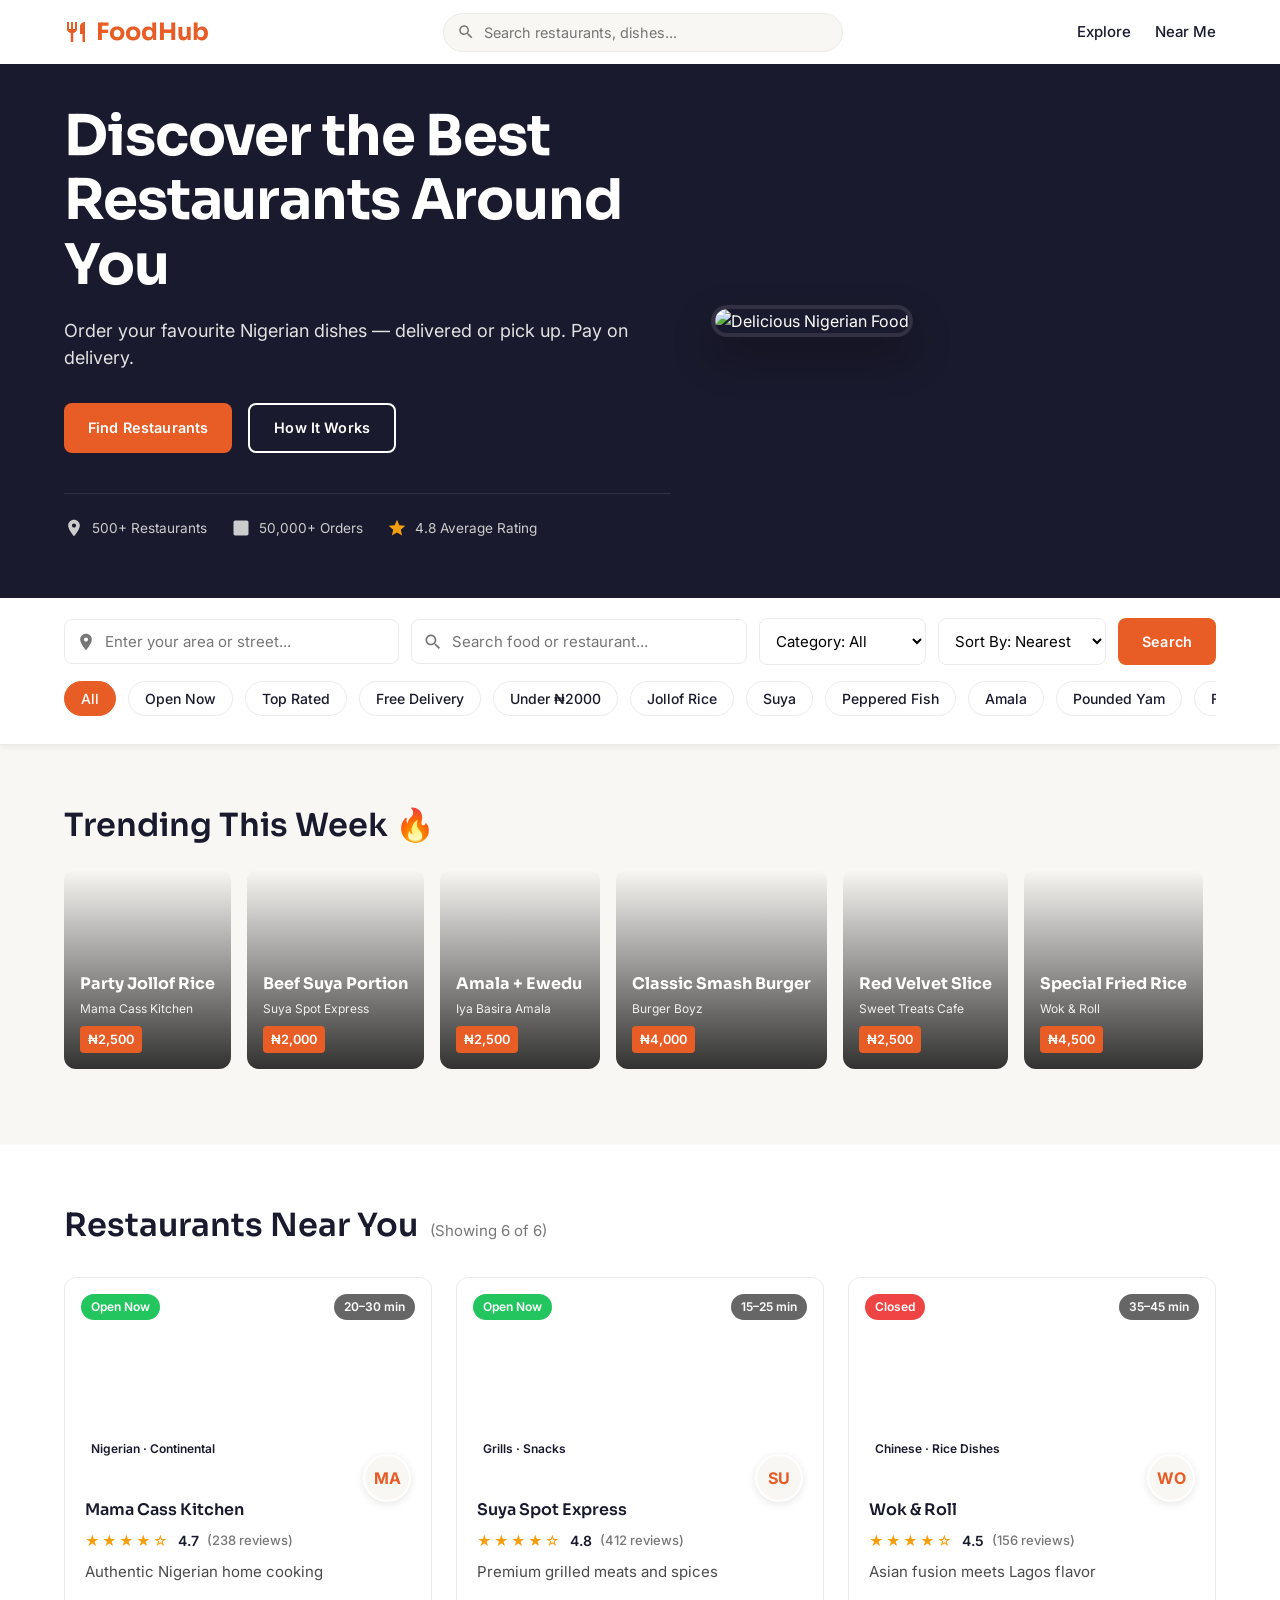
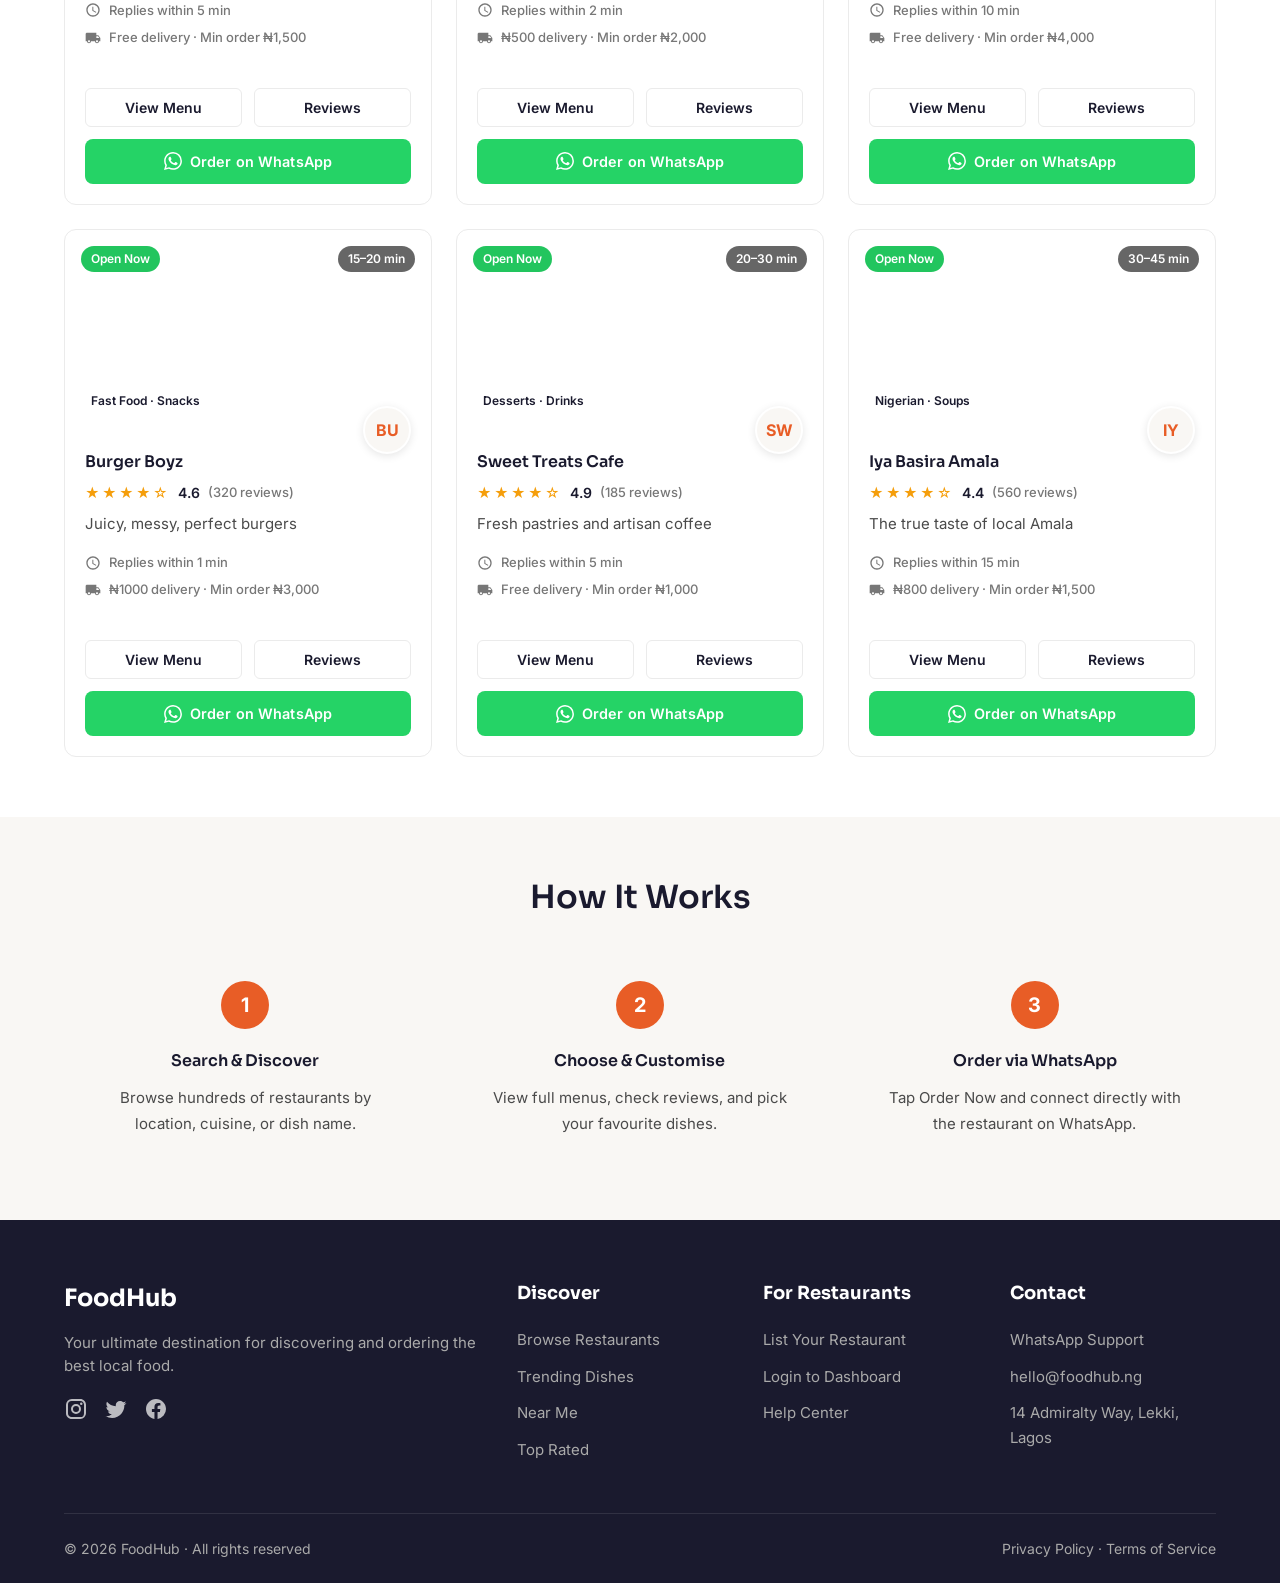
==== index.html @ cf6ce6a3 "Initial commit" ====
<!DOCTYPE html>
<html lang="en">
<head>
    <meta charset="UTF-8">
    <meta name="viewport" content="width=device-width, initial-scale=1.0">
    <title>FoodHub — Restaurant Discovery Marketplace</title>
    <style>
        @import url('https://fonts.googleapis.com/css2?family=Sora:wght@300;400;500;600;700&family=Inter:wght@400;500;600&display=swap');

        /* ==========================================================================
           Z-INDEX DOCUMENTATION
           1000: Navbar (Sticky Header)
           999:  Search & Filter Bar (Sticky)
           500:  Modal Overlay
           10:   Modal Header (Sticky inside modal)
           1:    Standard relative elements (badges, overlays inside cards)
           ========================================================================== */

        :root {
            /* Color Palette */
            --primary: #e85d26;
            --primary-dark: #d94a14; /* For 4.5:1 contrast on white */
            --secondary: #1a1a2e;
            --bg: #ffffff;
            --surface: #f9f7f4;
            --border: #ebebeb;
            --text-primary: #1a1a2e;
            --text-secondary: #777777;
            --body-copy: #4a4a4a;
            --success: #22c55e;
            --warning: #f59e0b;
            --danger: #ef4444;
            
            /* Layout */
            --nav-height-desktop: 64px;
            --nav-height-mobile: 56px;
            --nav-height: var(--nav-height-desktop);
        }

        html {
            scroll-behavior: smooth;
        }

        @media (max-width: 768px) {
            :root {
                --nav-height: var(--nav-height-mobile);
            }
        }

        /* Reset & Base */
        * {
            margin: 0;
            padding: 0;
            box-sizing: border-box;
        }

        body {
            font-family: 'Inter', sans-serif;
            background-color: var(--bg);
            color: var(--text-primary);
            line-height: 1.5;
            overflow-x: hidden;
        }

        body.modal-open {
            overflow: hidden;
        }

        /* Typography System */
        .display-heading {
            font-family: 'Sora', sans-serif;
            font-size: clamp(2rem, 5vw, 3.5rem);
            font-weight: 700;
            line-height: 1.15;
            letter-spacing: -0.02em;
        }

        .section-heading {
            font-family: 'Sora', sans-serif;
            font-size: clamp(1.4rem, 3vw, 2rem);
            font-weight: 600;
            line-height: 1.25;
        }

        .card-title {
            font-family: 'Sora', sans-serif;
            font-size: 1rem;
            font-weight: 600;
        }

        .body-copy {
            font-family: 'Inter', sans-serif;
            font-size: 0.9375rem;
            font-weight: 400;
            line-height: 1.7;
            color: var(--body-copy);
        }

        .label-text {
            font-family: 'Inter', sans-serif;
            font-size: 0.8125rem;
            font-weight: 500;
            color: var(--text-secondary);
        }

        .btn-text {
            font-family: 'Inter', sans-serif;
            font-size: 0.9rem;
            font-weight: 600;
            letter-spacing: 0.01em;
        }

        .price-text {
            font-family: 'Sora', sans-serif;
            font-weight: 700;
            color: var(--primary-dark);
        }

        /* Layout Architecture */
        section {
            width: 100%;
            padding: 60px 5%;
            margin: 0; /* No margin collapse */
        }

        .bg-white { background-color: var(--bg); }
        .bg-surface { background-color: var(--surface); }

        /* Buttons */
        button {
            cursor: pointer;
            border: none;
            background: none;
            font-family: inherit;
            transition: all 0.2s ease;
        }

        .btn {
            display: inline-flex;
            align-items: center;
            justify-content: center;
            padding: 12px 24px;
            border-radius: 8px;
            text-decoration: none;
        }

        .btn-primary {
            background-color: var(--primary);
            color: #fff;
        }
        .btn-primary:hover { background-color: var(--primary-dark); }

        .btn-outline {
            background-color: transparent;
            border: 2px solid #fff;
            color: #fff;
        }
        .btn-outline:hover { background-color: rgba(255,255,255,0.1); }

        .btn-whatsapp {
            background-color: #25D366;
            color: #fff;
            width: 100%;
            gap: 8px;
        }
        .btn-whatsapp:hover { background-color: #1da851; }

        /* 1. Navbar */
        .navbar {
            position: fixed;
            top: 0;
            left: 0;
            width: 100%;
            height: var(--nav-height);
            background-color: var(--bg);
            z-index: 1000;
            display: flex;
            align-items: center;
            justify-content: space-between;
            padding: 0 5%;
            transition: border-bottom 0.3s ease;
        }
        .navbar.scrolled {
            border-bottom: 1px solid var(--border);
        }

        .logo {
            font-family: 'Sora', sans-serif;
            font-weight: 700;
            font-size: 1.5rem;
            color: var(--primary);
            text-decoration: none;
        }

        .nav-search {
            display: none;
            flex: 1;
            max-width: 400px;
            margin: 0 24px;
            position: relative;
        }
        @media (min-width: 1024px) { .nav-search { display: block; } }
        
        .nav-search input {
            width: 100%;
            padding: 10px 16px 10px 40px;
            border: 1px solid var(--border);
            border-radius: 20px;
            background: var(--surface);
            font-family: 'Inter', sans-serif;
            font-size: 0.9rem;
        }
        .nav-search svg {
            position: absolute;
            left: 14px;
            top: 50%;
            transform: translateY(-50%);
            fill: var(--text-secondary);
        }

        .nav-links {
            display: none;
            align-items: center;
            gap: 24px;
        }
        @media (min-width: 768px) { .nav-links { display: flex; } }
        
        .nav-links a {
            text-decoration: none;
            color: var(--text-primary);
            font-weight: 500;
            font-size: 0.9375rem;
        }
        .nav-links .btn-signup {
            background-color: var(--primary);
            color: #fff;
            padding: 8px 16px;
            border-radius: 6px;
        }

        .mobile-menu-btn {
            display: block;
            background: none;
            border: none;
            cursor: pointer;
        }
        @media (min-width: 768px) { .mobile-menu-btn { display: none; } }

        /* Mobile Drawer */
        .mobile-drawer {
            position: fixed;
            top: 0;
            right: -100%;
            width: 280px;
            height: 100vh;
            background: var(--bg);
            z-index: 1001;
            padding: 80px 24px 24px;
            box-shadow: -4px 0 15px rgba(0,0,0,0.1);
            transition: right 0.3s ease;
            display: flex;
            flex-direction: column;
            gap: 20px;
        }
        .mobile-drawer.open { right: 0; }
        .mobile-drawer a {
            font-size: 1.1rem;
            text-decoration: none;
            color: var(--text-primary);
            font-weight: 500;
            padding: 10px 0;
            border-bottom: 1px solid var(--border);
        }
        .drawer-close {
            position: absolute;
            top: 20px;
            right: 24px;
            font-size: 2rem;
            background: none;
            border: none;
            color: var(--text-primary);
        }

        /* 2. Hero Section */
        .hero {
            min-height: 540px;
            padding-top: calc(40px + var(--nav-height));
            background-color: var(--secondary);
            color: #fff;
            display: flex;
            align-items: center;
            justify-content: center;
            text-align: left;
            position: relative;
            overflow: hidden;
        }

        .hero-container {
            display: grid;
            grid-template-columns: 1fr;
            gap: 40px;
            align-items: center;
            max-width: 1200px;
            width: 100%;
            z-index: 2;
        }
        @media (min-width: 1024px) { .hero-container { grid-template-columns: 1.2fr 1fr; } }

        .hero-content {
            display: flex;
            flex-direction: column;
            gap: 20px;
        }

        .hero h1 { margin-bottom: 0; }
        .hero p { font-size: 1.125rem; color: #e2e2e2; margin-bottom: 12px; }
        
        .hero-ctas {
            display: flex;
            gap: 16px;
            flex-wrap: wrap;
        }

        .hero-image-wrapper {
            display: none;
            position: relative;
        }
        @media (min-width: 1024px) { .hero-image-wrapper { display: block; } }

        .hero-main-img {
            width: 100%;
            height: 400px;
            object-fit: cover;
            border-radius: 20px;
            box-shadow: 0 20px 40px rgba(0,0,0,0.3);
            border: 4px solid rgba(255,255,255,0.1);
        }

        .hero-floating-card {
            position: absolute;
            bottom: -20px;
            left: -20px;
            background: #fff;
            padding: 16px;
            border-radius: 12px;
            color: var(--text-primary);
            box-shadow: 0 10px 20px rgba(0,0,0,0.2);
            display: flex;
            align-items: center;
            gap: 12px;
            animation: float 3s ease-in-out infinite;
        }
        @keyframes float {
            0%, 100% { transform: translateY(0); }
            50% { transform: translateY(-10px); }
        }

        .trust-indicators {
            display: flex;
            gap: 24px;
            flex-wrap: wrap;
            border-top: 1px solid rgba(255,255,255,0.1);
            padding-top: 24px;
            margin-top: 20px;
        }
        .trust-item {
            display: flex;
            align-items: center;
            gap: 8px;
            font-family: 'Inter', sans-serif;
            font-size: 0.85rem;
            color: #ccc;
        }

        /* 3. Search & Filter Bar */
        .search-bar-section {
            position: sticky;
            top: var(--nav-height);
            z-index: 999;
            padding: 20px 5%;
            border-bottom: 1px solid var(--border);
            box-shadow: 0 4px 6px -1px rgba(0,0,0,0.05);
            background: var(--bg);
        }

        .search-controls {
            display: flex;
            gap: 12px;
            flex-wrap: wrap;
            margin-bottom: 16px;
        }
        
        .search-input-group {
            flex: 1;
            min-width: 200px;
            position: relative;
            display: flex;
            align-items: center;
        }
        .search-input-group svg {
            position: absolute;
            left: 12px;
            fill: var(--text-secondary);
        }
        .search-input-group input, .search-input-group select {
            width: 100%;
            padding: 12px 12px 12px 40px;
            border: 1px solid var(--border);
            border-radius: 8px;
            font-family: 'Inter', sans-serif;
            font-size: 0.9375rem;
            background: var(--bg);
            outline: none;
        }
        .search-input-group select { padding-left: 12px; cursor: pointer; }
        .search-input-group input:focus, .search-input-group select:focus { border-color: var(--primary); }

        .btn-search {
            padding: 12px 24px;
            border-radius: 8px;
            background: var(--primary);
            color: #fff;
            font-weight: 600;
        }

        /* 4. Category Pills */
        .category-pills {
            display: flex;
            gap: 12px;
            overflow-x: auto;
            padding-bottom: 8px;
            scrollbar-width: none; /* Firefox */
        }
        .category-pills::-webkit-scrollbar { display: none; } /* Chrome */
        
        .pill {
            padding: 8px 16px;
            border: 1px solid var(--border);
            border-radius: 20px;
            background: var(--bg);
            color: var(--text-primary);
            font-family: 'Inter', sans-serif;
            font-size: 0.875rem;
            font-weight: 500;
            white-space: nowrap;
        }
        .pill:hover { border-color: var(--primary); color: var(--primary); }
        .pill.active { background: var(--primary); color: #fff; border-color: var(--primary); }

        /* 5. Trending Dishes */
        .trending-header { margin-bottom: 24px; }
        .trending-row {
            display: flex;
            gap: 16px;
            overflow-x: auto;
            scroll-snap-type: x mandatory;
            scrollbar-width: none;
            padding-bottom: 16px;
        }
        .trending-row::-webkit-scrollbar { display: none; }
        
        .dish-card {
            min-width: 160px;
            height: 200px;
            border-radius: 12px;
            padding: 16px;
            display: flex;
            flex-direction: column;
            justify-content: flex-end;
            position: relative;
            scroll-snap-align: start;
            overflow: hidden;
            color: #fff;
            text-decoration: none;
        }
        .dish-card::before {
            content: '';
            position: absolute;
            inset: 0;
            background: linear-gradient(to top, rgba(0,0,0,0.8), transparent);
            z-index: 1;
        }
        .dish-content { position: relative; z-index: 2; }
        .dish-name { font-family: 'Sora', sans-serif; font-weight: 700; font-size: 1rem; margin-bottom: 4px; }
        .dish-restaurant { font-family: 'Inter', sans-serif; font-size: 0.75rem; opacity: 0.9; margin-bottom: 8px; }
        .dish-price { background: var(--primary); padding: 4px 8px; border-radius: 4px; font-size: 0.8rem; font-weight: 600; display: inline-block; }
        
        .dish-hover {
            position: absolute;
            inset: 0;
            background: rgba(232, 93, 38, 0.9);
            z-index: 3;
            display: flex;
            align-items: center;
            justify-content: center;
            opacity: 0;
            transition: opacity 0.3s ease;
            font-weight: 600;
        }
        .dish-card:hover .dish-hover { opacity: 1; }

        /* 6. Featured Restaurants Grid */
        .restaurants-header {
            display: flex;
            align-items: baseline;
            gap: 12px;
            margin-bottom: 32px;
        }
        .result-count { color: var(--text-secondary); font-size: 0.9375rem; }

        .restaurant-grid {
            display: grid;
            grid-template-columns: 1fr;
            gap: 24px;
        }
        @media (min-width: 768px) { .restaurant-grid { grid-template-columns: repeat(2, 1fr); } }
        @media (min-width: 1024px) { .restaurant-grid { grid-template-columns: repeat(3, 1fr); } }

        .restaurant-card {
            background: var(--bg);
            border: 1px solid var(--border);
            border-radius: 12px;
            overflow: hidden;
            display: flex;
            flex-direction: column;
            transition: transform 0.2s ease, box-shadow 0.2s ease;
        }
        .restaurant-card:hover {
            transform: translateY(-4px);
            box-shadow: 0 12px 24px rgba(0,0,0,0.08);
        }

        .card-banner {
            height: 200px;
            position: relative;
            padding: 16px;
        }
        .badge {
            position: absolute;
            padding: 4px 10px;
            border-radius: 20px;
            font-size: 0.75rem;
            font-weight: 600;
            color: #fff;
            z-index: 1;
        }
        .badge-status { top: 16px; left: 16px; }
        .badge-status.open { background: var(--success); }
        .badge-status.closed { background: var(--danger); }
        .badge-time { top: 16px; right: 16px; background: rgba(0,0,0,0.6); backdrop-filter: blur(4px); }
        .badge-cuisine { bottom: 16px; left: 16px; background: rgba(255,255,255,0.9); color: var(--text-primary); }

        .card-body {
            padding: 20px;
            position: relative;
            flex: 1;
        }
        .card-logo {
            width: 48px;
            height: 48px;
            border-radius: 50%;
            background: var(--surface);
            border: 2px solid #fff;
            position: absolute;
            top: -24px;
            right: 20px;
            display: flex;
            align-items: center;
            justify-content: center;
            font-weight: 700;
            color: var(--primary);
            box-shadow: 0 2px 8px rgba(0,0,0,0.1);
        }
        
        .card-rating {
            display: flex;
            align-items: center;
            gap: 8px;
            margin: 8px 0;
            font-size: 0.875rem;
        }
        .stars { color: var(--warning); letter-spacing: 2px; }
        
        .card-desc {
            margin-bottom: 16px;
            display: -webkit-box;
            -webkit-line-clamp: 2;
            line-clamp: 2;
            -webkit-box-orient: vertical;
            overflow: hidden;
        }
        
        .card-meta {
            display: flex;
            flex-direction: column;
            gap: 8px;
            margin-bottom: 20px;
        }
        .meta-item { display: flex; align-items: center; gap: 8px; }
        .meta-item svg { fill: var(--text-secondary); width: 16px; height: 16px; }

        .card-footer {
            padding: 0 20px 20px;
            display: flex;
            flex-direction: column;
            gap: 12px;
        }
        .card-actions {
            display: grid;
            grid-template-columns: 1fr 1fr;
            gap: 12px;
        }
        .btn-card {
            padding: 10px;
            border: 1px solid var(--border);
            border-radius: 6px;
            text-align: center;
            font-weight: 600;
            font-size: 0.875rem;
            color: var(--text-primary);
            
        }
        .btn-card:hover { background: var(--surface); }

        .empty-state {
            grid-column: 1 / -1;
            text-align: center;
            padding: 60px 20px;
            color: var(--text-secondary);
        }

        /* 7. How It Works */
        .steps-container {
            display: grid;
            grid-template-columns: 1fr;
            gap: 32px;
            margin-top: 40px;
        }
        @media (min-width: 768px) { .steps-container { grid-template-columns: repeat(3, 1fr); } }
        
        .step-card {
            text-align: center;
            padding: 24px;
        }
        .step-number {
            width: 48px;
            height: 48px;
            border-radius: 50%;
            background: var(--primary);
            color: #fff;
            display: flex;
            align-items: center;
            justify-content: center;
            font-size: 1.25rem;
            font-weight: 700;
            margin: 0 auto 20px;
        }
        .step-card h3 { margin-bottom: 12px; }

        /* 8. Footer */
        .footer {
            background: var(--secondary);
            color: #fff;
            padding-bottom: 24px;
        }
        .footer-grid {
            display: grid;
            grid-template-columns: 1fr;
            gap: 40px;
            margin-bottom: 40px;
        }
        @media (min-width: 768px) { .footer-grid { grid-template-columns: repeat(2, 1fr); } }
        @media (min-width: 1024px) { .footer-grid { grid-template-columns: 2fr 1fr 1fr 1fr; } }
        
        .footer-col h4 {
            font-family: 'Sora', sans-serif;
            font-size: 1.125rem;
            margin-bottom: 20px;
            color: #fff;
        }
        .footer-col p { color: #aaa; margin-bottom: 16px; font-size: 0.9375rem; }
        .footer-links { list-style: none; }
        .footer-links li { margin-bottom: 12px; }
        .footer-links a { color: #aaa; text-decoration: none; transition: color 0.2s; font-size: 0.9375rem; }
        .footer-links a:hover { color: var(--primary); }
        
        .social-icons { display: flex; gap: 16px; margin-top: 20px; }
        .social-icons a { color: #fff; opacity: 0.7; }
        .social-icons a:hover { opacity: 1; }
        .social-icons svg { width: 24px; height: 24px; fill: currentColor; }

        .footer-bottom {
            border-top: 1px solid rgba(255,255,255,0.1);
            padding-top: 24px;
            display: flex;
            flex-direction: column;
            align-items: center;
            gap: 12px;
            color: #aaa;
            font-size: 0.875rem;
        }
        @media (min-width: 768px) {
            .footer-bottom { flex-direction: row; justify-content: space-between; }
        }

        /* 9. Modal */
        .modal {
        
            position: fixed;
            inset: 0;
            z-index: 2000;
            display: none;
            align-items: center;
            justify-content: center;
        }
        .modal.active { display: flex; }
        
        .modal-backdrop {
            position: absolute;
            inset: 0;
            background: rgba(0,0,0,0.6);
            backdrop-filter: blur(4px);
        }
        
        .modal-content {
            position: relative;
            width: 100%;
            max-width: 800px;
            height: 90vh;
            background: var(--bg);
            border-radius: 16px;
            display: flex;
            flex-direction: column;
            overflow: hidden;
            margin: 20px;
            box-shadow: 0 24px 48px rgba(0,0,0,0.2);
            animation: slideUp 0.3s ease;
        }
        @keyframes slideUp { from { transform: translateY(50px); opacity: 0; } to { transform: translateY(0); opacity: 1; } }

        .modal-header {
            position: sticky;
            top: 0;
            z-index: 10;
            background: var(--bg);
            padding: 20px 24px;
            border-bottom: 1px solid var(--border);
            display: flex;
            align-items: center;
            justify-content: space-between;
        }
        .btn-close {
            background: var(--surface);
            width: 36px;
            height: 36px;
            border-radius: 50%;
            display: flex;
            align-items: center;
            justify-content: center;
            font-size: 1.5rem;
            color: var(--text-primary);
        }
        .btn-close:hover { background: var(--border); }

        .modal-tabs {
            display: flex;
            border-bottom: 1px solid var(--border);
            background: var(--bg);
            overflow-x: auto;
            scrollbar-width: none;
        }
        .modal-tabs::-webkit-scrollbar { display: none; }
        .tab-btn {
            padding: 16px 24px;
            font-weight: 600;
            color: var(--text-secondary);
            border-bottom: 2px solid transparent;
            white-space: nowrap;
        }
        .tab-btn.active {
            color: var(--primary);
            border-bottom-color: var(--primary);
        }

        .modal-body {
            flex: 1;
            overflow-y: auto;
            padding: 0;
        }
        .tab-pane { display: none; padding: 24px; }
        .tab-pane.active { display: block; }

        /* Modal Tab Contents */
        .overview-banner { height: 180px; border-radius: 12px; margin-bottom: -50px; position: relative; }
        .overview-header { display: flex; align-items: flex-end; gap: 20px; margin-bottom: 32px; padding: 0 24px; position: relative; z-index: 2; }
        .overview-logo { width: 90px; height: 90px; border-radius: 50%; background: #fff; border: 4px solid #fff; display: flex; align-items: center; justify-content: center; font-size: 1.75rem; font-weight: 700; color: var(--primary); box-shadow: 0 8px 16px rgba(0,0,0,0.1); }
        
        .overview-details-grid {
            display: grid;
            grid-template-columns: 1fr;
            gap: 24px;
            padding: 0 24px 24px;
        }
        @media (min-width: 600px) {
            .overview-details-grid { grid-template-columns: 1fr 1fr; }
        }

        .detail-card {
            background: var(--surface);
            padding: 16px;
            border-radius: 12px;
            display: flex;
            align-items: flex-start;
            gap: 12px;
        }
        .detail-card svg { fill: var(--primary); width: 24px; height: 24px; flex-shrink: 0; }
        .detail-label { font-size: 0.75rem; text-transform: uppercase; letter-spacing: 0.05em; color: var(--text-secondary); margin-bottom: 4px; font-weight: 600; }
        .detail-value { font-weight: 600; font-size: 0.95rem; }

        /* Review Form */
        .review-form-container {
            background: var(--surface);
            padding: 24px;
            border-radius: 12px;
            margin-bottom: 40px;
        }
        .review-form-container h4 { margin-bottom: 16px; }
        .form-group { margin-bottom: 16px; }
        .form-group label { display: block; font-size: 0.875rem; font-weight: 600; margin-bottom: 8px; }
        .form-group input, .form-group textarea, .form-group select {
            width: 100%;
            padding: 12px;
            border: 1px solid var(--border);
            border-radius: 8px;
            font-family: inherit;
            font-size: 0.9rem;
        }
        .rating-input {
            display: flex;
            gap: 8px;
            margin-bottom: 16px;
        }
        .star-radio { display: none; }
        .star-label { cursor: pointer; font-size: 1.5rem; color: var(--border); transition: color 0.2s; }
        .star-radio:checked ~ .star-label, 
        .star-label:hover, 
        .star-label:hover ~ .star-label { color: var(--warning); }
        /* Reverse for RTL-like hover logic or just use JS */

        .menu-category { margin-bottom: 32px; }
        .menu-category h3 { margin-bottom: 16px; padding-bottom: 8px; border-bottom: 1px solid var(--border); }
        .menu-grid { display: grid; gap: 16px; }
        @media (min-width: 600px) { .menu-grid { grid-template-columns: repeat(2, 1fr); } }
        .menu-item { border: 1px solid var(--border); border-radius: 8px; padding: 16px; display: flex; flex-direction: column; justify-content: space-between; }
        .menu-item.sold-out { opacity: 0.5; }
        .menu-item-header { display: flex; justify-content: space-between; align-items: flex-start; margin-bottom: 8px; }
        .menu-item-name { font-weight: 600; font-family: 'Sora', sans-serif; }
        .menu-item-desc { font-size: 0.875rem; color: var(--text-secondary); margin-bottom: 12px; }
        .menu-item-footer { display: flex; justify-content: space-between; align-items: center; }
        .badge-soldout { background: var(--danger); color: #fff; padding: 2px 8px; border-radius: 4px; font-size: 0.75rem; font-weight: 600; }

        .reviews-summary { display: flex; align-items: center; gap: 32px; margin-bottom: 32px; flex-wrap: wrap; }
        .rating-large { font-size: 3rem; font-weight: 700; font-family: 'Sora', sans-serif; line-height: 1; }
        .rating-bars { flex: 1; min-width: 200px; }
        .rating-bar-row { display: flex; align-items: center; gap: 8px; margin-bottom: 4px; font-size: 0.875rem; }
        .bar-bg { flex: 1; height: 8px; background: var(--border); border-radius: 4px; overflow: hidden; }
        .bar-fill { height: 100%; background: var(--warning); }
        
        .top-dishes { margin-bottom: 32px; }
        .top-dishes h4 { margin-bottom: 16px; }
        .dish-rating-pill { display: inline-flex; align-items: center; gap: 8px; padding: 8px 16px; background: var(--surface); border-radius: 20px; margin: 0 8px 8px 0; font-size: 0.875rem; font-weight: 500; }
        
        .review-card { border-bottom: 1px solid var(--border); padding: 20px 0; }
        .review-header { display: flex; align-items: center; gap: 12px; margin-bottom: 12px; }
        .reviewer-avatar { width: 40px; height: 40px; border-radius: 50%; background: var(--primary); color: #fff; display: flex; align-items: center; justify-content: center; font-weight: 600; }
        .review-meta { flex: 1; }
        .review-date { font-size: 0.75rem; color: var(--text-secondary); }
        .review-dish-tag { display: inline-block; padding: 2px 8px; background: var(--surface); border-radius: 4px; font-size: 0.75rem; margin-bottom: 8px; color: var(--text-secondary); }

        .staff-grid { display: grid; grid-template-columns: repeat(auto-fill, minmax(200px, 1fr)); gap: 24px; }
        .staff-card { text-align: center; padding: 24px; border: 1px solid var(--border); border-radius: 12px; }
        .staff-avatar { width: 80px; height: 80px; border-radius: 50%; background: var(--surface); color: var(--primary); display: flex; align-items: center; justify-content: center; font-size: 1.5rem; font-weight: 700; margin: 0 auto 16px; }
        .staff-role { color: var(--primary); font-size: 0.875rem; font-weight: 500; margin-bottom: 4px; }
        .staff-exp { font-size: 0.875rem; color: var(--text-secondary); }

    </style>
</head>
<body>

    <!-- 1. STICKY HEADER / NAVBAR -->
    <header class="navbar" id="navbar">
        <a href="#hero" class="logo" style="display: flex; align-items: center;">
            <svg viewBox="0 0 24 24" width="24" height="24" fill="currentColor" style="margin-right: 8px;"><path d="M11 9H9V2H7v7H5V2H3v7c0 2.12 1.66 3.84 3.75 3.97V22h2.5v-9.03C11.34 12.84 13 11.12 13 9V2h-2v7zm5-3v8h2.5v8H21V2c-2.76 0-5 2.24-5 4z"/></svg>
            FoodHub
        </a>
        
        <div class="nav-search">
            <svg viewBox="0 0 24 24" width="18" height="18"><path d="M15.5 14h-.79l-.28-.27C15.41 12.59 16 11.11 16 9.5 16 5.91 13.09 3 9.5 3S3 5.91 3 9.5 5.91 16 9.5 16c1.61 0 3.09-.59 4.23-1.57l.27.28v.79l5 4.99L20.49 19l-4.99-5zm-6 0C7.01 14 5 11.99 5 9.5S7.01 5 9.5 5 14 7.01 14 9.5 11.99 14 9.5 14z"/></svg>
            <input type="text" placeholder="Search restaurants, dishes..." id="nav-search-input">
        </div>

        <nav class="nav-links">
            <a href="#restaurants">Explore</a>
            <a href="#search">Near Me</a>
            <!-- <a href="#">Log In</a>
            <a href="#" class="btn-signup">Sign Up</a> -->
        </nav>

        <button class="mobile-menu-btn" id="mobile-menu-btn">
            <svg viewBox="0 0 24 24" width="28" height="28" fill="var(--text-primary)"><path d="M3 18h18v-2H3v2zm0-5h18v-2H3v2zm0-7v2h18V6H3z"/></svg>
        </button>
    </header>

    <div class="mobile-drawer" id="mobile-drawer">
        <button class="drawer-close" id="drawer-close">&times;</button>
        <a href="#restaurants" class="drawer-link">Explore</a>
        <a href="#search" class="drawer-link">Near Me</a>
        <a href="#footer" class="drawer-link">Log In</a>
        <a href="#footer" class="drawer-link" style="color: var(--primary);">Sign Up</a>
    </div>

    <!-- 2. HERO SECTION -->
    <section class="hero" id="hero">
        <div class="hero-container">
            <div class="hero-content">
                <h1 class="display-heading">Discover the Best Restaurants Around You</h1>
                <p>Order your favourite Nigerian dishes — delivered or pick up. Pay on delivery.</p>
                
                <div class="hero-ctas">
                    <a href="#search" class="btn btn-primary btn-text">Find Restaurants</a>
                    <a href="#how-it-works" class="btn btn-outline btn-text">How It Works</a>
                </div>

                <div class="trust-indicators">
                    <div class="trust-item">
                        <svg viewBox="0 0 24 24" width="20" height="20" fill="currentColor"><path d="M12 2C8.13 2 5 5.13 5 9c0 5.25 7 13 7 13s7-7.75 7-13c0-3.87-3.13-7-7-7zm0 9.5c-1.38 0-2.5-1.12-2.5-2.5s1.12-2.5 2.5-2.5 2.5 1.12 2.5 2.5-1.12 2.5-2.5 2.5z"/></svg>
                        500+ Restaurants
                    </div>
                    <div class="trust-item">
                        <svg viewBox="0 0 24 24" width="20" height="20" fill="currentColor"><path d="M19 3H5c-1.1 0-2 .9-2 2v14c0 1.1.9 2 2 2h14c1.1 0 2-.9 2-2V5c0-1.1-.9-2-2-2zm-7 9h-2V7h-2v5H6v-2H4v6h16v-6h-2v2h-2v-5h-2v5z"/></svg>
                        50,000+ Orders
                    </div>
                    <div class="trust-item">
                        <svg viewBox="0 0 24 24" width="20" height="20" fill="var(--warning)"><path d="M12 17.27L18.18 21l-1.64-7.03L22 9.24l-7.19-.61L12 2 9.19 8.63 2 9.24l5.46 4.73L5.82 21z"/></svg>
                        4.8 Average Rating
                    </div>
                </div>
            </div>
            <div class="hero-image-wrapper">
                <img src="https://images.unsplash.com/photo-1555939594-58d7cb561ad1?auto=format&fit=crop&w=1200&q=80" alt="Delicious Nigerian Food" class="hero-main-img">
                <!-- <div class="hero-floating-card">
                    <div style="background: var(--primary); color: #fff; width: 40px; height: 40px; border-radius: 50%; display: flex; align-items: center; justify-content: center; font-weight: bold;">
                        <svg viewBox="0 0 24 24" width="20" height="20" fill="currentColor"><path d="M9 16.17L4.83 12l-1.42 1.41L9 19 21 7l-1.41-1.41z"/></svg>
                    </div>
                    <div>
                        <div style="font-weight: 700; font-size: 0.9rem;">Fast Delivery</div>
                        <div style="font-size: 0.75rem; color: var(--text-secondary);">Average 25 mins</div>
                    </div>
                </div> -->
            </div>
        </div>
    </section>

    <!-- 3. SEARCH & FILTER BAR -->
    <section class="search-bar-section bg-white" id="search">
        <div class="search-controls">
            <div class="search-input-group">
                <svg viewBox="0 0 24 24" width="20" height="20"><path d="M12 2C8.13 2 5 5.13 5 9c0 5.25 7 13 7 13s7-7.75 7-13c0-3.87-3.13-7-7-7zm0 9.5c-1.38 0-2.5-1.12-2.5-2.5s1.12-2.5 2.5-2.5 2.5 1.12 2.5 2.5-1.12 2.5-2.5 2.5z"/></svg>
                <input type="text" placeholder="Enter your area or street...">
            </div>
            <div class="search-input-group">
                <svg viewBox="0 0 24 24" width="20" height="20"><path d="M15.5 14h-.79l-.28-.27C15.41 12.59 16 11.11 16 9.5 16 5.91 13.09 3 9.5 3S3 5.91 3 9.5 5.91 16 9.5 16c1.61 0 3.09-.59 4.23-1.57l.27.28v.79l5 4.99L20.49 19l-4.99-5zm-6 0C7.01 14 5 11.99 5 9.5S7.01 5 9.5 5 14 7.01 14 9.5 11.99 14 9.5 14z"/></svg>
                <input type="text" id="main-search" placeholder="Search food or restaurant...">
            </div>
            <div class="search-input-group" style="flex: 0.5; min-width: 150px;">
                <select id="category-select">
                    <option value="All">Category: All</option>
                    <option value="Rice Dishes">Rice Dishes</option>
                    <option value="Soups">Soups</option>
                    <option value="Grills">Grills</option>
                    <option value="Snacks">Snacks</option>
                    <option value="Drinks">Drinks</option>
                    <option value="Desserts">Desserts</option>
                </select>
            </div>
            <div class="search-input-group" style="flex: 0.5; min-width: 150px;">
                <select id="sort-select">
                    <option value="Nearest">Sort By: Nearest</option>
                    <option value="Top Rated">Top Rated</option>
                    <option value="Fastest">Fastest</option>
                    <option value="Trending Today">Trending Today</option>
                </select>
            </div>
            <button class="btn btn-search btn-text" id="btn-search-action">Search</button>
        </div>

        <!-- 4. CATEGORY PILLS -->
        <div class="category-pills" id="filter-pills">
            <button class="pill active" data-filter="All">All</button>
            <button class="pill" data-filter="Open Now">Open Now</button>
            <button class="pill" data-filter="Top Rated">Top Rated</button>
            <button class="pill" data-filter="Free Delivery">Free Delivery</button>
            <button class="pill" data-filter="Under ₦2000">Under ₦2000</button>
            <button class="pill" data-filter="Jollof Rice">Jollof Rice</button>
            <button class="pill" data-filter="Suya">Suya</button>
            <button class="pill" data-filter="Peppered Fish">Peppered Fish</button>
            <button class="pill" data-filter="Amala">Amala</button>
            <button class="pill" data-filter="Pounded Yam">Pounded Yam</button>
            <button class="pill" data-filter="Fried Rice">Fried Rice</button>
        </div>
    </section>

    <!-- 5. TRENDING DISHES SECTION -->
    <section class="trending-section bg-surface" id="trending">
        <h2 class="section-heading trending-header">Trending This Week 🔥</h2>
        <div class="trending-row" id="trending-container">
            <!-- Injected via JS -->
        </div>
    </section>

    <!-- 6. FEATURED RESTAURANTS GRID -->
    <section class="restaurants-section bg-white" id="restaurants">
        <div class="restaurants-header">
            <h2 class="section-heading">Restaurants Near You</h2>
            <span class="result-count" id="result-count">(Showing 6 of 6)</span>
        </div>
        <div class="restaurant-grid" id="restaurant-grid">
            <!-- Injected via JS -->
        </div>
    </section>

    <!-- 7. HOW IT WORKS SECTION -->
    <section class="how-it-works bg-surface" id="how-it-works">
        <h2 class="section-heading" style="text-align: center;">How It Works</h2>
        <div class="steps-container">
            <div class="step-card">
                <div class="step-number">1</div>
                <h3 class="card-title">Search & Discover</h3>
                <p class="body-copy">Browse hundreds of restaurants by location, cuisine, or dish name.</p>
            </div>
            <div class="step-card">
                <div class="step-number">2</div>
                <h3 class="card-title">Choose & Customise</h3>
                <p class="body-copy">View full menus, check reviews, and pick your favourite dishes.</p>
            </div>
            <div class="step-card">
                <div class="step-number">3</div>
                <h3 class="card-title">Order via WhatsApp</h3>
                <p class="body-copy">Tap Order Now and connect directly with the restaurant on WhatsApp.</p>
            </div>
        </div>
    </section>

    <!-- 8. FOOTER -->
    <footer class="footer" id="footer">
        <section style="padding-bottom: 0;">
            <div class="footer-grid">
                <div class="footer-col">
                    <a href="#hero" class="logo" style="color: #fff; display: inline-block; margin-bottom: 16px;">FoodHub</a>
                    <p>Your ultimate destination for discovering and ordering the best local food.</p>
                    <div class="social-icons">
                        <a href="#"><svg viewBox="0 0 24 24"><path d="M7.8 2h8.4C19.4 2 22 4.6 22 7.8v8.4a5.8 5.8 0 0 1-5.8 5.8H7.8C4.6 22 2 19.4 2 16.2V7.8A5.8 5.8 0 0 1 7.8 2m-.2 2A3.6 3.6 0 0 0 4 7.6v8.8C4 18.39 5.61 20 7.6 20h8.8a3.6 3.6 0 0 0 3.6-3.6V7.6C20 5.61 18.39 4 16.4 4H7.6m9.65 1.5a1.25 1.25 0 0 1 1.25 1.25A1.25 1.25 0 0 1 17.25 8 1.25 1.25 0 0 1 16 6.75a1.25 1.25 0 0 1 1.25-1.25M12 7a5 5 0 0 1 5 5 5 5 0 0 1-5 5 5 5 0 0 1-5-5 5 5 0 0 1 5-5m0 2a3 3 0 0 0-3 3 3 3 0 0 0 3 3 3 3 0 0 0 3-3 3 3 0 0 0-3-3z"/></svg></a>
                        <a href="#"><svg viewBox="0 0 24 24"><path d="M22.46 6c-.77.35-1.6.58-2.46.69.88-.53 1.56-1.37 1.88-2.38-.83.5-1.75.85-2.72 1.05C18.37 4.5 17.26 4 16 4c-2.35 0-4.27 1.92-4.27 4.29 0 .34.04.67.11.98C8.28 9.09 5.11 7.38 3 4.79c-.37.63-.58 1.37-.58 2.15 0 1.49.75 2.81 1.91 3.56-.71 0-1.37-.2-1.95-.5v.05c0 2.08 1.48 3.82 3.44 4.21a4.22 4.22 0 0 1-1.93.07 4.28 4.28 0 0 0 4 2.98 8.521 8.521 0 0 1-5.33 1.84c-.34 0-.68-.02-1.02-.06C3.44 20.29 5.7 21 8.12 21 16 21 20.33 14.46 20.33 8.79c0-.19 0-.37-.01-.56.84-.6 1.56-1.36 2.14-2.23z"/></svg></a>
                        <a href="#"><svg viewBox="0 0 24 24"><path d="M12 2.04C6.5 2.04 2 6.53 2 12.06C2 17.06 5.66 21.21 10.44 21.96V14.96H7.9V12.06H10.44V9.85C10.44 7.34 11.93 5.96 14.22 5.96C15.31 5.96 16.45 6.15 16.45 6.15V8.62H15.19C13.95 8.62 13.56 9.39 13.56 10.18V12.06H16.34L15.89 14.96H13.56V21.96A10 10 0 0 0 22 12.06C22 6.53 17.5 2.04 12 2.04Z"/></svg></a>
                    </div>
                </div>
                <div class="footer-col">
                    <h4>Discover</h4>
                    <ul class="footer-links">
                        <li><a href="#restaurants">Browse Restaurants</a></li>
                        <li><a href="#trending">Trending Dishes</a></li>
                        <li><a href="#search">Near Me</a></li>
                        <li><a href="#restaurants">Top Rated</a></li>
                    </ul>
                </div>
                <div class="footer-col">
                    <h4>For Restaurants</h4>
                    <ul class="footer-links">
                        <li><a href="#footer">List Your Restaurant</a></li>
                        <li><a href="#footer">Login to Dashboard</a></li>
                        <li><a href="#footer">Help Center</a></li>
                    </ul>
                </div>
                <div class="footer-col">
                    <h4>Contact</h4>
                    <ul class="footer-links">
                        <li><a href="https://wa.me/2348012345678" target="_blank">WhatsApp Support</a></li>
                        <li><a href="mailto:hello@foodhub.ng">hello@foodhub.ng</a></li>
                        <li><a href="https://maps.google.com/?q=14+Admiralty+Way+Lekki+Lagos" target="_blank">14 Admiralty Way, Lekki, Lagos</a></li>
                    </ul>
                </div>
            </div>
            <div class="footer-bottom">
                <p>© 2026 FoodHub · All rights reserved</p>
                <p>Privacy Policy · Terms of Service</p>
            </div>
        </section>
    </footer>

    <!-- 9. RESTAURANT MODAL (FULL PROFILE) -->
    <div class="modal" id="restaurant-modal">
        <div class="modal-backdrop" id="modal-backdrop"></div>
        <div class="modal-content">
            <div class="modal-header">
                <h2 class="section-heading" id="modal-title" style="font-size: 1.5rem;">Restaurant Name</h2>
                <button class="btn-close" id="modal-close">&times;</button>
            </div>
            
            <div class="modal-tabs">
                <button class="tab-btn active" data-tab="overview">Overview</button>
                <button class="tab-btn" data-tab="menu">Menu</button>
                <button class="tab-btn" data-tab="reviews">Reviews</button>
                <button class="tab-btn" data-tab="staff">Staff</button>
            </div>

            <div class="modal-body">
                <!-- TAB 1: OVERVIEW -->
                <div class="tab-pane active" id="pane-overview">
                    <div class="overview-banner" id="modal-banner"></div>
                    <div class="overview-header">
                        <div class="overview-logo" id="modal-logo">MC</div>
                        <div>
                            <h3 class="card-title" id="modal-tagline" style="font-size: 1.25rem; margin-bottom: 4px;">Tagline</h3>
                            <span class="label-text" id="modal-cuisines">Cuisines</span>
                        </div>
                    </div>
                    
                    <div class="overview-details-grid">
                        <div class="detail-card">
                            <svg viewBox="0 0 24 24"><path d="M12 2C8.13 2 5 5.13 5 9c0 5.25 7 13 7 13s7-7.75 7-13c0-3.87-3.13-7-7-7zm0 9.5c-1.38 0-2.5-1.12-2.5-2.5s1.12-2.5 2.5-2.5 2.5 1.12 2.5 2.5-1.12 2.5-2.5 2.5z"/></svg>
                            <div>
                                <div class="detail-label">Location</div>
                                <div class="detail-value" id="modal-address">Address</div>
                            </div>
                        </div>
                        <div class="detail-card">
                            <svg viewBox="0 0 24 24"><path d="M11.99 2C6.47 2 2 6.48 2 12s4.47 10 9.99 10C17.52 22 22 17.52 22 12S17.52 2 11.99 2zM12 20c-4.42 0-8-3.58-8-8s3.58-8 8-8 8 3.58 8 8-3.58 8-8 8zm.5-13H11v6l5.25 3.15.75-1.23-4.5-2.67z"/></svg>
                            <div>
                                <div class="detail-label">Opening Hours</div>
                                <div class="detail-value" id="modal-hours">Hours</div>
                            </div>
                        </div>
                        <div class="detail-card">
                            <svg viewBox="0 0 24 24"><path d="M20 2H4c-1.1 0-1.99.9-1.99 2L2 22l4-4h14c1.1 0 2-.9 2-2V4c0-1.1-.9-2-2-2zM9 11H7V9h2v2zm4 0h-2V9h2v2zm4 0h-2V9h2v2z"/></svg>
                            <div>
                                <div class="detail-label">Response Time</div>
                                <div class="detail-value" id="modal-response">Quick</div>
                            </div>
                        </div>
                        <div class="detail-card">
                            <svg viewBox="0 0 24 24"><path d="M20 8h-3V4H3c-1.1 0-2 .9-2 2v11h2c0 1.66 1.34 3 3 3s3-1.34 3-3h6c0 1.66 1.34 3 3 3s3-1.34 3-3h2v-5l-3-4zM6 18.5c-.83 0-1.5-.67-1.5-1.5s.67-1.5 1.5-1.5 1.5.67 1.5 1.5-.67 1.5-1.5 1.5zm13.5-9l1.96 2.5H17V9.5h2.5zm-1.5 9c-.83 0-1.5-.67-1.5-1.5s.67-1.5 1.5-1.5 1.5.67 1.5 1.5-.67 1.5-1.5 1.5z"/></svg>
                            <div>
                                <div class="detail-label">Delivery Info</div>
                                <div class="detail-value" id="modal-delivery">Fee</div>
                            </div>
                        </div>
                    </div>

                    <div style="padding: 0 24px 24px;">
                        <a href="#" class="btn btn-whatsapp btn-text" id="modal-whatsapp-btn" target="_blank">
                            <svg viewBox="0 0 24 24" width="20" height="20" fill="currentColor"><path d="M17.472 14.382c-.297-.149-1.758-.867-2.03-.967-.273-.099-.471-.148-.67.15-.197.297-.767.966-.94 1.164-.173.199-.347.223-.644.075-.297-.15-1.255-.463-2.39-1.475-.883-.788-1.48-1.761-1.653-2.059-.173-.297-.018-.458.13-.606.134-.133.298-.347.446-.52.149-.174.198-.298.298-.497.099-.198.05-.371-.025-.52-.075-.149-.669-1.612-.916-2.207-.242-.579-.487-.5-.669-.51-.173-.008-.371-.01-.57-.01-.198 0-.52.074-.792.372-.272.297-1.04 1.016-1.04 2.479 0 1.462 1.065 2.875 1.213 3.074.149.198 2.096 3.2 5.077 4.487.709.306 1.262.489 1.694.625.712.227 1.36.195 1.871.118.571-.085 1.758-.719 2.006-1.413.248-.694.248-1.289.173-1.413-.074-.124-.272-.198-.57-.347m-5.421 7.403h-.004a9.87 9.87 0 01-5.031-1.378l-.361-.214-3.741.982.998-3.648-.235-.374a9.86 9.86 0 01-1.51-5.26c.001-5.45 4.436-9.884 9.888-9.884 2.64 0 5.122 1.03 6.988 2.898a9.825 9.825 0 012.893 6.994c-.003 5.45-4.437 9.884-9.885 9.884m8.413-18.297A11.815 11.815 0 0012.05 0C5.495 0 .16 5.335.157 11.892c0 2.096.547 4.142 1.588 5.945L.057 24l6.305-1.654a11.882 11.882 0 005.683 1.448h.005c6.554 0 11.89-5.335 11.893-11.893a11.821 11.821 0 00-3.48-8.413z"/></svg>
                            Chat Now on WhatsApp
                        </a>
                    </div>
                </div>

                <!-- TAB 2: MENU -->
                <div class="tab-pane" id="pane-menu">
                    <div id="modal-menu-container"></div>
                </div>

                <!-- TAB 3: REVIEWS -->
                <div class="tab-pane" id="pane-reviews">
                    <!-- New Review Form -->
                    <div class="review-form-container">
                        <h4 class="card-title">Leave a Review</h4>
                        <form id="review-form">
                            <div class="form-group">
                                <label>Your Rating</label>
                                <div class="rating-input">
                                    <input type="radio" name="rating" value="5" id="r5" class="star-radio" checked><label for="r5" class="star-label">★</label>
                                    <input type="radio" name="rating" value="4" id="r4" class="star-radio"><label for="r4" class="star-label">★</label>
                                    <input type="radio" name="rating" value="3" id="r3" class="star-radio"><label for="r3" class="star-label">★</label>
                                    <input type="radio" name="rating" value="2" id="r2" class="star-radio"><label for="r2" class="star-label">★</label>
                                    <input type="radio" name="rating" value="1" id="r1" class="star-radio"><label for="r1" class="star-label">★</label>
                                </div>
                            </div>
                            <div class="form-group">
                                <label>What did you order?</label>
                                <input type="text" id="review-dish" placeholder="e.g. Party Jollof Rice" required>
                            </div>
                            <div class="form-group">
                                <label>Your Comment</label>
                                <textarea id="review-comment" rows="3" placeholder="Tell us about your experience..." required></textarea>
                            </div>
                            <button type="submit" class="btn btn-primary btn-text" style="width: 100%;">Post Review</button>
                        </form>
                    </div>

                    <div class="reviews-summary">
                        <div style="text-align: center;">
                            <div class="rating-large" id="modal-rating-large">4.7</div>
                            <div class="stars" id="modal-rating-stars" style="font-size: 1.25rem; margin: 8px 0;">★★★★★</div>
                            <div class="label-text" id="modal-review-count">238 reviews</div>
                        </div>
                        <div class="rating-bars" id="modal-rating-bars">
                            <!-- Injected via JS -->
                        </div>
                    </div>
                    
                    <div class="top-dishes">
                        <h4 class="card-title">Best dishes at this restaurant</h4>
                        <div id="modal-dish-ratings"></div>
                    </div>

                    <div>
                        <h4 class="card-title" style="margin-bottom: 16px;">Customer Reviews</h4>
                        <div id="modal-reviews-list"></div>
                    </div>
                </div>

                <!-- TAB 4: STAFF -->
                <div class="tab-pane" id="pane-staff">
                    <div class="staff-grid" id="modal-staff-grid"></div>
                </div>
            </div>
        </div>
    </div>

    <!-- JAVASCRIPT LOGIC -->
    <script>
        // --- DATA ---
        const restaurants =[
            {
                id: 1,
                name: "Mama Cass Kitchen",
                tagline: "Authentic Nigerian home cooking",
                cuisines:["Nigerian", "Continental"],
                isOpen: true,
                rating: 4.7,
                reviewCount: 238,
                responseTime: "Replies within 5 min",
                deliveryTime: "20–30 min",
                deliveryFee: "Free delivery",
                minOrder: 1500,
                address: "14 Admiralty Way, Lekki Phase 1, Lagos",
                whatsapp: "2348012345678",
                hours: "Mon–Sat: 8am–10pm, Sun: 10am–8pm",
                image: "https://images.unsplash.com/photo-1534353436294-0dbd4bdac845?auto=format&fit=crop&w=800&q=80",
                gradient: "linear-gradient(135deg, #e85d26 0%, #ff9a3c 100%)",
                menu:[
                    { category: "Main Course", name: "Party Jollof Rice", desc: "Smoky party-style jollof with fried chicken", price: 2500, available: true },
                    { category: "Main Course", name: "Egusi Soup + Eba", desc: "Rich egusi with stockfish and ponmo", price: 2000, available: true },
                    { category: "Soups", name: "Pepper Soup", desc: "Catfish pepper soup with utazi leaves", price: 3500, available: false },
                    { category: "Drinks", name: "Zobo Drink (1L)", desc: "Chilled hibiscus drink, lightly spiced", price: 800, available: true }
                ],
                reviews:[
                    { reviewer: "Chidi O.", date: "2 days ago", rating: 5, dish: "Jollof Rice", comment: "Best jollof in Lagos no cap! Smoky, well seasoned, and the portions are generous. Will definitely order again." },
                    { reviewer: "Amaka B.", date: "1 week ago", rating: 4, dish: "Egusi Soup", comment: "The egusi was rich and tasty. Delivery was a bit slow but the food made up for it." }
                ],
                staff:[
                    { name: "Blessing Okafor", role: "Head Chef", experience: "8 years", initials: "BO" },
                    { name: "Emeka Nwosu", role: "Sous Chef", experience: "5 years", initials: "EN" },
                    { name: "Ngozi Adeyemi", role: "Customer Service", experience: "3 years", initials: "NA" }
                ],
                dishRatings:[
                    { dish: "Jollof Rice", rating: 4.9, reviews: 120 },
                    { dish: "Egusi Soup", rating: 4.6, reviews: 87 },
                    { dish: "Pepper Soup", rating: 4.4, reviews: 31 }
                ]
            },
            {
                id: 2,
                name: "Suya Spot Express",
                tagline: "Premium grilled meats and spices",
                cuisines: ["Grills", "Snacks"],
                isOpen: true,
                rating: 4.8,
                reviewCount: 412,
                responseTime: "Replies within 2 min",
                deliveryTime: "15–25 min",
                deliveryFee: "₦500 delivery",
                minOrder: 2000,
                address: "Allen Avenue, Ikeja, Lagos",
                whatsapp: "2348023456789",
                hours: "Mon–Sun: 4pm–12am",
                image: "https://images.unsplash.com/photo-1555939594-58d7cb561ad1?auto=format&fit=crop&w=800&q=80",
                gradient: "linear-gradient(135deg, #8b0000 0%, #e85d26 100%)",
                menu:[
                    { category: "Grills", name: "Beef Suya Portion", desc: "Spicy grilled beef with fresh onions and tomatoes", price: 2000, available: true },
                    { category: "Grills", name: "Chicken Suya", desc: "Quarter chicken grilled with yaji spice", price: 3500, available: true },
                    { category: "Snacks", name: "Masa (3 pcs)", desc: "Northern rice cakes, perfect with suya", price: 1000, available: true },
                    { category: "Drinks", name: "Chilled Coke", desc: "50cl PET bottle", price: 500, available: true }
                ],
                reviews:[
                    { reviewer: "Tunde M.", date: "1 day ago", rating: 5, dish: "Beef Suya Portion", comment: "The spice level is perfect. Meat is tender." },
                    { reviewer: "Sarah J.", date: "3 days ago", rating: 5, dish: "Chicken Suya", comment: "Always fresh and hot. My go-to spot." }
                ],
                staff:[
                    { name: "Musa Ibrahim", role: "Master Griller", experience: "12 years", initials: "MI" },
                    { name: "Aisha Bello", role: "Manager", experience: "4 years", initials: "AB" }
                ],
                dishRatings:[
                    { dish: "Beef Suya Portion", rating: 4.9, reviews: 250 },
                    { dish: "Chicken Suya", rating: 4.8, reviews: 142 }
                ]
            },
            {
                id: 3,
                name: "Wok & Roll",
                tagline: "Asian fusion meets Lagos flavor",
                cuisines: ["Chinese", "Rice Dishes"],
                isOpen: false,
                rating: 4.5,
                reviewCount: 156,
                responseTime: "Replies within 10 min",
                deliveryTime: "35–45 min",
                deliveryFee: "Free delivery",
                minOrder: 4000,
                address: "Victoria Island, Lagos",
                whatsapp: "2348034567890",
                hours: "Tue–Sun: 11am–9pm",
                image: "https://images.unsplash.com/photo-1512058560566-427a1bd5a5cf?auto=format&fit=crop&w=800&q=80",
                gradient: "linear-gradient(135deg, #1a1a2e 0%, #4a4a6a 100%)",
                menu:[
                    { category: "Rice Dishes", name: "Special Fried Rice", desc: "Shrimp, chicken, and veggies", price: 4500, available: true },
                    { category: "Main Course", name: "Shredded Beef in Green Pepper", desc: "Savory beef stir-fry", price: 5000, available: true },
                    { category: "Snacks", name: "Spring Rolls (4 pcs)", desc: "Crispy vegetable rolls", price: 2000, available: false }
                ],
                reviews:[
                    { reviewer: "Femi K.", date: "2 weeks ago", rating: 4, dish: "Special Fried Rice", comment: "Good portion size, tasty but a bit oily." }
                ],
                staff:[
                    { name: "Chen Wei", role: "Head Chef", experience: "15 years", initials: "CW" }
                ],
                dishRatings:[
                    { dish: "Special Fried Rice", rating: 4.6, reviews: 89 },
                    { dish: "Shredded Beef", rating: 4.5, reviews: 67 }
                ]
            },
            {
                id: 4,
                name: "Burger Boyz",
                tagline: "Juicy, messy, perfect burgers",
                cuisines:["Fast Food", "Snacks"],
                isOpen: true,
                rating: 4.6,
                reviewCount: 320,
                responseTime: "Replies within 1 min",
                deliveryTime: "15–20 min",
                deliveryFee: "₦1000 delivery",
                minOrder: 3000,
                address: "Surulere, Lagos",
                whatsapp: "2348045678901",
                hours: "Mon–Sun: 10am–11pm",
                image: "https://images.unsplash.com/photo-1568901346375-23c9450c58cd?auto=format&fit=crop&w=800&q=80",
                gradient: "linear-gradient(135deg, #f59e0b 0%, #fbbf24 100%)",
                menu:[
                    { category: "Main Course", name: "Classic Smash Burger", desc: "Double beef patty, cheese, house sauce", price: 4000, available: true },
                    { category: "Snacks", name: "Loaded Fries", desc: "Fries topped with cheese and bacon bits", price: 2500, available: true },
                    { category: "Drinks", name: "Oreo Milkshake", desc: "Thick and creamy", price: 3000, available: true }
                ],
                reviews:[
                    { reviewer: "David O.", date: "5 days ago", rating: 5, dish: "Classic Smash Burger", comment: "Best burger on the mainland!" }
                ],
                staff:[
                    { name: "John Doe", role: "Grill Cook", experience: "3 years", initials: "JD" }
                ],
                dishRatings:[
                    { dish: "Classic Smash Burger", rating: 4.8, reviews: 210 },
                    { dish: "Loaded Fries", rating: 4.5, reviews: 110 }
                ]
            },
            {
                id: 5,
                name: "Sweet Treats Cafe",
                tagline: "Fresh pastries and artisan coffee",
                cuisines: ["Desserts", "Drinks"],
                isOpen: true,
                rating: 4.9,
                reviewCount: 185,
                responseTime: "Replies within 5 min",
                deliveryTime: "20–30 min",
                deliveryFee: "Free delivery",
                minOrder: 1000,
                address: "Yaba, Lagos",
                whatsapp: "2348056789012",
                hours: "Mon–Sat: 7am–7pm",
                image: "https://images.unsplash.com/photo-1551024601-bec78aea704b?auto=format&fit=crop&w=800&q=80",
                gradient: "linear-gradient(135deg, #ec4899 0%, #f472b6 100%)",
                menu:[
                    { category: "Desserts", name: "Red Velvet Slice", desc: "Moist cake with cream cheese frosting", price: 2500, available: true },
                    { category: "Desserts", name: "Meat Pie", desc: "Flaky pastry filled with minced meat", price: 1000, available: true },
                    { category: "Drinks", name: "Iced Caramel Macchiato", desc: "Espresso, milk, vanilla, caramel", price: 2800, available: false }
                ],
                reviews:[
                    { reviewer: "Grace T.", date: "1 month ago", rating: 5, dish: "Red Velvet Slice", comment: "So soft and not too sweet. Perfect." }
                ],
                staff:[
                    { name: "Tolu A.", role: "Head Baker", experience: "6 years", initials: "TA" }
                ],
                dishRatings:[
                    { dish: "Red Velvet Slice", rating: 4.9, reviews: 95 },
                    { dish: "Meat Pie", rating: 4.8, reviews: 90 }
                ]
            },
            {
                id: 6,
                name: "Iya Basira Amala",
                tagline: "The true taste of local Amala",
                cuisines: ["Nigerian", "Soups"],
                isOpen: true,
                rating: 4.4,
                reviewCount: 560,
                responseTime: "Replies within 15 min",
                deliveryTime: "30–45 min",
                deliveryFee: "₦800 delivery",
                minOrder: 1500,
                address: "Obalende, Lagos",
                whatsapp: "2348067890123",
                hours: "Mon–Sun: 12pm–8pm",
                image: "https://images.unsplash.com/photo-1604329760661-e71dc83f8f26?auto=format&fit=crop&w=800&q=80",
                gradient: "linear-gradient(135deg, #4a4a4a 0%, #777777 100%)",
                menu:[
                    { category: "Main Course", name: "Amala + Ewedu + Gbegiri", desc: "Classic abula with assorted meat", price: 2500, available: true },
                    { category: "Main Course", name: "Pounded Yam + Egusi", desc: "Smooth pounded yam", price: 3000, available: true },
                    { category: "Soups", name: "Extra Assorted Meat", desc: "Shaki, ponmo, beef", price: 1500, available: true }
                ],
                reviews:[
                    { reviewer: "Kunle B.", date: "3 days ago", rating: 4, dish: "Amala + Ewedu", comment: "The amala is smooth, but the queue is always long. Glad they deliver now." }
                ],
                staff:[
                    { name: "Iya Basira", role: "Owner/Chef", experience: "25 years", initials: "IB" }
                ],
                dishRatings:[
                    { dish: "Amala + Ewedu", rating: 4.7, reviews: 320 },
                    { dish: "Pounded Yam", rating: 4.3, reviews: 140 }
                ]
            }
        ];

        const trendingDishes =[
            { name: "Party Jollof Rice", restaurant: "Mama Cass Kitchen", price: "₦2,500", image: "https://images.unsplash.com/photo-1534353436294-0dbd4bdac845?auto=format&fit=crop&w=400&q=80" },
            { name: "Beef Suya Portion", restaurant: "Suya Spot Express", price: "₦2,000", image: "https://images.unsplash.com/photo-1555939594-58d7cb561ad1?auto=format&fit=crop&w=400&q=80" },
            { name: "Amala + Ewedu", restaurant: "Iya Basira Amala", price: "₦2,500", image: "https://images.unsplash.com/photo-1604329760661-e71dc83f8f26?auto=format&fit=crop&w=400&q=80" },
            { name: "Classic Smash Burger", restaurant: "Burger Boyz", price: "₦4,000", image: "https://images.unsplash.com/photo-1568901346375-23c9450c58cd?auto=format&fit=crop&w=400&q=80" },
            { name: "Red Velvet Slice", restaurant: "Sweet Treats Cafe", price: "₦2,500", image: "https://images.unsplash.com/photo-1551024601-bec78aea704b?auto=format&fit=crop&w=400&q=80" },
            { name: "Special Fried Rice", restaurant: "Wok & Roll", price: "₦4,500", image: "https://images.unsplash.com/photo-1512058560566-427a1bd5a5cf?auto=format&fit=crop&w=400&q=80" }
        ];

        // --- STATE ---
        let currentRestaurantId = null;
        let filters = {
            query: '',
            category: 'All',
            pill: 'All',
            sort: 'Nearest'
        };

        // --- DOM ELEMENTS ---
        const grid = document.getElementById('restaurant-grid');
        const resultCount = document.getElementById('result-count');
        const searchInput = document.getElementById('main-search');
        const navSearchInput = document.getElementById('nav-search-input');
        const categorySelect = document.getElementById('category-select');
        const sortSelect = document.getElementById('sort-select');
        const pills = document.querySelectorAll('.pill');
        const trendingContainer = document.getElementById('trending-container');
        const btnSearchAction = document.getElementById('btn-search-action');

        // --- UTILS ---
        function getStarsHTML(rating) {
            const full = Math.floor(rating);
            const empty = 5 - full;
            return '★'.repeat(full) + '☆'.repeat(empty);
        }

        function formatPrice(price) {
            return `₦${price.toLocaleString()}`;
        }

        // --- RENDER FUNCTIONS ---
        function renderTrending() {
            trendingContainer.innerHTML = trendingDishes.map(dish => `
                <a href="#restaurants" class="dish-card" style="background-image: url('${dish.image}'); background-size: cover; background-position: center;">
                    <div class="dish-content">
                        <div class="dish-name">${dish.name}</div>
                        <div class="dish-restaurant">${dish.restaurant}</div>
                        <div class="dish-price">${dish.price}</div>
                    </div>
                    <div class="dish-hover">Order Now</div>
                </a>
            `).join('');
        }

        function renderRestaurants(data) {
            if (data.length === 0) {
                grid.innerHTML = `<div class="empty-state"><h3 class="section-heading">No restaurants found.</h3><p class="body-copy">Try adjusting your search or filters.</p></div>`;
                resultCount.textContent = `(Showing 0 of ${restaurants.length})`;
                return;
            }

            grid.innerHTML = data.map(r => {
                const waText = encodeURIComponent(`Hi, I'd like to order from ${r.name}`);
                const waLink = `https://wa.me/${r.whatsapp}?text=${waText}`;
                
                return `
                <div class="restaurant-card">
                    <div class="card-banner" style="background-image: url('${r.image}'); background-size: cover; background-position: center;">
                        <div class="badge badge-status ${r.isOpen ? 'open' : 'closed'}">${r.isOpen ? 'Open Now' : 'Closed'}</div>
                        <div class="badge badge-time">${r.deliveryTime}</div>
                        <div class="badge badge-cuisine">${r.cuisines.join(' · ')}</div>
                    </div>
                    <div class="card-body">
                        <div class="card-logo">${r.name.substring(0,2).toUpperCase()}</div>
                        <h3 class="card-title">${r.name}</h3>
                        <div class="card-rating">
                            <span class="stars">${getStarsHTML(r.rating)}</span>
                            <span style="font-weight: 600;">${r.rating}</span>
                            <span class="label-text">(${r.reviewCount} reviews)</span>
                        </div>
                        <p class="body-copy card-desc">${r.tagline}</p>
                        <div class="card-meta">
                            <div class="meta-item">
                                <svg viewBox="0 0 24 24"><path d="M11.99 2C6.47 2 2 6.48 2 12s4.47 10 9.99 10C17.52 22 22 17.52 22 12S17.52 2 11.99 2zM12 20c-4.42 0-8-3.58-8-8s3.58-8 8-8 8 3.58 8 8-3.58 8-8 8zm.5-13H11v6l5.25 3.15.75-1.23-4.5-2.67z"/></svg>
                                <span class="label-text">${r.responseTime}</span>
                            </div>
                            <div class="meta-item">
                                <svg viewBox="0 0 24 24"><path d="M20 8h-3V4H3c-1.1 0-2 .9-2 2v11h2c0 1.66 1.34 3 3 3s3-1.34 3-3h6c0 1.66 1.34 3 3 3s3-1.34 3-3h2v-5l-3-4zM6 18.5c-.83 0-1.5-.67-1.5-1.5s.67-1.5 1.5-1.5 1.5.67 1.5 1.5-.67 1.5-1.5 1.5zm13.5-9l1.96 2.5H17V9.5h2.5zm-1.5 9c-.83 0-1.5-.67-1.5-1.5s.67-1.5 1.5-1.5 1.5.67 1.5 1.5-.67 1.5-1.5 1.5z"/></svg>
                                <span class="label-text">${r.deliveryFee} · Min order ${formatPrice(r.minOrder)}</span>
                            </div>
                        </div>
                    </div>
                    <div class="card-footer">
                        <div class="card-actions">
                            <button class="btn-card" onclick="openModal(${r.id}, 'menu')">View Menu</button>
                            <button class="btn-card" onclick="openModal(${r.id}, 'reviews')">Reviews</button>
                        </div>
                        <a href="${waLink}" target="_blank" class="btn btn-whatsapp btn-text">
                            <svg viewBox="0 0 24 24" width="18" height="18" fill="currentColor"><path d="M17.472 14.382c-.297-.149-1.758-.867-2.03-.967-.273-.099-.471-.148-.67.15-.197.297-.767.966-.94 1.164-.173.199-.347.223-.644.075-.297-.15-1.255-.463-2.39-1.475-.883-.788-1.48-1.761-1.653-2.059-.173-.297-.018-.458.13-.606.134-.133.298-.347.446-.52.149-.174.198-.298.298-.497.099-.198.05-.371-.025-.52-.075-.149-.669-1.612-.916-2.207-.242-.579-.487-.5-.669-.51-.173-.008-.371-.01-.57-.01-.198 0-.52.074-.792.372-.272.297-1.04 1.016-1.04 2.479 0 1.462 1.065 2.875 1.213 3.074.149.198 2.096 3.2 5.077 4.487.709.306 1.262.489 1.694.625.712.227 1.36.195 1.871.118.571-.085 1.758-.719 2.006-1.413.248-.694.248-1.289.173-1.413-.074-.124-.272-.198-.57-.347m-5.421 7.403h-.004a9.87 9.87 0 01-5.031-1.378l-.361-.214-3.741.982.998-3.648-.235-.374a9.86 9.86 0 01-1.51-5.26c.001-5.45 4.436-9.884 9.888-9.884 2.64 0 5.122 1.03 6.988 2.898a9.825 9.825 0 012.893 6.994c-.003 5.45-4.437 9.884-9.885 9.884m8.413-18.297A11.815 11.815 0 0012.05 0C5.495 0 .16 5.335.157 11.892c0 2.096.547 4.142 1.588 5.945L.057 24l6.305-1.654a11.882 11.882 0 005.683 1.448h.005c6.554 0 11.89-5.335 11.893-11.893a11.821 11.821 0 00-3.48-8.413z"/></svg>
                            Order on WhatsApp
                        </a>
                    </div>
                </div>
                `;
            }).join('');

            resultCount.textContent = `(Showing ${data.length} of ${restaurants.length})`;
        }

        // --- FILTER LOGIC ---
        function applyFilters() {
            let filtered = restaurants.filter(r => {
                // Query
                const q = filters.query.toLowerCase();
                const matchesQuery = r.name.toLowerCase().includes(q) || 
                                     r.cuisines.some(c => c.toLowerCase().includes(q)) ||
                                     r.menu.some(m => m.name.toLowerCase().includes(q));
                
                // Category Dropdown
                const cat = filters.category;
                const matchesCat = cat === 'All' || r.cuisines.includes(cat) || r.menu.some(m => m.category === cat);

                // Pills
                let matchesPill = true;
                const pill = filters.pill;
                if (pill === 'Open Now') matchesPill = r.isOpen;
                else if (pill === 'Free Delivery') matchesPill = r.deliveryFee.toLowerCase().includes('free');
                else if (pill === 'Under ₦2000') matchesPill = r.minOrder < 2000 || r.menu.some(m => m.price < 2000);
                else if (pill !== 'All' && pill !== 'Top Rated') {
                    matchesPill = r.menu.some(m => m.name.toLowerCase().includes(pill.toLowerCase())) ||
                                  r.cuisines.some(c => c.toLowerCase().includes(pill.toLowerCase()));
                }

                return matchesQuery && matchesCat && matchesPill;
            });

            // Sorting
            const sort = filters.sort;
            if (sort === 'Top Rated' || filters.pill === 'Top Rated') {
                filtered.sort((a, b) => b.rating - a.rating);
            } else if (sort === 'Fastest') {
                filtered.sort((a, b) => parseInt(a.deliveryTime) - parseInt(b.deliveryTime));
            } else if (sort === 'Trending Today') {
                filtered.sort((a, b) => b.reviewCount - a.reviewCount);
            }

            renderRestaurants(filtered);
        }

        // --- EVENT LISTENERS ---
        searchInput.addEventListener('input', (e) => { filters.query = e.target.value; applyFilters(); });
        navSearchInput.addEventListener('input', (e) => { filters.query = e.target.value; searchInput.value = e.target.value; applyFilters(); });
        categorySelect.addEventListener('change', (e) => { filters.category = e.target.value; applyFilters(); });
        sortSelect.addEventListener('change', (e) => { filters.sort = e.target.value; applyFilters(); });
        btnSearchAction.addEventListener('click', () => { applyFilters(); document.getElementById('restaurants').scrollIntoView({ behavior: 'smooth' }); });

        pills.forEach(pill => {
            pill.addEventListener('click', (e) => {
                pills.forEach(p => p.classList.remove('active'));
                e.target.classList.add('active');
                filters.pill = e.target.dataset.filter;
                applyFilters();
            });
        });

        // Navbar scroll effect
        window.addEventListener('scroll', () => {
            const nav = document.getElementById('navbar');
            if (window.scrollY > 10) nav.classList.add('scrolled');
            else nav.classList.remove('scrolled');
        });

        // Mobile Menu
        const mobileBtn = document.getElementById('mobile-menu-btn');
        const drawer = document.getElementById('mobile-drawer');
        const drawerClose = document.getElementById('drawer-close');
        const drawerLinks = document.querySelectorAll('.drawer-link');

        mobileBtn.addEventListener('click', () => drawer.classList.add('open'));
        drawerClose.addEventListener('click', () => drawer.classList.remove('open'));
        drawerLinks.forEach(link => link.addEventListener('click', () => drawer.classList.remove('open')));

        // --- MODAL LOGIC ---
        const modal = document.getElementById('restaurant-modal');
        const modalClose = document.getElementById('modal-close');
        const modalBackdrop = document.getElementById('modal-backdrop');
        const tabBtns = document.querySelectorAll('.tab-btn');
        const tabPanes = document.querySelectorAll('.tab-pane');
        const reviewForm = document.getElementById('review-form');

        function renderReviewsList(reviews) {
            document.getElementById('modal-reviews-list').innerHTML = reviews.map(rev => `
                <div class="review-card">
                    <div class="review-header">
                        <div class="reviewer-avatar">${rev.reviewer.substring(0,1)}</div>
                        <div class="review-meta">
                            <div style="font-weight: 600; font-size: 0.9375rem;">${rev.reviewer}</div>
                            <div class="review-date">${rev.date}</div>
                        </div>
                        <div style="color: var(--warning); font-size: 0.875rem;">${getStarsHTML(rev.rating)}</div>
                    </div>
                    <div class="review-dish-tag">Ordered: ${rev.dish}</div>
                    <p class="body-copy">${rev.comment}</p>
                </div>
            `).reverse().join('');
        }

        function openModal(id, defaultTab = 'overview') {
            const r = restaurants.find(res => res.id === id);
            if (!r) return;

            currentRestaurantId = id;

            // Populate Overview
            document.getElementById('modal-title').textContent = r.name;
            document.getElementById('modal-banner').style.backgroundImage = `url('${r.image}')`;
            document.getElementById('modal-banner').style.backgroundSize = 'cover';
            document.getElementById('modal-banner').style.backgroundPosition = 'center';
            document.getElementById('modal-logo').textContent = r.name.substring(0,2).toUpperCase();
            document.getElementById('modal-tagline').textContent = r.tagline;
            document.getElementById('modal-cuisines').textContent = r.cuisines.join(' · ');
            document.getElementById('modal-address').textContent = r.address;
            document.getElementById('modal-hours').textContent = r.hours;
            document.getElementById('modal-response').textContent = r.responseTime;
            document.getElementById('modal-delivery').textContent = `${r.deliveryFee} · ${r.deliveryTime}`;
            
            const waText = encodeURIComponent(`Hi, I'd like to order from ${r.name}`);
            document.getElementById('modal-whatsapp-btn').href = `https://wa.me/${r.whatsapp}?text=${waText}`;

            // Populate Menu
            const menuContainer = document.getElementById('modal-menu-container');
            const categories =[...new Set(r.menu.map(m => m.category))];
            menuContainer.innerHTML = categories.map(cat => {
                const items = r.menu.filter(m => m.category === cat);
                return `
                    <div class="menu-category">
                        <h3 class="card-title">${cat}</h3>
                        <div class="menu-grid">
                            ${items.map(item => `
                                <div class="menu-item ${!item.available ? 'sold-out' : ''}">
                                    <div>
                                        <div class="menu-item-header">
                                            <span class="menu-item-name">${item.name}</span>
                                            ${!item.available ? `<span class="badge-soldout">Sold Out</span>` : ''}
                                        </div>
                                        <div class="menu-item-desc">${item.desc}</div>
                                    </div>
                                    <div class="menu-item-footer">
                                        <span class="price-text">${formatPrice(item.price)}</span>
                                    </div>
                                </div>
                            `).join('')}
                        </div>
                    </div>
                `;
            }).join('');

            // Populate Reviews
            document.getElementById('modal-rating-large').textContent = r.rating;
            document.getElementById('modal-rating-stars').innerHTML = getStarsHTML(r.rating);
            document.getElementById('modal-review-count').textContent = `${r.reviewCount} reviews`;
            
            // Mock breakdown based on rating
            const p5 = r.rating >= 4.5 ? 75 : 40;
            const p4 = r.rating >= 4.5 ? 15 : 30;
            const p3 = r.rating >= 4.5 ? 5 : 15;
            const p2 = r.rating >= 4.5 ? 3 : 10;
            const p1 = r.rating >= 4.5 ? 2 : 5;
            
            document.getElementById('modal-rating-bars').innerHTML =[
                {s: 5, p: p5}, {s: 4, p: p4}, {s: 3, p: p3}, {s: 2, p: p2}, {s: 1, p: p1}
            ].map(b => `
                <div class="rating-bar-row">
                    <span>${b.s}★</span>
                    <div class="bar-bg"><div class="bar-fill" style="width: ${b.p}%"></div></div>
                    <span>${b.p}%</span>
                </div>
            `).join('');

            document.getElementById('modal-dish-ratings').innerHTML = r.dishRatings.map(dr => `
                <div class="dish-rating-pill">
                    ${dr.dish} <span style="color: var(--warning)">★</span> ${dr.rating}
                </div>
            `).join('');

            renderReviewsList(r.reviews);

            // Populate Staff
            document.getElementById('modal-staff-grid').innerHTML = r.staff.map(s => `
                <div class="staff-card">
                    <div class="staff-avatar">${s.initials}</div>
                    <div class="card-title">${s.name}</div>
                    <div class="staff-role">${s.role}</div>
                    <div class="staff-exp">${s.experience} experience</div>
                </div>
            `).join('');

            // Switch to default tab
            switchTab(defaultTab);

            // Show Modal
            modal.classList.add('active');
            document.body.classList.add('modal-open');
        }

        reviewForm.addEventListener('submit', (e) => {
            e.preventDefault();
            const rating = parseInt(reviewForm.querySelector('input[name="rating"]:checked').value);
            const dish = document.getElementById('review-dish').value;
            const comment = document.getElementById('review-comment').value;

            const newReview = {
                reviewer: "Guest User",
                date: "Just now",
                rating: rating,
                dish: dish,
                comment: comment
            };

            const r = restaurants.find(res => res.id === currentRestaurantId);
            r.reviews.push(newReview);
            r.reviewCount++;
            
            // Update UI
            renderReviewsList(r.reviews);
            document.getElementById('modal-review-count').textContent = `${r.reviewCount} reviews`;
            
            // Reset Form
            reviewForm.reset();
            alert('Thank you for your review!');
        });

        function closeModal() {
            modal.classList.remove('active');
            document.body.classList.remove('modal-open');
            currentRestaurantId = null;
        }

        function switchTab(tabId) {
            tabBtns.forEach(btn => {
                if (btn.dataset.tab === tabId) btn.classList.add('active');
                else btn.classList.remove('active');
            });
            tabPanes.forEach(pane => {
                if (pane.id === `pane-${tabId}`) pane.classList.add('active');
                else pane.classList.remove('active');
            });
        }

        tabBtns.forEach(btn => {
            btn.addEventListener('click', (e) => switchTab(e.target.dataset.tab));
        });

        modalClose.addEventListener('click', closeModal);
        modalBackdrop.addEventListener('click', closeModal);
        document.addEventListener('keydown', (e) => {
            if (e.key === 'Escape' && modal.classList.contains('active')) closeModal();
        });

        // --- INIT ---
        renderTrending();
        renderRestaurants(restaurants);

    </script>
</body>
</html>
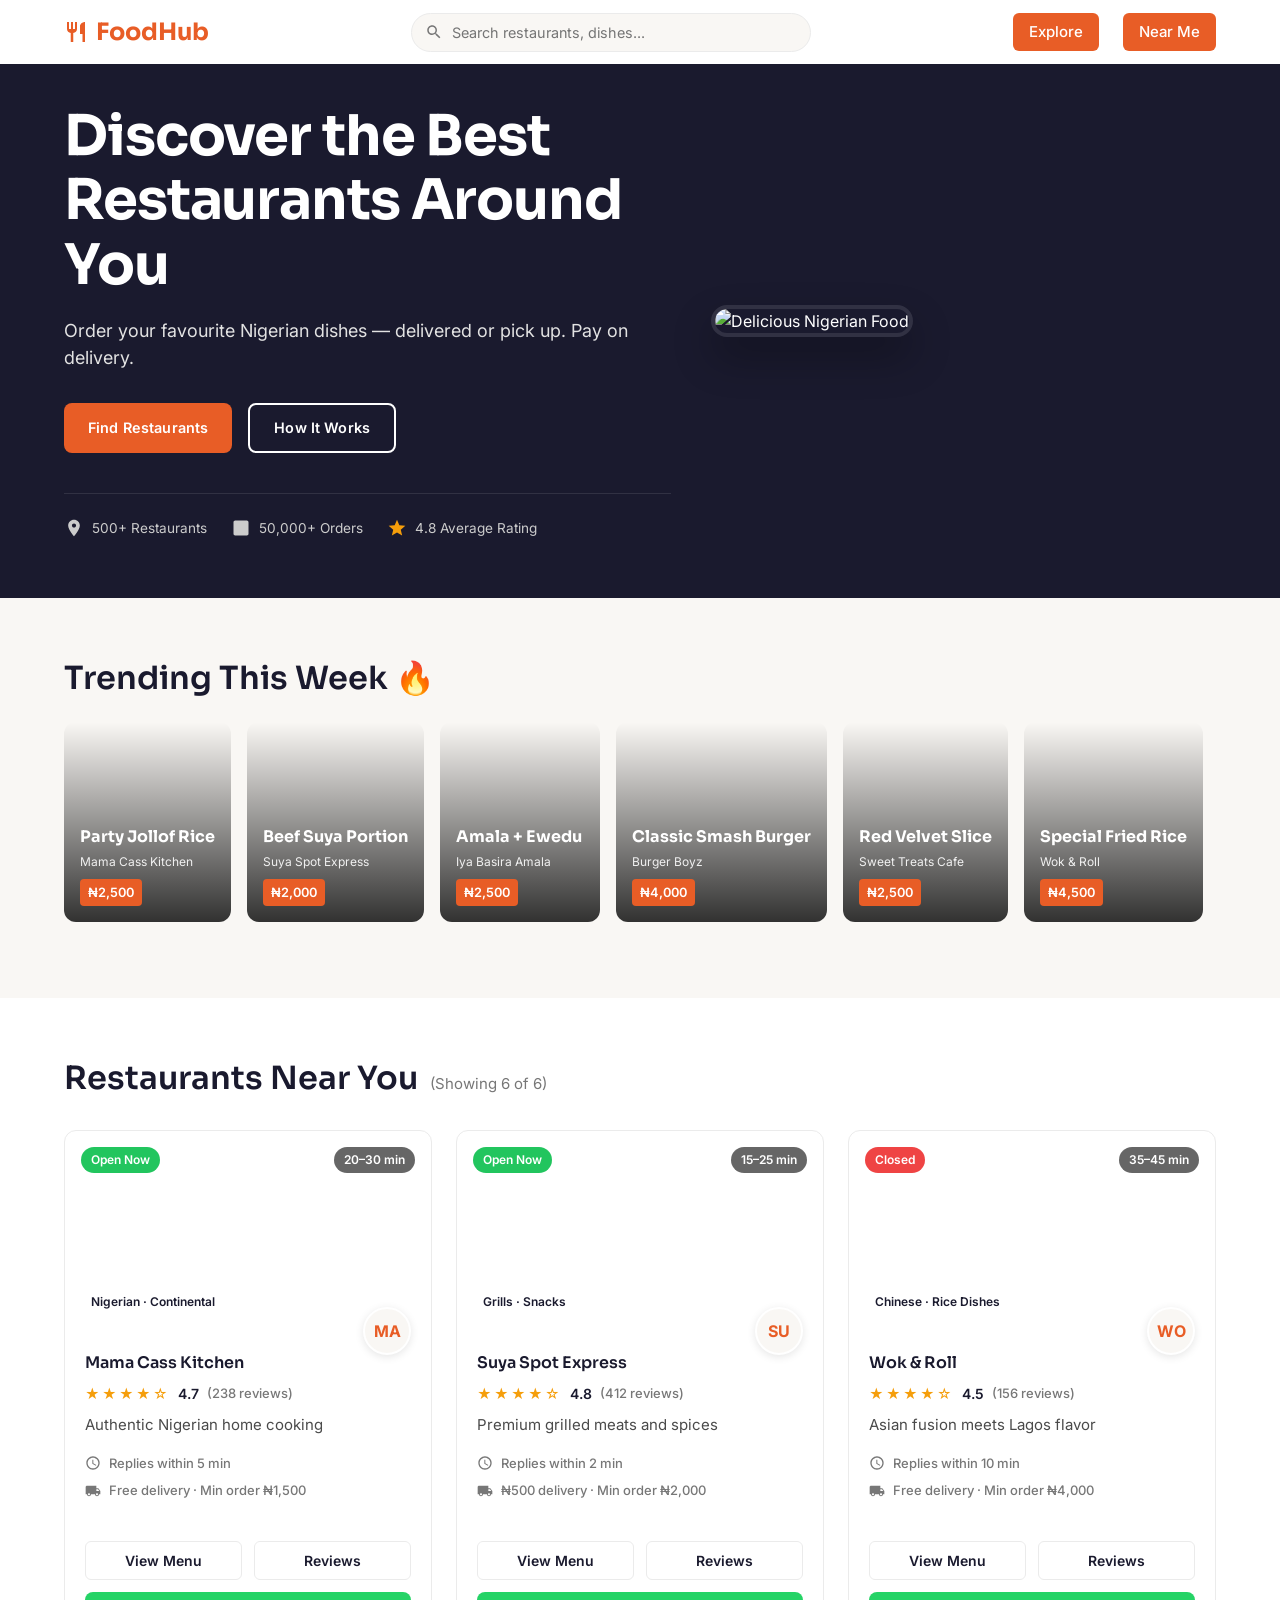
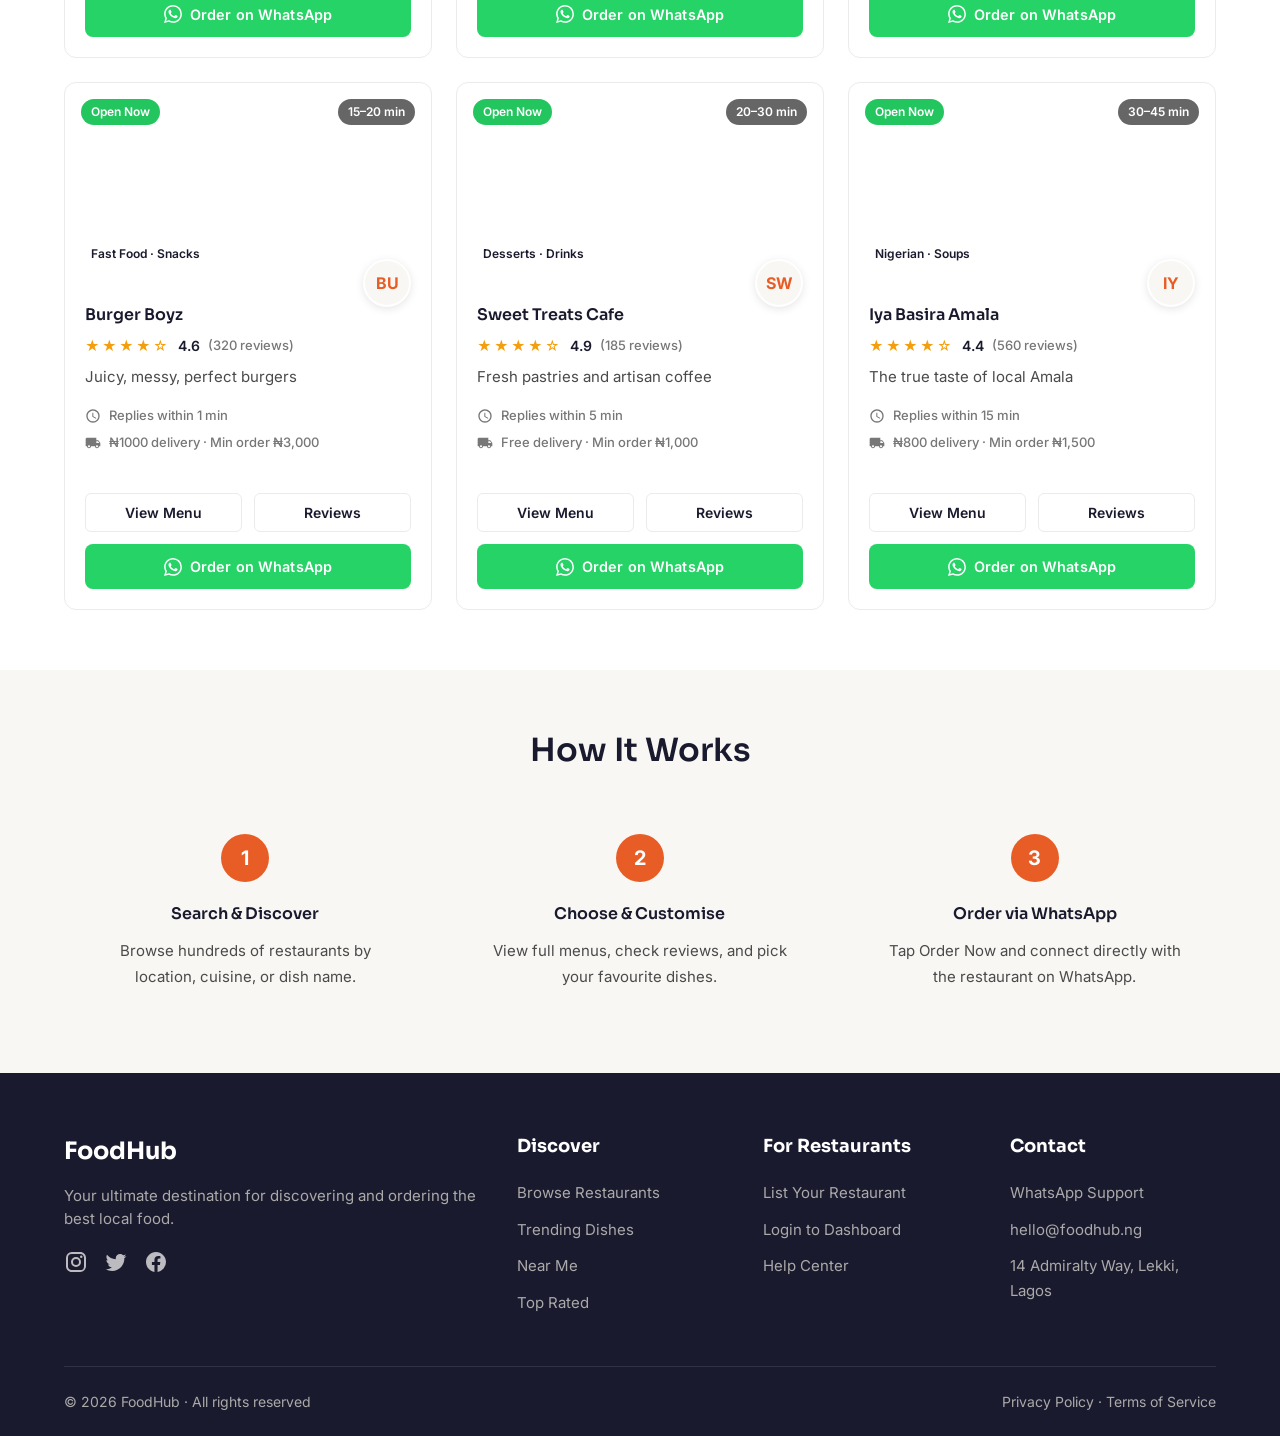
==== commit 4760c968: "Enhance navigation and overview sections with improved styles and functionality" ====
--- a/index.html
+++ b/index.html
@@ -222,6 +222,7 @@
             display: none;
             align-items: center;
             gap: 24px;
+          
         }
         @media (min-width: 768px) { .nav-links { display: flex; } }
         
@@ -230,13 +231,17 @@
             color: var(--text-primary);
             font-weight: 500;
             font-size: 0.9375rem;
-        }
-        .nav-links .btn-signup {
+           background-color: var(--primary);
+            color: #fff;
+            padding: 8px 16px;
+            border-radius: 6px;
+        }
+        /* .nav-links .btn-signup {
             background-color: var(--primary);
             color: #fff;
             padding: 8px 16px;
             border-radius: 6px;
-        }
+        } */
 
         .mobile-menu-btn {
             display: block;
@@ -791,15 +796,56 @@
         .tab-pane.active { display: block; }
 
         /* Modal Tab Contents */
-        .overview-banner { height: 180px; border-radius: 12px; margin-bottom: -50px; position: relative; }
-        .overview-header { display: flex; align-items: flex-end; gap: 20px; margin-bottom: 32px; padding: 0 24px; position: relative; z-index: 2; }
-        .overview-logo { width: 90px; height: 90px; border-radius: 50%; background: #fff; border: 4px solid #fff; display: flex; align-items: center; justify-content: center; font-size: 1.75rem; font-weight: 700; color: var(--primary); box-shadow: 0 8px 16px rgba(0,0,0,0.1); }
+        .overview-banner { 
+            height: 250px; 
+            border-radius: 12px; 
+            margin-bottom: -60px; 
+            position: relative;
+            background-size: cover;
+            background-position: center;
+            overflow: hidden;
+        }
+        .overview-banner::after {
+            content: '';
+            position: absolute;
+            inset: 0;
+            background: linear-gradient(to top, rgba(0,0,0,0.8) 0%, transparent 50%);
+            pointer-events: none;
+        }
+        #search{
+            display: none;
+        }
+        .overview-header { 
+            display: flex; 
+            align-items: flex-end; 
+            gap: 20px; 
+            margin-bottom: 32px; 
+            padding: 0 24px; 
+            position: relative; 
+            z-index: 2; 
+        }
+        .overview-header h3 {
+            color: #fff !important;
+            font-weight: 800 !important;
+            font-size: 1.5rem !important;
+            text-shadow: 0 2px 4px rgba(0,0,0,0.3);
+            margin-bottom: 4px;
+        }
+        .overview-header span {
+            color: black !important;
+            font-weight: 600 !important;
+            font-size: 1rem !important;
+            /* text-shadow: 0 2px 4px rgba(0,0,0,0.3); */
+            opacity: 0.9;
+        }
+        .overview-logo { width: 90px; height: 90px; border-radius: 50%; background: #fff; border: 4px solid #fff; display: flex; align-items: center; justify-content: center; font-size: 1.75rem; font-weight: 700; color: var(--primary); box-shadow: 0 8px 16px rgba(0,0,0,0.1); flex-shrink: 0; }
         
         .overview-details-grid {
             display: grid;
             grid-template-columns: 1fr;
             gap: 24px;
             padding: 0 24px 24px;
+            
         }
         @media (min-width: 600px) {
             .overview-details-grid { grid-template-columns: 1fr 1fr; }
@@ -816,7 +862,9 @@
         .detail-card svg { fill: var(--primary); width: 24px; height: 24px; flex-shrink: 0; }
         .detail-label { font-size: 0.75rem; text-transform: uppercase; letter-spacing: 0.05em; color: var(--text-secondary); margin-bottom: 4px; font-weight: 600; }
         .detail-value { font-weight: 600; font-size: 0.95rem; }
-
+fieldset{
+    display: none;
+}
         /* Review Form */
         .review-form-container {
             background: var(--surface);
@@ -896,6 +944,7 @@
         
         <div class="nav-search">
             <svg viewBox="0 0 24 24" width="18" height="18"><path d="M15.5 14h-.79l-.28-.27C15.41 12.59 16 11.11 16 9.5 16 5.91 13.09 3 9.5 3S3 5.91 3 9.5 5.91 16 9.5 16c1.61 0 3.09-.59 4.23-1.57l.27.28v.79l5 4.99L20.49 19l-4.99-5zm-6 0C7.01 14 5 11.99 5 9.5S7.01 5 9.5 5 14 7.01 14 9.5 11.99 14 9.5 14z"/></svg>
+            <label for="nav-search-input" id="search">Search</label>
             <input type="text" placeholder="Search restaurants, dishes..." id="nav-search-input">
         </div>
 
@@ -915,8 +964,8 @@
         <button class="drawer-close" id="drawer-close">&times;</button>
         <a href="#restaurants" class="drawer-link">Explore</a>
         <a href="#search" class="drawer-link">Near Me</a>
-        <a href="#footer" class="drawer-link">Log In</a>
-        <a href="#footer" class="drawer-link" style="color: var(--primary);">Sign Up</a>
+        <!-- <a href="#footer" class="drawer-link">Log In</a>
+        <a href="#footer" class="drawer-link" style="color: var(--primary);">Sign Up</a> -->
     </div>
 
     <!-- 2. HERO SECTION -->
@@ -963,36 +1012,6 @@
 
     <!-- 3. SEARCH & FILTER BAR -->
     <section class="search-bar-section bg-white" id="search">
-        <div class="search-controls">
-            <div class="search-input-group">
-                <svg viewBox="0 0 24 24" width="20" height="20"><path d="M12 2C8.13 2 5 5.13 5 9c0 5.25 7 13 7 13s7-7.75 7-13c0-3.87-3.13-7-7-7zm0 9.5c-1.38 0-2.5-1.12-2.5-2.5s1.12-2.5 2.5-2.5 2.5 1.12 2.5 2.5-1.12 2.5-2.5 2.5z"/></svg>
-                <input type="text" placeholder="Enter your area or street...">
-            </div>
-            <div class="search-input-group">
-                <svg viewBox="0 0 24 24" width="20" height="20"><path d="M15.5 14h-.79l-.28-.27C15.41 12.59 16 11.11 16 9.5 16 5.91 13.09 3 9.5 3S3 5.91 3 9.5 5.91 16 9.5 16c1.61 0 3.09-.59 4.23-1.57l.27.28v.79l5 4.99L20.49 19l-4.99-5zm-6 0C7.01 14 5 11.99 5 9.5S7.01 5 9.5 5 14 7.01 14 9.5 11.99 14 9.5 14z"/></svg>
-                <input type="text" id="main-search" placeholder="Search food or restaurant...">
-            </div>
-            <div class="search-input-group" style="flex: 0.5; min-width: 150px;">
-                <select id="category-select">
-                    <option value="All">Category: All</option>
-                    <option value="Rice Dishes">Rice Dishes</option>
-                    <option value="Soups">Soups</option>
-                    <option value="Grills">Grills</option>
-                    <option value="Snacks">Snacks</option>
-                    <option value="Drinks">Drinks</option>
-                    <option value="Desserts">Desserts</option>
-                </select>
-            </div>
-            <div class="search-input-group" style="flex: 0.5; min-width: 150px;">
-                <select id="sort-select">
-                    <option value="Nearest">Sort By: Nearest</option>
-                    <option value="Top Rated">Top Rated</option>
-                    <option value="Fastest">Fastest</option>
-                    <option value="Trending Today">Trending Today</option>
-                </select>
-            </div>
-            <button class="btn btn-search btn-text" id="btn-search-action">Search</button>
-        </div>
 
         <!-- 4. CATEGORY PILLS -->
         <div class="category-pills" id="filter-pills">
@@ -1176,7 +1195,9 @@
                         <h4 class="card-title">Leave a Review</h4>
                         <form id="review-form">
                             <div class="form-group">
-                                <label>Your Rating</label>
+                                <!-- <fieldset></fieldset>
+                                <legend></legend> -->
+                                <label for="r5">Your Rating</label>
                                 <div class="rating-input">
                                     <input type="radio" name="rating" value="5" id="r5" class="star-radio" checked><label for="r5" class="star-label">★</label>
                                     <input type="radio" name="rating" value="4" id="r4" class="star-radio"><label for="r4" class="star-label">★</label>
@@ -1186,11 +1207,11 @@
                                 </div>
                             </div>
                             <div class="form-group">
-                                <label>What did you order?</label>
+                                <label for="review-dish">What did you order?</label>
                                 <input type="text" id="review-dish" placeholder="e.g. Party Jollof Rice" required>
                             </div>
                             <div class="form-group">
-                                <label>Your Comment</label>
+                                <label for="review-comment">Your Comment</label>
                                 <textarea id="review-comment" rows="3" placeholder="Tell us about your experience..." required></textarea>
                             </div>
                             <button type="submit" class="btn btn-primary btn-text" style="width: 100%;">Post Review</button>
@@ -1246,7 +1267,7 @@
                 address: "14 Admiralty Way, Lekki Phase 1, Lagos",
                 whatsapp: "2348012345678",
                 hours: "Mon–Sat: 8am–10pm, Sun: 10am–8pm",
-                image: "https://images.unsplash.com/photo-1534353436294-0dbd4bdac845?auto=format&fit=crop&w=800&q=80",
+                image: "https://images.unsplash.com/photo-1534353436294-0dbd4bdac845?auto=format&fit=crop&w=800&h=400&q=80",
                 gradient: "linear-gradient(135deg, #e85d26 0%, #ff9a3c 100%)",
                 menu:[
                     { category: "Main Course", name: "Party Jollof Rice", desc: "Smoky party-style jollof with fried chicken", price: 2500, available: true },
@@ -1284,7 +1305,7 @@
                 address: "Allen Avenue, Ikeja, Lagos",
                 whatsapp: "2348023456789",
                 hours: "Mon–Sun: 4pm–12am",
-                image: "https://images.unsplash.com/photo-1555939594-58d7cb561ad1?auto=format&fit=crop&w=800&q=80",
+                image: "https://images.unsplash.com/photo-1555939594-58d7cb561ad1?auto=format&fit=crop&w=800&h=400&q=80",
                 gradient: "linear-gradient(135deg, #8b0000 0%, #e85d26 100%)",
                 menu:[
                     { category: "Grills", name: "Beef Suya Portion", desc: "Spicy grilled beef with fresh onions and tomatoes", price: 2000, available: true },
@@ -1320,7 +1341,7 @@
                 address: "Victoria Island, Lagos",
                 whatsapp: "2348034567890",
                 hours: "Tue–Sun: 11am–9pm",
-                image: "https://images.unsplash.com/photo-1512058560566-427a1bd5a5cf?auto=format&fit=crop&w=800&q=80",
+                image: "https://images.unsplash.com/photo-1512621776951-a57141f2eefd?auto=format&fit=crop&w=800&h=400&q=80",
                 gradient: "linear-gradient(135deg, #1a1a2e 0%, #4a4a6a 100%)",
                 menu:[
                     { category: "Rice Dishes", name: "Special Fried Rice", desc: "Shrimp, chicken, and veggies", price: 4500, available: true },
@@ -1353,7 +1374,7 @@
                 address: "Surulere, Lagos",
                 whatsapp: "2348045678901",
                 hours: "Mon–Sun: 10am–11pm",
-                image: "https://images.unsplash.com/photo-1568901346375-23c9450c58cd?auto=format&fit=crop&w=800&q=80",
+                image: "https://images.unsplash.com/photo-1568901346375-23c9450c58cd?auto=format&fit=crop&w=800&h=400&q=80",
                 gradient: "linear-gradient(135deg, #f59e0b 0%, #fbbf24 100%)",
                 menu:[
                     { category: "Main Course", name: "Classic Smash Burger", desc: "Double beef patty, cheese, house sauce", price: 4000, available: true },
@@ -1386,7 +1407,7 @@
                 address: "Yaba, Lagos",
                 whatsapp: "2348056789012",
                 hours: "Mon–Sat: 7am–7pm",
-                image: "https://images.unsplash.com/photo-1551024601-bec78aea704b?auto=format&fit=crop&w=800&q=80",
+                image: "https://images.unsplash.com/photo-1551024601-bec78aea704b?auto=format&fit=crop&w=800&h=400&q=80",
                 gradient: "linear-gradient(135deg, #ec4899 0%, #f472b6 100%)",
                 menu:[
                     { category: "Desserts", name: "Red Velvet Slice", desc: "Moist cake with cream cheese frosting", price: 2500, available: true },
@@ -1419,7 +1440,7 @@
                 address: "Obalende, Lagos",
                 whatsapp: "2348067890123",
                 hours: "Mon–Sun: 12pm–8pm",
-                image: "https://images.unsplash.com/photo-1604329760661-e71dc83f8f26?auto=format&fit=crop&w=800&q=80",
+                image: "https://images.unsplash.com/photo-1604329760661-e71dc83f8f26?auto=format&fit=crop&w=800&h=400&q=80",
                 gradient: "linear-gradient(135deg, #4a4a4a 0%, #777777 100%)",
                 menu:[
                     { category: "Main Course", name: "Amala + Ewedu + Gbegiri", desc: "Classic abula with assorted meat", price: 2500, available: true },
@@ -1440,12 +1461,12 @@
         ];
 
         const trendingDishes =[
-            { name: "Party Jollof Rice", restaurant: "Mama Cass Kitchen", price: "₦2,500", image: "https://images.unsplash.com/photo-1534353436294-0dbd4bdac845?auto=format&fit=crop&w=400&q=80" },
-            { name: "Beef Suya Portion", restaurant: "Suya Spot Express", price: "₦2,000", image: "https://images.unsplash.com/photo-1555939594-58d7cb561ad1?auto=format&fit=crop&w=400&q=80" },
-            { name: "Amala + Ewedu", restaurant: "Iya Basira Amala", price: "₦2,500", image: "https://images.unsplash.com/photo-1604329760661-e71dc83f8f26?auto=format&fit=crop&w=400&q=80" },
-            { name: "Classic Smash Burger", restaurant: "Burger Boyz", price: "₦4,000", image: "https://images.unsplash.com/photo-1568901346375-23c9450c58cd?auto=format&fit=crop&w=400&q=80" },
-            { name: "Red Velvet Slice", restaurant: "Sweet Treats Cafe", price: "₦2,500", image: "https://images.unsplash.com/photo-1551024601-bec78aea704b?auto=format&fit=crop&w=400&q=80" },
-            { name: "Special Fried Rice", restaurant: "Wok & Roll", price: "₦4,500", image: "https://images.unsplash.com/photo-1512058560566-427a1bd5a5cf?auto=format&fit=crop&w=400&q=80" }
+            { name: "Party Jollof Rice", restaurant: "Mama Cass Kitchen", price: "₦2,500", image: "https://images.unsplash.com/photo-1534353436294-0dbd4bdac845?auto=format&fit=crop&w=400&h=400&q=80" },
+            { name: "Beef Suya Portion", restaurant: "Suya Spot Express", price: "₦2,000", image: "https://images.unsplash.com/photo-1555939594-58d7cb561ad1?auto=format&fit=crop&w=400&h=400&q=80" },
+            { name: "Amala + Ewedu", restaurant: "Iya Basira Amala", price: "₦2,500", image: "https://images.unsplash.com/photo-1604329760661-e71dc83f8f26?auto=format&fit=crop&w=400&h=400&q=80" },
+            { name: "Classic Smash Burger", restaurant: "Burger Boyz", price: "₦4,000", image: "https://images.unsplash.com/photo-1568901346375-23c9450c58cd?auto=format&fit=crop&w=400&h=400&q=80" },
+            { name: "Red Velvet Slice", restaurant: "Sweet Treats Cafe", price: "₦2,500", image: "https://images.unsplash.com/photo-1551024601-bec78aea704b?auto=format&fit=crop&w=400&h=400&q=80" },
+            { name: "Special Fried Rice", restaurant: "Wok & Roll", price: "₦4,500", image: "https://images.unsplash.com/photo-1512621776951-a57141f2eefd?auto=format&fit=crop&w=400&h=400&q=80" }
         ];
 
         // --- STATE ---
@@ -1482,7 +1503,7 @@
         // --- RENDER FUNCTIONS ---
         function renderTrending() {
             trendingContainer.innerHTML = trendingDishes.map(dish => `
-                <a href="#restaurants" class="dish-card" style="background-image: url('${dish.image}'); background-size: cover; background-position: center;">
+                <a href="#restaurants" class="dish-card" onclick="handleTrendingClick(event, '${dish.name}')" style="background-image: url('${dish.image}'); background-size: cover; background-position: center;">
                     <div class="dish-content">
                         <div class="dish-name">${dish.name}</div>
                         <div class="dish-restaurant">${dish.restaurant}</div>
@@ -1588,19 +1609,59 @@
             renderRestaurants(filtered);
         }
 
+        function handleTrendingClick(event, dishName) {
+            event.preventDefault(); // Prevent standard instant jump
+
+            // Set the search query to the specific dish
+            filters.query = dishName;
+            if (searchInput) searchInput.value = dishName;
+            if (navSearchInput) navSearchInput.value = dishName;
+
+            // Reset pills to 'All' so no conflicting filters apply
+            pills.forEach(p => p.classList.remove('active'));
+            const allPill = document.querySelector('.pill[data-filter="All"]');
+            if (allPill) allPill.classList.add('active');
+            filters.pill = 'All';
+
+            applyFilters();
+            document.getElementById('restaurants')?.scrollIntoView({ behavior: 'smooth' });
+        }
+
         // --- EVENT LISTENERS ---
-        searchInput.addEventListener('input', (e) => { filters.query = e.target.value; applyFilters(); });
-        navSearchInput.addEventListener('input', (e) => { filters.query = e.target.value; searchInput.value = e.target.value; applyFilters(); });
-        categorySelect.addEventListener('change', (e) => { filters.category = e.target.value; applyFilters(); });
-        sortSelect.addEventListener('change', (e) => { filters.sort = e.target.value; applyFilters(); });
-        btnSearchAction.addEventListener('click', () => { applyFilters(); document.getElementById('restaurants').scrollIntoView({ behavior: 'smooth' }); });
+        searchInput?.addEventListener('input', (e) => { filters.query = e.target.value; applyFilters(); });
+        navSearchInput?.addEventListener('input', (e) => { filters.query = e.target.value; if (searchInput) searchInput.value = e.target.value; applyFilters(); });
+        categorySelect?.addEventListener('change', (e) => { filters.category = e.target.value; applyFilters(); });
+        sortSelect?.addEventListener('change', (e) => { filters.sort = e.target.value; applyFilters(); });
+        btnSearchAction?.addEventListener('click', () => { applyFilters(); document.getElementById('restaurants')?.scrollIntoView({ behavior: 'smooth' }); });
+
+        // Scroll to results when pressing Enter in search inputs
+        const handleSearchEnter = (e) => {
+            if (e.key === 'Enter') {
+                e.preventDefault();
+                document.getElementById('restaurants')?.scrollIntoView({ behavior: 'smooth' });
+            }
+        };
+        searchInput?.addEventListener('keydown', handleSearchEnter);
+        navSearchInput?.addEventListener('keydown', handleSearchEnter);
 
         pills.forEach(pill => {
             pill.addEventListener('click', (e) => {
                 pills.forEach(p => p.classList.remove('active'));
                 e.target.classList.add('active');
                 filters.pill = e.target.dataset.filter;
+                
+                // Clear search inputs so the new filter applies without restriction
+                filters.query = '';
+                if (searchInput) searchInput.value = '';
+                if (navSearchInput) navSearchInput.value = '';
+
                 applyFilters();
+                
+                // Scroll the selected pill into view
+                e.target.scrollIntoView({ behavior: 'smooth', inline: 'center', block: 'nearest' });
+
+                // Scroll the page down to the restaurant results section
+                document.getElementById('restaurants')?.scrollIntoView({ behavior: 'smooth' });
             });
         });
 
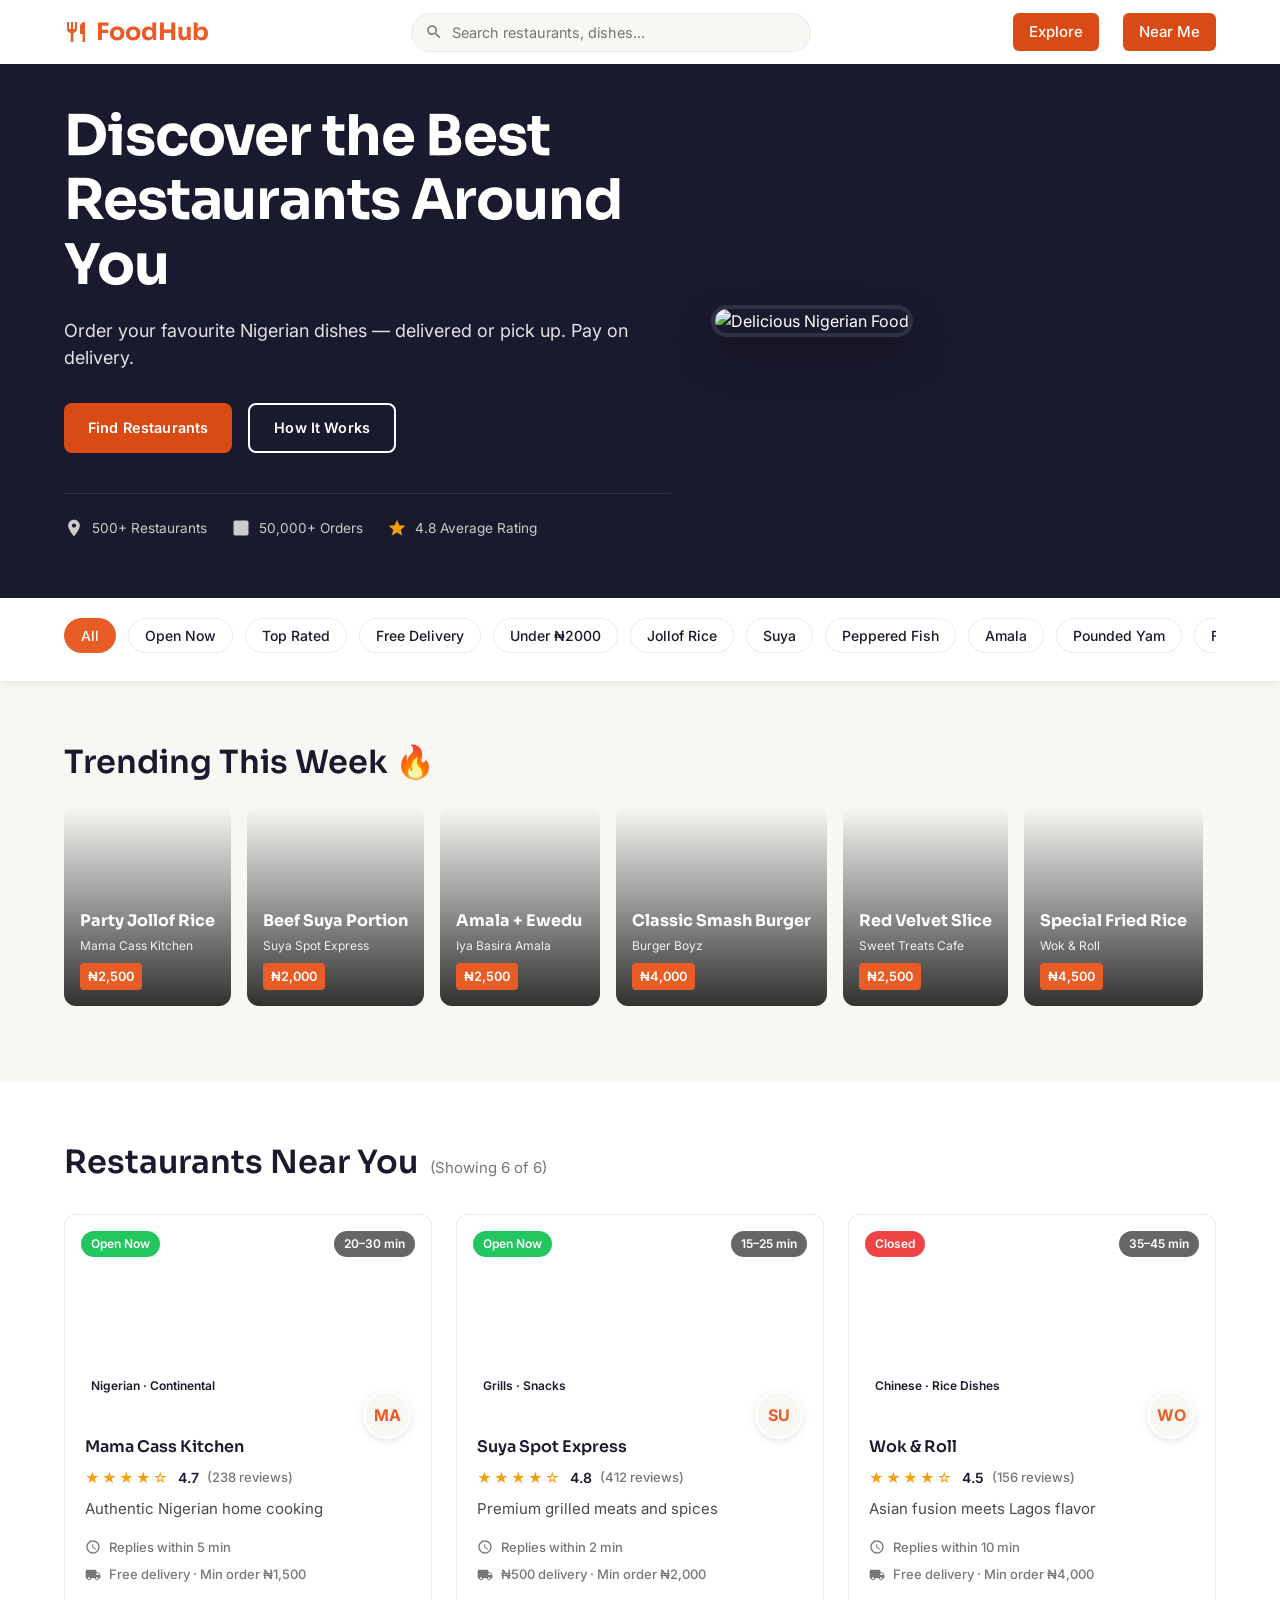
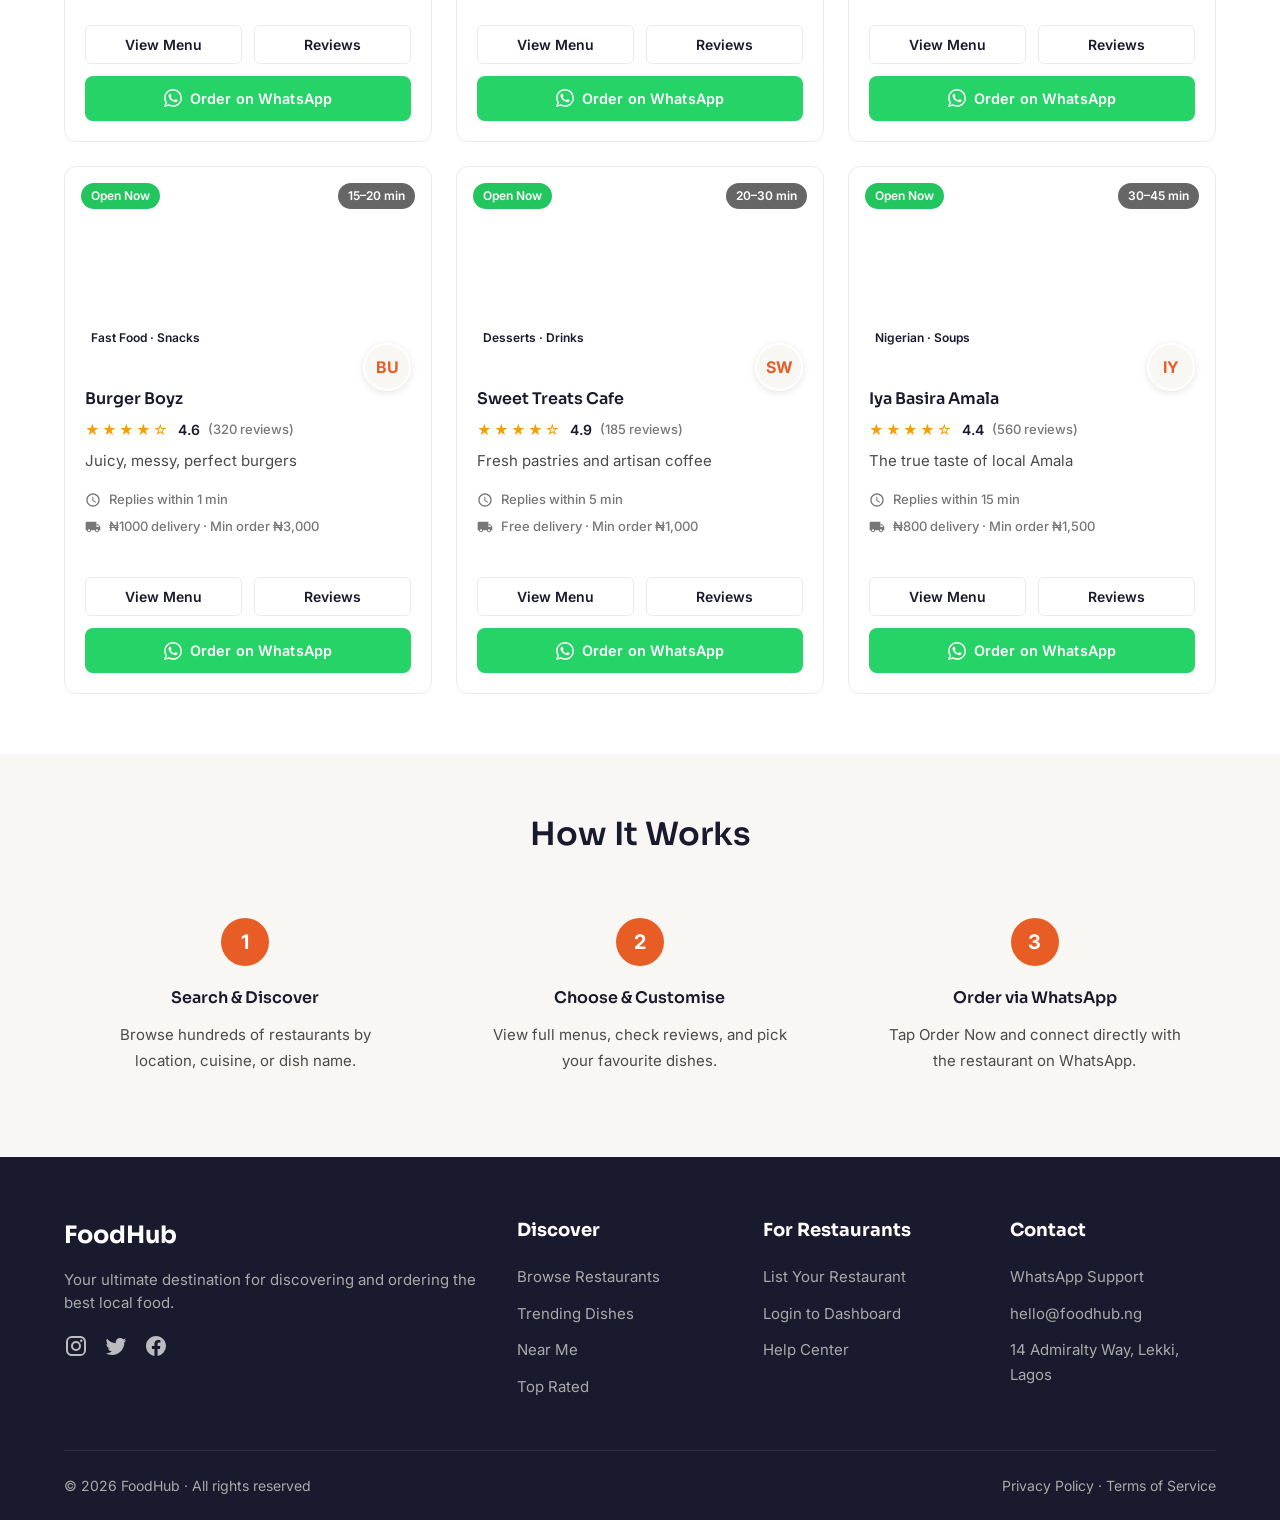
==== commit 1e73d933: "final commit" ====
--- a/index.html
+++ b/index.html
@@ -1,13 +1,13 @@
-<!DOCTYPE html>
+<!doctype html>
 <html lang="en">
-<head>
-    <meta charset="UTF-8">
-    <meta name="viewport" content="width=device-width, initial-scale=1.0">
+  <head>
+    <meta charset="UTF-8" />
+    <meta name="viewport" content="width=device-width, initial-scale=1.0" />
     <title>FoodHub — Restaurant Discovery Marketplace</title>
     <style>
-        @import url('https://fonts.googleapis.com/css2?family=Sora:wght@300;400;500;600;700&family=Inter:wght@400;500;600&display=swap');
-
-        /* ==========================================================================
+      @import url("https://fonts.googleapis.com/css2?family=Sora:wght@300;400;500;600;700&family=Inter:wght@400;500;600&display=swap");
+
+      /* ==========================================================================
            Z-INDEX DOCUMENTATION
            1000: Navbar (Sticky Header)
            999:  Search & Filter Bar (Sticky)
@@ -16,988 +16,1489 @@
            1:    Standard relative elements (badges, overlays inside cards)
            ========================================================================== */
 
+      :root {
+        /* Color Palette */
+        --primary: #e85d26;
+        --primary-dark: #d94a14; /* For 4.5:1 contrast on white */
+        --secondary: #1a1a2e;
+        --bg: #ffffff;
+        --surface: #f9f7f4;
+        --border: #ebebeb;
+        --text-primary: #1a1a2e;
+        --text-secondary: #777777;
+        --body-copy: #4a4a4a;
+        --success: #22c55e;
+        --warning: #f59e0b;
+        --danger: #ef4444;
+
+        /* Layout */
+        --nav-height-desktop: 64px;
+        --nav-height-mobile: 56px;
+        --nav-height: var(--nav-height-desktop);
+      }
+
+      html {
+        scroll-behavior: smooth;
+      }
+
+      @media (max-width: 768px) {
         :root {
-            /* Color Palette */
-            --primary: #e85d26;
-            --primary-dark: #d94a14; /* For 4.5:1 contrast on white */
-            --secondary: #1a1a2e;
-            --bg: #ffffff;
-            --surface: #f9f7f4;
-            --border: #ebebeb;
-            --text-primary: #1a1a2e;
-            --text-secondary: #777777;
-            --body-copy: #4a4a4a;
-            --success: #22c55e;
-            --warning: #f59e0b;
-            --danger: #ef4444;
-            
-            /* Layout */
-            --nav-height-desktop: 64px;
-            --nav-height-mobile: 56px;
-            --nav-height: var(--nav-height-desktop);
+          --nav-height: var(--nav-height-mobile);
         }
-
-        html {
-            scroll-behavior: smooth;
+      }
+
+      /* Reset & Base */
+      * {
+        margin: 0;
+        padding: 0;
+        box-sizing: border-box;
+      }
+
+      .visually-hidden {
+        position: absolute;
+        width: 1px;
+        height: 1px;
+        padding: 0;
+        margin: -1px;
+        overflow: hidden;
+        clip: rect(0, 0, 0, 0);
+        white-space: nowrap;
+        border: 0;
+      }
+
+      body {
+        font-family: "Inter", sans-serif;
+        background-color: var(--bg);
+        color: var(--text-primary);
+        line-height: 1.5;
+        overflow-x: hidden;
+      }
+
+      body.modal-open {
+        overflow: hidden;
+      }
+
+      /* Typography System */
+      .display-heading {
+        font-family: "Sora", sans-serif;
+        font-size: clamp(2rem, 5vw, 3.5rem);
+        font-weight: 700;
+        line-height: 1.15;
+        letter-spacing: -0.02em;
+      }
+
+      .section-heading {
+        font-family: "Sora", sans-serif;
+        font-size: clamp(1.4rem, 3vw, 2rem);
+        font-weight: 600;
+        line-height: 1.25;
+      }
+
+      .card-title {
+        font-family: "Sora", sans-serif;
+        font-size: 1rem;
+        font-weight: 600;
+      }
+
+      .body-copy {
+        font-family: "Inter", sans-serif;
+        font-size: 0.9375rem;
+        font-weight: 400;
+        line-height: 1.7;
+        color: var(--body-copy);
+      }
+
+      .label-text {
+        font-family: "Inter", sans-serif;
+        font-size: 0.8125rem;
+        font-weight: 500;
+        color: var(--text-secondary);
+      }
+
+      .btn-text {
+        font-family: "Inter", sans-serif;
+        font-size: 0.9rem;
+        font-weight: 600;
+        letter-spacing: 0.01em;
+      }
+
+      .price-text {
+        font-family: "Sora", sans-serif;
+        font-weight: 700;
+        color: var(--primary-dark);
+      }
+
+      /* Layout Architecture */
+      section {
+        width: 100%;
+        padding: 60px 5%;
+        margin: 0; /* No margin collapse */
+      }
+
+      .bg-white {
+        background-color: var(--bg);
+      }
+      .bg-surface {
+        background-color: var(--surface);
+      }
+
+      /* Buttons */
+      button {
+        cursor: pointer;
+        border: none;
+        background: none;
+        font-family: inherit;
+        transition: all 0.2s ease;
+      }
+
+      .btn {
+        display: inline-flex;
+        align-items: center;
+        justify-content: center;
+        padding: 12px 24px;
+        border-radius: 8px;
+        text-decoration: none;
+      }
+
+      .btn-primary {
+        background-color: var(--primary-dark);
+        color: #fff;
+      }
+      .btn-primary:hover {
+        background-color: var(--primary);
+      }
+
+      .btn-outline {
+        background-color: transparent;
+        border: 2px solid #fff;
+        color: #fff;
+      }
+      .btn-outline:hover {
+        background-color: rgba(255, 255, 255, 0.1);
+      }
+
+      .btn-whatsapp {
+        background-color: #25d366;
+        color: #fff;
+        width: 100%;
+        gap: 8px;
+      }
+      .btn-whatsapp:hover {
+        background-color: #1da851;
+      }
+
+      /* 1. Navbar */
+      .navbar {
+        position: fixed;
+        top: 0;
+        left: 0;
+        width: 100%;
+        height: var(--nav-height);
+        background-color: var(--bg);
+        z-index: 1000;
+        display: flex;
+        align-items: center;
+        justify-content: space-between;
+        padding: 0 5%;
+        transition: border-bottom 0.3s ease;
+      }
+      .navbar.scrolled {
+        border-bottom: 1px solid var(--border);
+      }
+
+      .logo {
+        font-family: "Sora", sans-serif;
+        font-weight: 700;
+        font-size: 1.5rem;
+        color: var(--primary);
+        text-decoration: none;
+      }
+
+      .nav-search {
+        display: none;
+        flex: 1;
+        max-width: 400px;
+        margin: 0 24px;
+        position: relative;
+      }
+      @media (min-width: 1024px) {
+        .nav-search {
+          display: block;
         }
-
-        @media (max-width: 768px) {
-            :root {
-                --nav-height: var(--nav-height-mobile);
-            }
+      }
+
+      .nav-search input {
+        width: 100%;
+        padding: 10px 16px 10px 40px;
+        border: 1px solid var(--border);
+        border-radius: 20px;
+        background: var(--surface);
+        font-family: "Inter", sans-serif;
+        font-size: 0.9rem;
+      }
+      .nav-search svg {
+        position: absolute;
+        left: 14px;
+        top: 50%;
+        transform: translateY(-50%);
+        fill: var(--text-secondary);
+      }
+
+      .nav-links {
+        display: none;
+        align-items: center;
+        gap: 24px;
+      }
+      @media (min-width: 768px) {
+        .nav-links {
+          display: flex;
         }
-
-        /* Reset & Base */
-        * {
-            margin: 0;
-            padding: 0;
-            box-sizing: border-box;
-        }
-
-        body {
-            font-family: 'Inter', sans-serif;
-            background-color: var(--bg);
-            color: var(--text-primary);
-            line-height: 1.5;
-            overflow-x: hidden;
-        }
-
-        body.modal-open {
-            overflow: hidden;
-        }
-
-        /* Typography System */
-        .display-heading {
-            font-family: 'Sora', sans-serif;
-            font-size: clamp(2rem, 5vw, 3.5rem);
-            font-weight: 700;
-            line-height: 1.15;
-            letter-spacing: -0.02em;
-        }
-
-        .section-heading {
-            font-family: 'Sora', sans-serif;
-            font-size: clamp(1.4rem, 3vw, 2rem);
-            font-weight: 600;
-            line-height: 1.25;
-        }
-
-        .card-title {
-            font-family: 'Sora', sans-serif;
-            font-size: 1rem;
-            font-weight: 600;
-        }
-
-        .body-copy {
-            font-family: 'Inter', sans-serif;
-            font-size: 0.9375rem;
-            font-weight: 400;
-            line-height: 1.7;
-            color: var(--body-copy);
-        }
-
-        .label-text {
-            font-family: 'Inter', sans-serif;
-            font-size: 0.8125rem;
-            font-weight: 500;
-            color: var(--text-secondary);
-        }
-
-        .btn-text {
-            font-family: 'Inter', sans-serif;
-            font-size: 0.9rem;
-            font-weight: 600;
-            letter-spacing: 0.01em;
-        }
-
-        .price-text {
-            font-family: 'Sora', sans-serif;
-            font-weight: 700;
-            color: var(--primary-dark);
-        }
-
-        /* Layout Architecture */
-        section {
-            width: 100%;
-            padding: 60px 5%;
-            margin: 0; /* No margin collapse */
-        }
-
-        .bg-white { background-color: var(--bg); }
-        .bg-surface { background-color: var(--surface); }
-
-        /* Buttons */
-        button {
-            cursor: pointer;
-            border: none;
-            background: none;
-            font-family: inherit;
-            transition: all 0.2s ease;
-        }
-
-        .btn {
-            display: inline-flex;
-            align-items: center;
-            justify-content: center;
-            padding: 12px 24px;
-            border-radius: 8px;
-            text-decoration: none;
-        }
-
-        .btn-primary {
-            background-color: var(--primary);
-            color: #fff;
-        }
-        .btn-primary:hover { background-color: var(--primary-dark); }
-
-        .btn-outline {
-            background-color: transparent;
-            border: 2px solid #fff;
-            color: #fff;
-        }
-        .btn-outline:hover { background-color: rgba(255,255,255,0.1); }
-
-        .btn-whatsapp {
-            background-color: #25D366;
-            color: #fff;
-            width: 100%;
-            gap: 8px;
-        }
-        .btn-whatsapp:hover { background-color: #1da851; }
-
-        /* 1. Navbar */
-        .navbar {
-            position: fixed;
-            top: 0;
-            left: 0;
-            width: 100%;
-            height: var(--nav-height);
-            background-color: var(--bg);
-            z-index: 1000;
-            display: flex;
-            align-items: center;
-            justify-content: space-between;
-            padding: 0 5%;
-            transition: border-bottom 0.3s ease;
-        }
-        .navbar.scrolled {
-            border-bottom: 1px solid var(--border);
-        }
-
-        .logo {
-            font-family: 'Sora', sans-serif;
-            font-weight: 700;
-            font-size: 1.5rem;
-            color: var(--primary);
-            text-decoration: none;
-        }
-
-        .nav-search {
-            display: none;
-            flex: 1;
-            max-width: 400px;
-            margin: 0 24px;
-            position: relative;
-        }
-        @media (min-width: 1024px) { .nav-search { display: block; } }
-        
-        .nav-search input {
-            width: 100%;
-            padding: 10px 16px 10px 40px;
-            border: 1px solid var(--border);
-            border-radius: 20px;
-            background: var(--surface);
-            font-family: 'Inter', sans-serif;
-            font-size: 0.9rem;
-        }
-        .nav-search svg {
-            position: absolute;
-            left: 14px;
-            top: 50%;
-            transform: translateY(-50%);
-            fill: var(--text-secondary);
-        }
-
-        .nav-links {
-            display: none;
-            align-items: center;
-            gap: 24px;
-          
-        }
-        @media (min-width: 768px) { .nav-links { display: flex; } }
-        
-        .nav-links a {
-            text-decoration: none;
-            color: var(--text-primary);
-            font-weight: 500;
-            font-size: 0.9375rem;
-           background-color: var(--primary);
-            color: #fff;
-            padding: 8px 16px;
-            border-radius: 6px;
-        }
-        /* .nav-links .btn-signup {
+      }
+
+      .nav-links a {
+        text-decoration: none;
+        color: var(--text-primary);
+        font-weight: 500;
+        font-size: 0.9375rem;
+        background-color: var(--primary-dark);
+        color: #fff;
+        padding: 8px 16px;
+        border-radius: 6px;
+      }
+      /* .nav-links .btn-signup {
             background-color: var(--primary);
             color: #fff;
             padding: 8px 16px;
             border-radius: 6px;
         } */
 
+      .mobile-menu-btn {
+        display: block;
+        background: none;
+        border: none;
+        cursor: pointer;
+      }
+      @media (min-width: 768px) {
         .mobile-menu-btn {
-            display: block;
-            background: none;
-            border: none;
-            cursor: pointer;
+          display: none;
         }
-        @media (min-width: 768px) { .mobile-menu-btn { display: none; } }
-
-        /* Mobile Drawer */
-        .mobile-drawer {
-            position: fixed;
-            top: 0;
-            right: -100%;
-            width: 280px;
-            height: 100vh;
-            background: var(--bg);
-            z-index: 1001;
-            padding: 80px 24px 24px;
-            box-shadow: -4px 0 15px rgba(0,0,0,0.1);
-            transition: right 0.3s ease;
-            display: flex;
-            flex-direction: column;
-            gap: 20px;
+      }
+
+      /* Mobile Drawer */
+      .mobile-drawer {
+        position: fixed;
+        top: 0;
+        right: -100%;
+        width: 280px;
+        height: 100vh;
+        background: var(--bg);
+        z-index: 1001;
+        padding: 80px 24px 24px;
+        box-shadow: -4px 0 15px rgba(0, 0, 0, 0.1);
+        transition: right 0.3s ease;
+        display: flex;
+        flex-direction: column;
+        gap: 20px;
+      }
+      .mobile-drawer.open {
+        right: 0;
+      }
+      .mobile-drawer a {
+        font-size: 1.1rem;
+        text-decoration: none;
+        color: var(--text-primary);
+        font-weight: 500;
+        padding: 10px 0;
+        border-bottom: 1px solid var(--border);
+      }
+      .drawer-close {
+        position: absolute;
+        top: 20px;
+        right: 24px;
+        font-size: 2rem;
+        background: none;
+        border: none;
+        color: var(--text-primary);
+      }
+
+      /* 2. Hero Section */
+      .hero {
+        min-height: 540px;
+        padding-top: calc(40px + var(--nav-height));
+        background-color: var(--secondary);
+        color: #fff;
+        display: flex;
+        align-items: center;
+        justify-content: center;
+        text-align: left;
+        position: relative;
+        overflow: hidden;
+      }
+
+      .hero-container {
+        display: grid;
+        grid-template-columns: 1fr;
+        gap: 40px;
+        align-items: center;
+        max-width: 1200px;
+        width: 100%;
+        z-index: 2;
+      }
+      @media (min-width: 1024px) {
+        .hero-container {
+          grid-template-columns: 1.2fr 1fr;
         }
-        .mobile-drawer.open { right: 0; }
-        .mobile-drawer a {
-            font-size: 1.1rem;
-            text-decoration: none;
-            color: var(--text-primary);
-            font-weight: 500;
-            padding: 10px 0;
-            border-bottom: 1px solid var(--border);
+      }
+
+      .hero-content {
+        display: flex;
+        flex-direction: column;
+        gap: 20px;
+      }
+
+      .hero h1 {
+        margin-bottom: 0;
+      }
+      .hero p {
+        font-size: 1.125rem;
+        color: #e2e2e2;
+        margin-bottom: 12px;
+      }
+
+      .hero-ctas {
+        display: flex;
+        gap: 16px;
+        flex-wrap: wrap;
+      }
+
+      .hero-image-wrapper {
+        display: none;
+        position: relative;
+      }
+      @media (min-width: 1024px) {
+        .hero-image-wrapper {
+          display: block;
         }
-        .drawer-close {
-            position: absolute;
-            top: 20px;
-            right: 24px;
-            font-size: 2rem;
-            background: none;
-            border: none;
-            color: var(--text-primary);
+      }
+
+      .hero-main-img {
+        width: 100%;
+        height: 400px;
+        object-fit: cover;
+        border-radius: 20px;
+        box-shadow: 0 20px 40px rgba(0, 0, 0, 0.3);
+        border: 4px solid rgba(255, 255, 255, 0.1);
+      }
+
+      .hero-floating-card {
+        position: absolute;
+        bottom: -20px;
+        left: -20px;
+        background: #fff;
+        padding: 16px;
+        border-radius: 12px;
+        color: var(--text-primary);
+        box-shadow: 0 10px 20px rgba(0, 0, 0, 0.2);
+        display: flex;
+        align-items: center;
+        gap: 12px;
+        animation: float 3s ease-in-out infinite;
+      }
+      @keyframes float {
+        0%,
+        100% {
+          transform: translateY(0);
         }
-
-        /* 2. Hero Section */
-        .hero {
-            min-height: 540px;
-            padding-top: calc(40px + var(--nav-height));
-            background-color: var(--secondary);
-            color: #fff;
-            display: flex;
-            align-items: center;
-            justify-content: center;
-            text-align: left;
-            position: relative;
-            overflow: hidden;
+        50% {
+          transform: translateY(-10px);
         }
-
-        .hero-container {
-            display: grid;
-            grid-template-columns: 1fr;
-            gap: 40px;
-            align-items: center;
-            max-width: 1200px;
-            width: 100%;
-            z-index: 2;
+      }
+
+      .trust-indicators {
+        display: flex;
+        gap: 24px;
+        flex-wrap: wrap;
+        border-top: 1px solid rgba(255, 255, 255, 0.1);
+        padding-top: 24px;
+        margin-top: 20px;
+      }
+      .trust-item {
+        display: flex;
+        align-items: center;
+        gap: 8px;
+        font-family: "Inter", sans-serif;
+        font-size: 0.85rem;
+        color: #ccc;
+      }
+
+      /* 3. Search & Filter Bar */
+      .search-bar-section {
+        position: sticky;
+        top: var(--nav-height);
+        z-index: 999;
+        padding: 20px 5%;
+        border-bottom: 1px solid var(--border);
+        box-shadow: 0 4px 6px -1px rgba(0, 0, 0, 0.05);
+        background: var(--bg);
+      }
+
+      .search-controls {
+        display: flex;
+        gap: 12px;
+        flex-wrap: wrap;
+        margin-bottom: 16px;
+      }
+
+      .search-input-group {
+        flex: 1;
+        min-width: 200px;
+        position: relative;
+        display: flex;
+        align-items: center;
+      }
+      .search-input-group svg {
+        position: absolute;
+        left: 12px;
+        fill: var(--text-secondary);
+      }
+      .search-input-group input,
+      .search-input-group select {
+        width: 100%;
+        padding: 12px 12px 12px 40px;
+        border: 1px solid var(--border);
+        border-radius: 8px;
+        font-family: "Inter", sans-serif;
+        font-size: 0.9375rem;
+        background: var(--bg);
+        outline: none;
+      }
+      .search-input-group select {
+        padding-left: 12px;
+        cursor: pointer;
+      }
+      .search-input-group input:focus,
+      .search-input-group select:focus {
+        border-color: var(--primary);
+      }
+
+      .btn-search {
+        padding: 12px 24px;
+        border-radius: 8px;
+        background: var(--primary);
+        color: #fff;
+        font-weight: 600;
+      }
+
+      /* 4. Category Pills */
+      .category-pills {
+        display: flex;
+        gap: 12px;
+        overflow-x: auto;
+        padding-bottom: 8px;
+        scrollbar-width: none; /* Firefox */
+      }
+      .category-pills::-webkit-scrollbar {
+        display: none;
+      } /* Chrome */
+
+      .pill {
+        padding: 8px 16px;
+        border: 1px solid var(--border);
+        border-radius: 20px;
+        background: var(--bg);
+        color: var(--text-primary);
+        font-family: "Inter", sans-serif;
+        font-size: 0.875rem;
+        font-weight: 500;
+        white-space: nowrap;
+      }
+      .pill:hover {
+        border-color: var(--primary);
+        color: var(--primary);
+      }
+      .pill.active {
+        background: var(--primary);
+        color: #fff;
+        border-color: var(--primary);
+      }
+
+      /* 5. Trending Dishes */
+      .trending-header {
+        margin-bottom: 24px;
+      }
+      .trending-row {
+        display: flex;
+        gap: 16px;
+        overflow-x: auto;
+        scroll-snap-type: x mandatory;
+        scrollbar-width: none;
+        padding-bottom: 16px;
+      }
+      .trending-row::-webkit-scrollbar {
+        display: none;
+      }
+
+      .dish-card {
+        min-width: 160px;
+        height: 200px;
+        border-radius: 12px;
+        padding: 16px;
+        display: flex;
+        flex-direction: column;
+        justify-content: flex-end;
+        position: relative;
+        scroll-snap-align: start;
+        overflow: hidden;
+        color: #fff;
+        text-decoration: none;
+      }
+      .dish-card::before {
+        content: "";
+        position: absolute;
+        inset: 0;
+        background: linear-gradient(to top, rgba(0, 0, 0, 0.8), transparent);
+        z-index: 1;
+      }
+      .dish-content {
+        position: relative;
+        z-index: 2;
+      }
+      .dish-name {
+        font-family: "Sora", sans-serif;
+        font-weight: 700;
+        font-size: 1rem;
+        margin-bottom: 4px;
+      }
+      .dish-restaurant {
+        font-family: "Inter", sans-serif;
+        font-size: 0.75rem;
+        opacity: 0.9;
+        margin-bottom: 8px;
+      }
+      .dish-price {
+        background: var(--primary);
+        padding: 4px 8px;
+        border-radius: 4px;
+        font-size: 0.8rem;
+        font-weight: 600;
+        display: inline-block;
+      }
+
+      .dish-hover {
+        position: absolute;
+        inset: 0;
+        background: rgba(232, 93, 38, 0.9);
+        z-index: 3;
+        display: flex;
+        align-items: center;
+        justify-content: center;
+        opacity: 0;
+        transition: opacity 0.3s ease;
+        font-weight: 600;
+      }
+      .dish-card:hover .dish-hover {
+        opacity: 1;
+      }
+
+      /* 6. Featured Restaurants Grid */
+      .restaurants-header {
+        display: flex;
+        align-items: baseline;
+        gap: 12px;
+        margin-bottom: 32px;
+      }
+      .result-count {
+        color: var(--text-secondary);
+        font-size: 0.9375rem;
+      }
+
+      .restaurant-grid {
+        display: grid;
+        grid-template-columns: 1fr;
+        gap: 24px;
+      }
+      @media (min-width: 768px) {
+        .restaurant-grid {
+          grid-template-columns: repeat(2, 1fr);
         }
-        @media (min-width: 1024px) { .hero-container { grid-template-columns: 1.2fr 1fr; } }
-
-        .hero-content {
-            display: flex;
-            flex-direction: column;
-            gap: 20px;
+      }
+      @media (min-width: 1024px) {
+        .restaurant-grid {
+          grid-template-columns: repeat(3, 1fr);
         }
-
-        .hero h1 { margin-bottom: 0; }
-        .hero p { font-size: 1.125rem; color: #e2e2e2; margin-bottom: 12px; }
-        
-        .hero-ctas {
-            display: flex;
-            gap: 16px;
-            flex-wrap: wrap;
+      }
+
+      .restaurant-card {
+        background: var(--bg);
+        border: 1px solid var(--border);
+        border-radius: 12px;
+        overflow: hidden;
+        display: flex;
+        flex-direction: column;
+        transition:
+          transform 0.2s ease,
+          box-shadow 0.2s ease;
+      }
+      .restaurant-card:hover {
+        transform: translateY(-4px);
+        box-shadow: 0 12px 24px rgba(0, 0, 0, 0.08);
+      }
+
+      .card-banner {
+        height: 200px;
+        position: relative;
+        padding: 16px;
+      }
+      .badge {
+        position: absolute;
+        padding: 4px 10px;
+        border-radius: 20px;
+        font-size: 0.75rem;
+        font-weight: 600;
+        color: #fff;
+        z-index: 1;
+      }
+      .badge-status {
+        top: 16px;
+        left: 16px;
+      }
+      .badge-status.open {
+        background: var(--success);
+      }
+      .badge-status.closed {
+        background: var(--danger);
+      }
+      .badge-time {
+        top: 16px;
+        right: 16px;
+        background: rgba(0, 0, 0, 0.6);
+        backdrop-filter: blur(4px);
+      }
+      .badge-cuisine {
+        bottom: 16px;
+        left: 16px;
+        background: rgba(255, 255, 255, 0.9);
+        color: var(--text-primary);
+      }
+
+      .card-body {
+        padding: 20px;
+        position: relative;
+        flex: 1;
+      }
+      .card-logo {
+        width: 48px;
+        height: 48px;
+        border-radius: 50%;
+        background: var(--surface);
+        border: 2px solid #fff;
+        position: absolute;
+        top: -24px;
+        right: 20px;
+        display: flex;
+        align-items: center;
+        justify-content: center;
+        font-weight: 700;
+        color: var(--primary);
+        box-shadow: 0 2px 8px rgba(0, 0, 0, 0.1);
+      }
+
+      .card-rating {
+        display: flex;
+        align-items: center;
+        gap: 8px;
+        margin: 8px 0;
+        font-size: 0.875rem;
+      }
+      .stars {
+        color: var(--warning);
+        letter-spacing: 2px;
+      }
+
+      .card-desc {
+        margin-bottom: 16px;
+        display: -webkit-box;
+        -webkit-line-clamp: 2;
+        line-clamp: 2;
+        -webkit-box-orient: vertical;
+        overflow: hidden;
+      }
+
+      .card-meta {
+        display: flex;
+        flex-direction: column;
+        gap: 8px;
+        margin-bottom: 20px;
+      }
+      .meta-item {
+        display: flex;
+        align-items: center;
+        gap: 8px;
+      }
+      .meta-item svg {
+        fill: var(--text-secondary);
+        width: 16px;
+        height: 16px;
+      }
+
+      .card-footer {
+        padding: 0 20px 20px;
+        display: flex;
+        flex-direction: column;
+        gap: 12px;
+      }
+      .card-actions {
+        display: grid;
+        grid-template-columns: 1fr 1fr;
+        gap: 12px;
+      }
+      .btn-card {
+        padding: 10px;
+        border: 1px solid var(--border);
+        border-radius: 6px;
+        text-align: center;
+        font-weight: 600;
+        font-size: 0.875rem;
+        color: var(--text-primary);
+      }
+      .btn-card:hover {
+        background: var(--surface);
+      }
+
+      .empty-state {
+        grid-column: 1 / -1;
+        text-align: center;
+        padding: 60px 20px;
+        color: var(--text-secondary);
+      }
+
+      /* 7. How It Works */
+      .steps-container {
+        display: grid;
+        grid-template-columns: 1fr;
+        gap: 32px;
+        margin-top: 40px;
+      }
+      @media (min-width: 768px) {
+        .steps-container {
+          grid-template-columns: repeat(3, 1fr);
         }
-
-        .hero-image-wrapper {
-            display: none;
-            position: relative;
+      }
+
+      .step-card {
+        text-align: center;
+        padding: 24px;
+      }
+      .step-number {
+        width: 48px;
+        height: 48px;
+        border-radius: 50%;
+        background: var(--primary);
+        color: #fff;
+        display: flex;
+        align-items: center;
+        justify-content: center;
+        font-size: 1.25rem;
+        font-weight: 700;
+        margin: 0 auto 20px;
+      }
+      .step-card h3 {
+        margin-bottom: 12px;
+      }
+
+      /* 8. Footer */
+      .footer {
+        background: var(--secondary);
+        color: #fff;
+        padding-bottom: 24px;
+      }
+      .footer-grid {
+        display: grid;
+        grid-template-columns: 1fr;
+        gap: 40px;
+        margin-bottom: 40px;
+      }
+      @media (min-width: 768px) {
+        .footer-grid {
+          grid-template-columns: repeat(2, 1fr);
         }
-        @media (min-width: 1024px) { .hero-image-wrapper { display: block; } }
-
-        .hero-main-img {
-            width: 100%;
-            height: 400px;
-            object-fit: cover;
-            border-radius: 20px;
-            box-shadow: 0 20px 40px rgba(0,0,0,0.3);
-            border: 4px solid rgba(255,255,255,0.1);
+      }
+      @media (min-width: 1024px) {
+        .footer-grid {
+          grid-template-columns: 2fr 1fr 1fr 1fr;
         }
-
-        .hero-floating-card {
-            position: absolute;
-            bottom: -20px;
-            left: -20px;
-            background: #fff;
-            padding: 16px;
-            border-radius: 12px;
-            color: var(--text-primary);
-            box-shadow: 0 10px 20px rgba(0,0,0,0.2);
-            display: flex;
-            align-items: center;
-            gap: 12px;
-            animation: float 3s ease-in-out infinite;
+      }
+
+      .footer-col h4 {
+        font-family: "Sora", sans-serif;
+        font-size: 1.125rem;
+        margin-bottom: 20px;
+        color: #fff;
+      }
+      .footer-col p {
+        color: #aaa;
+        margin-bottom: 16px;
+        font-size: 0.9375rem;
+      }
+      .footer-links {
+        list-style: none;
+      }
+      .footer-links li {
+        margin-bottom: 12px;
+      }
+      .footer-links a {
+        color: #aaa;
+        text-decoration: none;
+        transition: color 0.2s;
+        font-size: 0.9375rem;
+      }
+      .footer-links a:hover {
+        color: var(--primary);
+      }
+
+      .social-icons {
+        display: flex;
+        gap: 16px;
+        margin-top: 20px;
+      }
+      .social-icons a {
+        color: #fff;
+        opacity: 0.7;
+      }
+      .social-icons a:hover {
+        opacity: 1;
+      }
+      .social-icons svg {
+        width: 24px;
+        height: 24px;
+        fill: currentColor;
+      }
+
+      .footer-bottom {
+        border-top: 1px solid rgba(255, 255, 255, 0.1);
+        padding-top: 24px;
+        display: flex;
+        flex-direction: column;
+        align-items: center;
+        gap: 12px;
+        color: #aaa;
+        font-size: 0.875rem;
+      }
+      @media (min-width: 768px) {
+        .footer-bottom {
+          flex-direction: row;
+          justify-content: space-between;
         }
-        @keyframes float {
-            0%, 100% { transform: translateY(0); }
-            50% { transform: translateY(-10px); }
+      }
+
+      /* 9. Modal */
+      .modal {
+        position: fixed;
+        inset: 0;
+        z-index: 2000;
+        display: none;
+        align-items: center;
+        justify-content: center;
+      }
+      .modal.active {
+        display: flex;
+      }
+
+      .modal-backdrop {
+        position: absolute;
+        inset: 0;
+        background: rgba(0, 0, 0, 0.6);
+        backdrop-filter: blur(4px);
+      }
+
+      .modal-content {
+        position: relative;
+        width: 100%;
+        max-width: 800px;
+        height: 90vh;
+        background: var(--bg);
+        border-radius: 16px;
+        display: flex;
+        flex-direction: column;
+        overflow: hidden;
+        margin: 20px;
+        box-shadow: 0 24px 48px rgba(0, 0, 0, 0.2);
+        animation: slideUp 0.3s ease;
+      }
+      @keyframes slideUp {
+        from {
+          transform: translateY(50px);
+          opacity: 0;
         }
-
-        .trust-indicators {
-            display: flex;
-            gap: 24px;
-            flex-wrap: wrap;
-            border-top: 1px solid rgba(255,255,255,0.1);
-            padding-top: 24px;
-            margin-top: 20px;
+        to {
+          transform: translateY(0);
+          opacity: 1;
         }
-        .trust-item {
-            display: flex;
-            align-items: center;
-            gap: 8px;
-            font-family: 'Inter', sans-serif;
-            font-size: 0.85rem;
-            color: #ccc;
+      }
+
+      .modal-header {
+        position: sticky;
+        top: 0;
+        z-index: 10;
+        background: var(--bg);
+        padding: 20px 24px;
+        border-bottom: 1px solid var(--border);
+        display: flex;
+        align-items: center;
+        justify-content: space-between;
+      }
+      .btn-close {
+        background: var(--surface);
+        width: 36px;
+        height: 36px;
+        border-radius: 50%;
+        display: flex;
+        align-items: center;
+        justify-content: center;
+        font-size: 1.5rem;
+        color: var(--text-primary);
+      }
+      .btn-close:hover {
+        background: var(--border);
+      }
+
+      .modal-tabs {
+        display: flex;
+        border-bottom: 1px solid var(--border);
+        background: var(--bg);
+        overflow-x: auto;
+        scrollbar-width: none;
+      }
+      .modal-tabs::-webkit-scrollbar {
+        display: none;
+      }
+      .tab-btn {
+        padding: 16px 24px;
+        font-weight: 600;
+        color: var(--text-secondary);
+        border-bottom: 2px solid transparent;
+        white-space: nowrap;
+      }
+      .tab-btn.active {
+        color: var(--primary);
+        border-bottom-color: var(--primary);
+      }
+
+      .modal-body {
+        flex: 1;
+        overflow-y: auto;
+        padding: 0;
+      }
+      .tab-pane {
+        display: none;
+        padding: 24px;
+      }
+      .tab-pane.active {
+        display: block;
+      }
+
+      /* Modal Tab Contents */
+      .overview-banner {
+        height: 200px;
+        border-radius: 12px;
+        margin-bottom: -40px;
+        position: relative;
+        background-size: cover;
+        background-position: center;
+        overflow: hidden;
+      }
+      @media (min-width: 600px) {
+        .overview-banner {
+          height: 250px;
+          margin-bottom: -60px;
         }
-
-        /* 3. Search & Filter Bar */
-        .search-bar-section {
-            position: sticky;
-            top: var(--nav-height);
-            z-index: 999;
-            padding: 20px 5%;
-            border-bottom: 1px solid var(--border);
-            box-shadow: 0 4px 6px -1px rgba(0,0,0,0.05);
-            background: var(--bg);
+      }
+      .overview-banner::after {
+        content: "";
+        position: absolute;
+        inset: 0;
+        background: linear-gradient(
+          to top,
+          rgba(0, 0, 0, 0.8) 0%,
+          transparent 50%
+        );
+        pointer-events: none;
+      }
+      .overview-header {
+        display: flex;
+        align-items: flex-end;
+        gap: 12px;
+        margin-bottom: 32px;
+        padding: 0 24px;
+        position: relative;
+        z-index: 2;
+      }
+      @media (min-width: 600px) {
+        .overview-header {
+          gap: 20px;
         }
-
-        .search-controls {
-            display: flex;
-            gap: 12px;
-            flex-wrap: wrap;
-            margin-bottom: 16px;
+      }
+      .overview-header h3 {
+        color: #fff !important;
+        font-weight: 800 !important;
+        font-size: clamp(1.1rem, 5vw, 1.5rem) !important;
+        text-shadow: 0 2px 4px rgba(0, 0, 0, 0.3);
+        margin-bottom: 4px;
+        line-height: 1.2;
+      }
+      .overview-header span {
+        color: black !important;
+        font-weight: 600 !important;
+        font-size: clamp(0.85rem, 3vw, 1rem) !important;
+        /* text-shadow: 0 2px 4px rgba(0,0,0,0.3); */
+        opacity: 0.9;
+      }
+      .overview-logo {
+        width: 70px;
+        height: 70px;
+        border-radius: 50%;
+        background: #fff;
+        border: 4px solid #fff;
+        display: flex;
+        align-items: center;
+        justify-content: center;
+        font-size: 1.25rem;
+        font-weight: 700;
+        color: var(--primary);
+        box-shadow: 0 8px 16px rgba(0, 0, 0, 0.1);
+        flex-shrink: 0;
+      }
+      @media (min-width: 600px) {
+        .overview-logo {
+          width: 90px;
+          height: 90px;
+          font-size: 1.75rem;
         }
-        
-        .search-input-group {
-            flex: 1;
-            min-width: 200px;
-            position: relative;
-            display: flex;
-            align-items: center;
+      }
+
+      .overview-details-grid {
+        display: grid;
+        grid-template-columns: 1fr;
+        gap: 24px;
+        padding: 0 24px 24px;
+      }
+      @media (min-width: 600px) {
+        .overview-details-grid {
+          grid-template-columns: 1fr 1fr;
         }
-        .search-input-group svg {
-            position: absolute;
-            left: 12px;
-            fill: var(--text-secondary);
+      }
+
+      .detail-card {
+        background: var(--surface);
+        padding: 16px;
+        border-radius: 12px;
+        display: flex;
+        align-items: flex-start;
+        gap: 12px;
+      }
+      .detail-card svg {
+        fill: var(--primary);
+        width: 24px;
+        height: 24px;
+        flex-shrink: 0;
+      }
+      .detail-label {
+        font-size: 0.75rem;
+        text-transform: uppercase;
+        letter-spacing: 0.05em;
+        color: var(--text-secondary);
+        margin-bottom: 4px;
+        font-weight: 600;
+      }
+      .detail-value {
+        font-weight: 600;
+        font-size: 0.95rem;
+      }
+      /* Review Form */
+      .review-form-container {
+        background: var(--surface);
+        padding: 24px;
+        border-radius: 12px;
+        margin-bottom: 40px;
+      }
+      .review-form-container legend {
+        display: block;
+        font-size: 0.875rem;
+        font-weight: 600;
+        margin-bottom: 8px;
+      }
+      .review-form-container h4 {
+        margin-bottom: 16px;
+      }
+      .form-group {
+        margin-bottom: 16px;
+        border: none;
+      }
+      .form-group label {
+        display: block;
+        font-size: 0.875rem;
+        font-weight: 600;
+        margin-bottom: 8px;
+      }
+      .form-group input,
+      .form-group textarea,
+      .form-group select {
+        width: 100%;
+        padding: 12px;
+        border: 1px solid var(--border);
+        border-radius: 8px;
+        font-family: inherit;
+        font-size: 0.9rem;
+      }
+      .rating-input {
+        display: flex;
+        gap: 8px;
+        margin-bottom: 16px;
+      }
+      .star-radio {
+        display: none;
+      }
+      .star-label {
+        cursor: pointer;
+        font-size: 1.5rem;
+        color: var(--border);
+        transition: color 0.2s;
+      }
+      .star-radio:checked ~ .star-label,
+      .star-label:hover,
+      .star-label:hover ~ .star-label {
+        color: var(--warning);
+      }
+      /* Reverse for RTL-like hover logic or just use JS */
+
+      .menu-category {
+        margin-bottom: 32px;
+      }
+      .menu-category h3 {
+        margin-bottom: 16px;
+        padding-bottom: 8px;
+        border-bottom: 1px solid var(--border);
+      }
+      .menu-grid {
+        display: grid;
+        gap: 16px;
+      }
+      @media (min-width: 600px) {
+        .menu-grid {
+          grid-template-columns: repeat(2, 1fr);
         }
-        .search-input-group input, .search-input-group select {
-            width: 100%;
-            padding: 12px 12px 12px 40px;
-            border: 1px solid var(--border);
-            border-radius: 8px;
-            font-family: 'Inter', sans-serif;
-            font-size: 0.9375rem;
-            background: var(--bg);
-            outline: none;
-        }
-        .search-input-group select { padding-left: 12px; cursor: pointer; }
-        .search-input-group input:focus, .search-input-group select:focus { border-color: var(--primary); }
-
-        .btn-search {
-            padding: 12px 24px;
-            border-radius: 8px;
-            background: var(--primary);
-            color: #fff;
-            font-weight: 600;
-        }
-
-        /* 4. Category Pills */
-        .category-pills {
-            display: flex;
-            gap: 12px;
-            overflow-x: auto;
-            padding-bottom: 8px;
-            scrollbar-width: none; /* Firefox */
-        }
-        .category-pills::-webkit-scrollbar { display: none; } /* Chrome */
-        
-        .pill {
-            padding: 8px 16px;
-            border: 1px solid var(--border);
-            border-radius: 20px;
-            background: var(--bg);
-            color: var(--text-primary);
-            font-family: 'Inter', sans-serif;
-            font-size: 0.875rem;
-            font-weight: 500;
-            white-space: nowrap;
-        }
-        .pill:hover { border-color: var(--primary); color: var(--primary); }
-        .pill.active { background: var(--primary); color: #fff; border-color: var(--primary); }
-
-        /* 5. Trending Dishes */
-        .trending-header { margin-bottom: 24px; }
-        .trending-row {
-            display: flex;
-            gap: 16px;
-            overflow-x: auto;
-            scroll-snap-type: x mandatory;
-            scrollbar-width: none;
-            padding-bottom: 16px;
-        }
-        .trending-row::-webkit-scrollbar { display: none; }
-        
-        .dish-card {
-            min-width: 160px;
-            height: 200px;
-            border-radius: 12px;
-            padding: 16px;
-            display: flex;
-            flex-direction: column;
-            justify-content: flex-end;
-            position: relative;
-            scroll-snap-align: start;
-            overflow: hidden;
-            color: #fff;
-            text-decoration: none;
-        }
-        .dish-card::before {
-            content: '';
-            position: absolute;
-            inset: 0;
-            background: linear-gradient(to top, rgba(0,0,0,0.8), transparent);
-            z-index: 1;
-        }
-        .dish-content { position: relative; z-index: 2; }
-        .dish-name { font-family: 'Sora', sans-serif; font-weight: 700; font-size: 1rem; margin-bottom: 4px; }
-        .dish-restaurant { font-family: 'Inter', sans-serif; font-size: 0.75rem; opacity: 0.9; margin-bottom: 8px; }
-        .dish-price { background: var(--primary); padding: 4px 8px; border-radius: 4px; font-size: 0.8rem; font-weight: 600; display: inline-block; }
-        
-        .dish-hover {
-            position: absolute;
-            inset: 0;
-            background: rgba(232, 93, 38, 0.9);
-            z-index: 3;
-            display: flex;
-            align-items: center;
-            justify-content: center;
-            opacity: 0;
-            transition: opacity 0.3s ease;
-            font-weight: 600;
-        }
-        .dish-card:hover .dish-hover { opacity: 1; }
-
-        /* 6. Featured Restaurants Grid */
-        .restaurants-header {
-            display: flex;
-            align-items: baseline;
-            gap: 12px;
-            margin-bottom: 32px;
-        }
-        .result-count { color: var(--text-secondary); font-size: 0.9375rem; }
-
-        .restaurant-grid {
-            display: grid;
-            grid-template-columns: 1fr;
-            gap: 24px;
-        }
-        @media (min-width: 768px) { .restaurant-grid { grid-template-columns: repeat(2, 1fr); } }
-        @media (min-width: 1024px) { .restaurant-grid { grid-template-columns: repeat(3, 1fr); } }
-
-        .restaurant-card {
-            background: var(--bg);
-            border: 1px solid var(--border);
-            border-radius: 12px;
-            overflow: hidden;
-            display: flex;
-            flex-direction: column;
-            transition: transform 0.2s ease, box-shadow 0.2s ease;
-        }
-        .restaurant-card:hover {
-            transform: translateY(-4px);
-            box-shadow: 0 12px 24px rgba(0,0,0,0.08);
-        }
-
-        .card-banner {
-            height: 200px;
-            position: relative;
-            padding: 16px;
-        }
-        .badge {
-            position: absolute;
-            padding: 4px 10px;
-            border-radius: 20px;
-            font-size: 0.75rem;
-            font-weight: 600;
-            color: #fff;
-            z-index: 1;
-        }
-        .badge-status { top: 16px; left: 16px; }
-        .badge-status.open { background: var(--success); }
-        .badge-status.closed { background: var(--danger); }
-        .badge-time { top: 16px; right: 16px; background: rgba(0,0,0,0.6); backdrop-filter: blur(4px); }
-        .badge-cuisine { bottom: 16px; left: 16px; background: rgba(255,255,255,0.9); color: var(--text-primary); }
-
-        .card-body {
-            padding: 20px;
-            position: relative;
-            flex: 1;
-        }
-        .card-logo {
-            width: 48px;
-            height: 48px;
-            border-radius: 50%;
-            background: var(--surface);
-            border: 2px solid #fff;
-            position: absolute;
-            top: -24px;
-            right: 20px;
-            display: flex;
-            align-items: center;
-            justify-content: center;
-            font-weight: 700;
-            color: var(--primary);
-            box-shadow: 0 2px 8px rgba(0,0,0,0.1);
-        }
-        
-        .card-rating {
-            display: flex;
-            align-items: center;
-            gap: 8px;
-            margin: 8px 0;
-            font-size: 0.875rem;
-        }
-        .stars { color: var(--warning); letter-spacing: 2px; }
-        
-        .card-desc {
-            margin-bottom: 16px;
-            display: -webkit-box;
-            -webkit-line-clamp: 2;
-            line-clamp: 2;
-            -webkit-box-orient: vertical;
-            overflow: hidden;
-        }
-        
-        .card-meta {
-            display: flex;
-            flex-direction: column;
-            gap: 8px;
-            margin-bottom: 20px;
-        }
-        .meta-item { display: flex; align-items: center; gap: 8px; }
-        .meta-item svg { fill: var(--text-secondary); width: 16px; height: 16px; }
-
-        .card-footer {
-            padding: 0 20px 20px;
-            display: flex;
-            flex-direction: column;
-            gap: 12px;
-        }
-        .card-actions {
-            display: grid;
-            grid-template-columns: 1fr 1fr;
-            gap: 12px;
-        }
-        .btn-card {
-            padding: 10px;
-            border: 1px solid var(--border);
-            border-radius: 6px;
-            text-align: center;
-            font-weight: 600;
-            font-size: 0.875rem;
-            color: var(--text-primary);
-            
-        }
-        .btn-card:hover { background: var(--surface); }
-
-        .empty-state {
-            grid-column: 1 / -1;
-            text-align: center;
-            padding: 60px 20px;
-            color: var(--text-secondary);
-        }
-
-        /* 7. How It Works */
-        .steps-container {
-            display: grid;
-            grid-template-columns: 1fr;
-            gap: 32px;
-            margin-top: 40px;
-        }
-        @media (min-width: 768px) { .steps-container { grid-template-columns: repeat(3, 1fr); } }
-        
-        .step-card {
-            text-align: center;
-            padding: 24px;
-        }
-        .step-number {
-            width: 48px;
-            height: 48px;
-            border-radius: 50%;
-            background: var(--primary);
-            color: #fff;
-            display: flex;
-            align-items: center;
-            justify-content: center;
-            font-size: 1.25rem;
-            font-weight: 700;
-            margin: 0 auto 20px;
-        }
-        .step-card h3 { margin-bottom: 12px; }
-
-        /* 8. Footer */
-        .footer {
-            background: var(--secondary);
-            color: #fff;
-            padding-bottom: 24px;
-        }
-        .footer-grid {
-            display: grid;
-            grid-template-columns: 1fr;
-            gap: 40px;
-            margin-bottom: 40px;
-        }
-        @media (min-width: 768px) { .footer-grid { grid-template-columns: repeat(2, 1fr); } }
-        @media (min-width: 1024px) { .footer-grid { grid-template-columns: 2fr 1fr 1fr 1fr; } }
-        
-        .footer-col h4 {
-            font-family: 'Sora', sans-serif;
-            font-size: 1.125rem;
-            margin-bottom: 20px;
-            color: #fff;
-        }
-        .footer-col p { color: #aaa; margin-bottom: 16px; font-size: 0.9375rem; }
-        .footer-links { list-style: none; }
-        .footer-links li { margin-bottom: 12px; }
-        .footer-links a { color: #aaa; text-decoration: none; transition: color 0.2s; font-size: 0.9375rem; }
-        .footer-links a:hover { color: var(--primary); }
-        
-        .social-icons { display: flex; gap: 16px; margin-top: 20px; }
-        .social-icons a { color: #fff; opacity: 0.7; }
-        .social-icons a:hover { opacity: 1; }
-        .social-icons svg { width: 24px; height: 24px; fill: currentColor; }
-
-        .footer-bottom {
-            border-top: 1px solid rgba(255,255,255,0.1);
-            padding-top: 24px;
-            display: flex;
-            flex-direction: column;
-            align-items: center;
-            gap: 12px;
-            color: #aaa;
-            font-size: 0.875rem;
-        }
-        @media (min-width: 768px) {
-            .footer-bottom { flex-direction: row; justify-content: space-between; }
-        }
-
-        /* 9. Modal */
-        .modal {
-        
-            position: fixed;
-            inset: 0;
-            z-index: 2000;
-            display: none;
-            align-items: center;
-            justify-content: center;
-        }
-        .modal.active { display: flex; }
-        
-        .modal-backdrop {
-            position: absolute;
-            inset: 0;
-            background: rgba(0,0,0,0.6);
-            backdrop-filter: blur(4px);
-        }
-        
-        .modal-content {
-            position: relative;
-            width: 100%;
-            max-width: 800px;
-            height: 90vh;
-            background: var(--bg);
-            border-radius: 16px;
-            display: flex;
-            flex-direction: column;
-            overflow: hidden;
-            margin: 20px;
-            box-shadow: 0 24px 48px rgba(0,0,0,0.2);
-            animation: slideUp 0.3s ease;
-        }
-        @keyframes slideUp { from { transform: translateY(50px); opacity: 0; } to { transform: translateY(0); opacity: 1; } }
-
-        .modal-header {
-            position: sticky;
-            top: 0;
-            z-index: 10;
-            background: var(--bg);
-            padding: 20px 24px;
-            border-bottom: 1px solid var(--border);
-            display: flex;
-            align-items: center;
-            justify-content: space-between;
-        }
-        .btn-close {
-            background: var(--surface);
-            width: 36px;
-            height: 36px;
-            border-radius: 50%;
-            display: flex;
-            align-items: center;
-            justify-content: center;
-            font-size: 1.5rem;
-            color: var(--text-primary);
-        }
-        .btn-close:hover { background: var(--border); }
-
-        .modal-tabs {
-            display: flex;
-            border-bottom: 1px solid var(--border);
-            background: var(--bg);
-            overflow-x: auto;
-            scrollbar-width: none;
-        }
-        .modal-tabs::-webkit-scrollbar { display: none; }
-        .tab-btn {
-            padding: 16px 24px;
-            font-weight: 600;
-            color: var(--text-secondary);
-            border-bottom: 2px solid transparent;
-            white-space: nowrap;
-        }
-        .tab-btn.active {
-            color: var(--primary);
-            border-bottom-color: var(--primary);
-        }
-
-        .modal-body {
-            flex: 1;
-            overflow-y: auto;
-            padding: 0;
-        }
-        .tab-pane { display: none; padding: 24px; }
-        .tab-pane.active { display: block; }
-
-        /* Modal Tab Contents */
-        .overview-banner { 
-            height: 250px; 
-            border-radius: 12px; 
-            margin-bottom: -60px; 
-            position: relative;
-            background-size: cover;
-            background-position: center;
-            overflow: hidden;
-        }
-        .overview-banner::after {
-            content: '';
-            position: absolute;
-            inset: 0;
-            background: linear-gradient(to top, rgba(0,0,0,0.8) 0%, transparent 50%);
-            pointer-events: none;
-        }
-        #search{
-            display: none;
-        }
-        .overview-header { 
-            display: flex; 
-            align-items: flex-end; 
-            gap: 20px; 
-            margin-bottom: 32px; 
-            padding: 0 24px; 
-            position: relative; 
-            z-index: 2; 
-        }
-        .overview-header h3 {
-            color: #fff !important;
-            font-weight: 800 !important;
-            font-size: 1.5rem !important;
-            text-shadow: 0 2px 4px rgba(0,0,0,0.3);
-            margin-bottom: 4px;
-        }
-        .overview-header span {
-            color: black !important;
-            font-weight: 600 !important;
-            font-size: 1rem !important;
-            /* text-shadow: 0 2px 4px rgba(0,0,0,0.3); */
-            opacity: 0.9;
-        }
-        .overview-logo { width: 90px; height: 90px; border-radius: 50%; background: #fff; border: 4px solid #fff; display: flex; align-items: center; justify-content: center; font-size: 1.75rem; font-weight: 700; color: var(--primary); box-shadow: 0 8px 16px rgba(0,0,0,0.1); flex-shrink: 0; }
-        
-        .overview-details-grid {
-            display: grid;
-            grid-template-columns: 1fr;
-            gap: 24px;
-            padding: 0 24px 24px;
-            
-        }
-        @media (min-width: 600px) {
-            .overview-details-grid { grid-template-columns: 1fr 1fr; }
-        }
-
-        .detail-card {
-            background: var(--surface);
-            padding: 16px;
-            border-radius: 12px;
-            display: flex;
-            align-items: flex-start;
-            gap: 12px;
-        }
-        .detail-card svg { fill: var(--primary); width: 24px; height: 24px; flex-shrink: 0; }
-        .detail-label { font-size: 0.75rem; text-transform: uppercase; letter-spacing: 0.05em; color: var(--text-secondary); margin-bottom: 4px; font-weight: 600; }
-        .detail-value { font-weight: 600; font-size: 0.95rem; }
-fieldset{
-    display: none;
-}
-        /* Review Form */
-        .review-form-container {
-            background: var(--surface);
-            padding: 24px;
-            border-radius: 12px;
-            margin-bottom: 40px;
-        }
-        .review-form-container h4 { margin-bottom: 16px; }
-        .form-group { margin-bottom: 16px; }
-        .form-group label { display: block; font-size: 0.875rem; font-weight: 600; margin-bottom: 8px; }
-        .form-group input, .form-group textarea, .form-group select {
-            width: 100%;
-            padding: 12px;
-            border: 1px solid var(--border);
-            border-radius: 8px;
-            font-family: inherit;
-            font-size: 0.9rem;
-        }
-        .rating-input {
-            display: flex;
-            gap: 8px;
-            margin-bottom: 16px;
-        }
-        .star-radio { display: none; }
-        .star-label { cursor: pointer; font-size: 1.5rem; color: var(--border); transition: color 0.2s; }
-        .star-radio:checked ~ .star-label, 
-        .star-label:hover, 
-        .star-label:hover ~ .star-label { color: var(--warning); }
-        /* Reverse for RTL-like hover logic or just use JS */
-
-        .menu-category { margin-bottom: 32px; }
-        .menu-category h3 { margin-bottom: 16px; padding-bottom: 8px; border-bottom: 1px solid var(--border); }
-        .menu-grid { display: grid; gap: 16px; }
-        @media (min-width: 600px) { .menu-grid { grid-template-columns: repeat(2, 1fr); } }
-        .menu-item { border: 1px solid var(--border); border-radius: 8px; padding: 16px; display: flex; flex-direction: column; justify-content: space-between; }
-        .menu-item.sold-out { opacity: 0.5; }
-        .menu-item-header { display: flex; justify-content: space-between; align-items: flex-start; margin-bottom: 8px; }
-        .menu-item-name { font-weight: 600; font-family: 'Sora', sans-serif; }
-        .menu-item-desc { font-size: 0.875rem; color: var(--text-secondary); margin-bottom: 12px; }
-        .menu-item-footer { display: flex; justify-content: space-between; align-items: center; }
-        .badge-soldout { background: var(--danger); color: #fff; padding: 2px 8px; border-radius: 4px; font-size: 0.75rem; font-weight: 600; }
-
-        .reviews-summary { display: flex; align-items: center; gap: 32px; margin-bottom: 32px; flex-wrap: wrap; }
-        .rating-large { font-size: 3rem; font-weight: 700; font-family: 'Sora', sans-serif; line-height: 1; }
-        .rating-bars { flex: 1; min-width: 200px; }
-        .rating-bar-row { display: flex; align-items: center; gap: 8px; margin-bottom: 4px; font-size: 0.875rem; }
-        .bar-bg { flex: 1; height: 8px; background: var(--border); border-radius: 4px; overflow: hidden; }
-        .bar-fill { height: 100%; background: var(--warning); }
-        
-        .top-dishes { margin-bottom: 32px; }
-        .top-dishes h4 { margin-bottom: 16px; }
-        .dish-rating-pill { display: inline-flex; align-items: center; gap: 8px; padding: 8px 16px; background: var(--surface); border-radius: 20px; margin: 0 8px 8px 0; font-size: 0.875rem; font-weight: 500; }
-        
-        .review-card { border-bottom: 1px solid var(--border); padding: 20px 0; }
-        .review-header { display: flex; align-items: center; gap: 12px; margin-bottom: 12px; }
-        .reviewer-avatar { width: 40px; height: 40px; border-radius: 50%; background: var(--primary); color: #fff; display: flex; align-items: center; justify-content: center; font-weight: 600; }
-        .review-meta { flex: 1; }
-        .review-date { font-size: 0.75rem; color: var(--text-secondary); }
-        .review-dish-tag { display: inline-block; padding: 2px 8px; background: var(--surface); border-radius: 4px; font-size: 0.75rem; margin-bottom: 8px; color: var(--text-secondary); }
-
-        .staff-grid { display: grid; grid-template-columns: repeat(auto-fill, minmax(200px, 1fr)); gap: 24px; }
-        .staff-card { text-align: center; padding: 24px; border: 1px solid var(--border); border-radius: 12px; }
-        .staff-avatar { width: 80px; height: 80px; border-radius: 50%; background: var(--surface); color: var(--primary); display: flex; align-items: center; justify-content: center; font-size: 1.5rem; font-weight: 700; margin: 0 auto 16px; }
-        .staff-role { color: var(--primary); font-size: 0.875rem; font-weight: 500; margin-bottom: 4px; }
-        .staff-exp { font-size: 0.875rem; color: var(--text-secondary); }
-
+      }
+      .menu-item {
+        border: 1px solid var(--border);
+        border-radius: 8px;
+        padding: 16px;
+        display: flex;
+        flex-direction: column;
+        justify-content: space-between;
+      }
+      .menu-item.sold-out {
+        opacity: 0.5;
+      }
+      .menu-item-header {
+        display: flex;
+        justify-content: space-between;
+        align-items: flex-start;
+        margin-bottom: 8px;
+      }
+      .menu-item-name {
+        font-weight: 600;
+        font-family: "Sora", sans-serif;
+      }
+      .menu-item-desc {
+        font-size: 0.875rem;
+        color: var(--text-secondary);
+        margin-bottom: 12px;
+      }
+      .menu-item-footer {
+        display: flex;
+        justify-content: space-between;
+        align-items: center;
+      }
+      .badge-soldout {
+        background: var(--danger);
+        color: #fff;
+        padding: 2px 8px;
+        border-radius: 4px;
+        font-size: 0.75rem;
+        font-weight: 600;
+      }
+
+      .reviews-summary {
+        display: flex;
+        align-items: center;
+        gap: 32px;
+        margin-bottom: 32px;
+        flex-wrap: wrap;
+      }
+      .rating-large {
+        font-size: 3rem;
+        font-weight: 700;
+        font-family: "Sora", sans-serif;
+        line-height: 1;
+      }
+      .rating-bars {
+        flex: 1;
+        min-width: 200px;
+      }
+      .rating-bar-row {
+        display: flex;
+        align-items: center;
+        gap: 8px;
+        margin-bottom: 4px;
+        font-size: 0.875rem;
+      }
+      .bar-bg {
+        flex: 1;
+        height: 8px;
+        background: var(--border);
+        border-radius: 4px;
+        overflow: hidden;
+      }
+      .bar-fill {
+        height: 100%;
+        background: var(--warning);
+      }
+
+      .top-dishes {
+        margin-bottom: 32px;
+      }
+      .top-dishes h4 {
+        margin-bottom: 16px;
+      }
+      .dish-rating-pill {
+        display: inline-flex;
+        align-items: center;
+        gap: 8px;
+        padding: 8px 16px;
+        background: var(--surface);
+        border-radius: 20px;
+        margin: 0 8px 8px 0;
+        font-size: 0.875rem;
+        font-weight: 500;
+      }
+
+      .review-card {
+        border-bottom: 1px solid var(--border);
+        padding: 20px 0;
+      }
+      .review-header {
+        display: flex;
+        align-items: center;
+        gap: 12px;
+        margin-bottom: 12px;
+      }
+      .reviewer-avatar {
+        width: 40px;
+        height: 40px;
+        border-radius: 50%;
+        background: var(--primary);
+        color: #fff;
+        display: flex;
+        align-items: center;
+        justify-content: center;
+        font-weight: 600;
+      }
+      .review-meta {
+        flex: 1;
+      }
+      .review-date {
+        font-size: 0.75rem;
+        color: var(--text-secondary);
+      }
+      .review-dish-tag {
+        display: inline-block;
+        padding: 2px 8px;
+        background: var(--surface);
+        border-radius: 4px;
+        font-size: 0.75rem;
+        margin-bottom: 8px;
+        color: var(--text-secondary);
+      }
+
+      .staff-grid {
+        display: grid;
+        grid-template-columns: repeat(auto-fill, minmax(200px, 1fr));
+        gap: 24px;
+      }
+      .staff-card {
+        text-align: center;
+        padding: 24px;
+        border: 1px solid var(--border);
+        border-radius: 12px;
+      }
+      .staff-avatar {
+        width: 80px;
+        height: 80px;
+        border-radius: 50%;
+        background: var(--surface);
+        color: var(--primary);
+        display: flex;
+        align-items: center;
+        justify-content: center;
+        font-size: 1.5rem;
+        font-weight: 700;
+        margin: 0 auto 16px;
+      }
+      .staff-role {
+        color: var(--primary);
+        font-size: 0.875rem;
+        font-weight: 500;
+        margin-bottom: 4px;
+      }
+      .staff-exp {
+        font-size: 0.875rem;
+        color: var(--text-secondary);
+      }
     </style>
-</head>
-<body>
-
+  </head>
+  <body>
     <!-- 1. STICKY HEADER / NAVBAR -->
     <header class="navbar" id="navbar">
-        <a href="#hero" class="logo" style="display: flex; align-items: center;">
-            <svg viewBox="0 0 24 24" width="24" height="24" fill="currentColor" style="margin-right: 8px;"><path d="M11 9H9V2H7v7H5V2H3v7c0 2.12 1.66 3.84 3.75 3.97V22h2.5v-9.03C11.34 12.84 13 11.12 13 9V2h-2v7zm5-3v8h2.5v8H21V2c-2.76 0-5 2.24-5 4z"/></svg>
-            FoodHub
-        </a>
-        
-        <div class="nav-search">
-            <svg viewBox="0 0 24 24" width="18" height="18"><path d="M15.5 14h-.79l-.28-.27C15.41 12.59 16 11.11 16 9.5 16 5.91 13.09 3 9.5 3S3 5.91 3 9.5 5.91 16 9.5 16c1.61 0 3.09-.59 4.23-1.57l.27.28v.79l5 4.99L20.49 19l-4.99-5zm-6 0C7.01 14 5 11.99 5 9.5S7.01 5 9.5 5 14 7.01 14 9.5 11.99 14 9.5 14z"/></svg>
-            <label for="nav-search-input" id="search">Search</label>
-            <input type="text" placeholder="Search restaurants, dishes..." id="nav-search-input">
-        </div>
-
-        <nav class="nav-links">
-            <a href="#restaurants">Explore</a>
-            <a href="#search">Near Me</a>
-            <!-- <a href="#">Log In</a>
+      <a href="#hero" class="logo" style="display: flex; align-items: center">
+        <svg
+          viewBox="0 0 24 24"
+          width="24"
+          height="24"
+          fill="currentColor"
+          style="margin-right: 8px"
+        >
+          <path
+            d="M11 9H9V2H7v7H5V2H3v7c0 2.12 1.66 3.84 3.75 3.97V22h2.5v-9.03C11.34 12.84 13 11.12 13 9V2h-2v7zm5-3v8h2.5v8H21V2c-2.76 0-5 2.24-5 4z"
+          />
+        </svg>
+        FoodHub
+      </a>
+
+      <div class="nav-search">
+        <svg viewBox="0 0 24 24" width="18" height="18">
+          <path
+            d="M15.5 14h-.79l-.28-.27C15.41 12.59 16 11.11 16 9.5 16 5.91 13.09 3 9.5 3S3 5.91 3 9.5 5.91 16 9.5 16c1.61 0 3.09-.59 4.23-1.57l.27.28v.79l5 4.99L20.49 19l-4.99-5zm-6 0C7.01 14 5 11.99 5 9.5S7.01 5 9.5 5 14 7.01 14 9.5 11.99 14 9.5 14z"
+          />
+        </svg>
+        <label for="nav-search-input" class="visually-hidden"
+          >Search restaurants, dishes...</label
+        >
+        <input
+          type="text"
+          placeholder="Search restaurants, dishes..."
+          id="nav-search-input"
+        />
+      </div>
+
+      <nav class="nav-links">
+        <a href="#restaurants">Explore</a>
+        <a href="#search">Near Me</a>
+        <!-- <a href="#">Log In</a>
             <a href="#" class="btn-signup">Sign Up</a> -->
-        </nav>
-
-        <button class="mobile-menu-btn" id="mobile-menu-btn">
-            <svg viewBox="0 0 24 24" width="28" height="28" fill="var(--text-primary)"><path d="M3 18h18v-2H3v2zm0-5h18v-2H3v2zm0-7v2h18V6H3z"/></svg>
-        </button>
+      </nav>
+
+      <button
+        class="mobile-menu-btn"
+        id="mobile-menu-btn"
+        aria-label="Open main menu"
+        aria-controls="mobile-drawer"
+        aria-expanded="false"
+      >
+        <svg
+          viewBox="0 0 24 24"
+          width="28"
+          height="28"
+          fill="var(--text-primary)"
+        >
+          <path d="M3 18h18v-2H3v2zm0-5h18v-2H3v2zm0-7v2h18V6H3z" />
+        </svg>
+      </button>
     </header>
 
     <div class="mobile-drawer" id="mobile-drawer">
-        <button class="drawer-close" id="drawer-close">&times;</button>
-        <a href="#restaurants" class="drawer-link">Explore</a>
-        <a href="#search" class="drawer-link">Near Me</a>
-        <!-- <a href="#footer" class="drawer-link">Log In</a>
+      <button
+        class="drawer-close"
+        id="drawer-close"
+        aria-label="Close main menu"
+      >
+        &times;
+      </button>
+      <a href="#restaurants" class="drawer-link">Explore</a>
+      <a href="#search" class="drawer-link">Near Me</a>
+      <!-- <a href="#footer" class="drawer-link">Log In</a>
         <a href="#footer" class="drawer-link" style="color: var(--primary);">Sign Up</a> -->
     </div>
 
     <!-- 2. HERO SECTION -->
     <section class="hero" id="hero">
-        <div class="hero-container">
-            <div class="hero-content">
-                <h1 class="display-heading">Discover the Best Restaurants Around You</h1>
-                <p>Order your favourite Nigerian dishes — delivered or pick up. Pay on delivery.</p>
-                
-                <div class="hero-ctas">
-                    <a href="#search" class="btn btn-primary btn-text">Find Restaurants</a>
-                    <a href="#how-it-works" class="btn btn-outline btn-text">How It Works</a>
-                </div>
-
-                <div class="trust-indicators">
-                    <div class="trust-item">
-                        <svg viewBox="0 0 24 24" width="20" height="20" fill="currentColor"><path d="M12 2C8.13 2 5 5.13 5 9c0 5.25 7 13 7 13s7-7.75 7-13c0-3.87-3.13-7-7-7zm0 9.5c-1.38 0-2.5-1.12-2.5-2.5s1.12-2.5 2.5-2.5 2.5 1.12 2.5 2.5-1.12 2.5-2.5 2.5z"/></svg>
-                        500+ Restaurants
-                    </div>
-                    <div class="trust-item">
-                        <svg viewBox="0 0 24 24" width="20" height="20" fill="currentColor"><path d="M19 3H5c-1.1 0-2 .9-2 2v14c0 1.1.9 2 2 2h14c1.1 0 2-.9 2-2V5c0-1.1-.9-2-2-2zm-7 9h-2V7h-2v5H6v-2H4v6h16v-6h-2v2h-2v-5h-2v5z"/></svg>
-                        50,000+ Orders
-                    </div>
-                    <div class="trust-item">
-                        <svg viewBox="0 0 24 24" width="20" height="20" fill="var(--warning)"><path d="M12 17.27L18.18 21l-1.64-7.03L22 9.24l-7.19-.61L12 2 9.19 8.63 2 9.24l5.46 4.73L5.82 21z"/></svg>
-                        4.8 Average Rating
-                    </div>
-                </div>
+      <div class="hero-container">
+        <div class="hero-content">
+          <h1 class="display-heading">
+            Discover the Best Restaurants Around You
+          </h1>
+          <p>
+            Order your favourite Nigerian dishes — delivered or pick up. Pay on
+            delivery.
+          </p>
+
+          <div class="hero-ctas">
+            <a href="#search" class="btn btn-primary btn-text"
+              >Find Restaurants</a
+            >
+            <a href="#how-it-works" class="btn btn-outline btn-text"
+              >How It Works</a
+            >
+          </div>
+
+          <div class="trust-indicators">
+            <div class="trust-item">
+              <svg
+                viewBox="0 0 24 24"
+                width="20"
+                height="20"
+                fill="currentColor"
+              >
+                <path
+                  d="M12 2C8.13 2 5 5.13 5 9c0 5.25 7 13 7 13s7-7.75 7-13c0-3.87-3.13-7-7-7zm0 9.5c-1.38 0-2.5-1.12-2.5-2.5s1.12-2.5 2.5-2.5 2.5 1.12 2.5 2.5-1.12 2.5-2.5 2.5z"
+                />
+              </svg>
+              500+ Restaurants
             </div>
-            <div class="hero-image-wrapper">
-                <img src="https://images.unsplash.com/photo-1555939594-58d7cb561ad1?auto=format&fit=crop&w=1200&q=80" alt="Delicious Nigerian Food" class="hero-main-img">
-                <!-- <div class="hero-floating-card">
+            <div class="trust-item">
+              <svg
+                viewBox="0 0 24 24"
+                width="20"
+                height="20"
+                fill="currentColor"
+              >
+                <path
+                  d="M19 3H5c-1.1 0-2 .9-2 2v14c0 1.1.9 2 2 2h14c1.1 0 2-.9 2-2V5c0-1.1-.9-2-2-2zm-7 9h-2V7h-2v5H6v-2H4v6h16v-6h-2v2h-2v-5h-2v5z"
+                />
+              </svg>
+              50,000+ Orders
+            </div>
+            <div class="trust-item">
+              <svg
+                viewBox="0 0 24 24"
+                width="20"
+                height="20"
+                fill="var(--warning)"
+              >
+                <path
+                  d="M12 17.27L18.18 21l-1.64-7.03L22 9.24l-7.19-.61L12 2 9.19 8.63 2 9.24l5.46 4.73L5.82 21z"
+                />
+              </svg>
+              4.8 Average Rating
+            </div>
+          </div>
+        </div>
+        <div class="hero-image-wrapper">
+          <img
+            src="https://images.unsplash.com/photo-1555939594-58d7cb561ad1?auto=format&fit=crop&w=1200&q=80"
+            alt="Delicious Nigerian Food"
+            class="hero-main-img"
+          />
+          <!-- <div class="hero-floating-card">
                     <div style="background: var(--primary); color: #fff; width: 40px; height: 40px; border-radius: 50%; display: flex; align-items: center; justify-content: center; font-weight: bold;">
                         <svg viewBox="0 0 24 24" width="20" height="20" fill="currentColor"><path d="M9 16.17L4.83 12l-1.42 1.41L9 19 21 7l-1.41-1.41z"/></svg>
                     </div>
@@ -1006,503 +1507,963 @@
                         <div style="font-size: 0.75rem; color: var(--text-secondary);">Average 25 mins</div>
                     </div>
                 </div> -->
-            </div>
         </div>
+      </div>
     </section>
 
     <!-- 3. SEARCH & FILTER BAR -->
     <section class="search-bar-section bg-white" id="search">
 
-        <!-- 4. CATEGORY PILLS -->
-        <div class="category-pills" id="filter-pills">
-            <button class="pill active" data-filter="All">All</button>
-            <button class="pill" data-filter="Open Now">Open Now</button>
-            <button class="pill" data-filter="Top Rated">Top Rated</button>
-            <button class="pill" data-filter="Free Delivery">Free Delivery</button>
-            <button class="pill" data-filter="Under ₦2000">Under ₦2000</button>
-            <button class="pill" data-filter="Jollof Rice">Jollof Rice</button>
-            <button class="pill" data-filter="Suya">Suya</button>
-            <button class="pill" data-filter="Peppered Fish">Peppered Fish</button>
-            <button class="pill" data-filter="Amala">Amala</button>
-            <button class="pill" data-filter="Pounded Yam">Pounded Yam</button>
-            <button class="pill" data-filter="Fried Rice">Fried Rice</button>
-        </div>
+      <!-- 4. CATEGORY PILLS -->
+      <div class="category-pills" id="filter-pills">
+        <button class="pill active" data-filter="All">All</button>
+        <button class="pill" data-filter="Open Now">Open Now</button>
+        <button class="pill" data-filter="Top Rated">Top Rated</button>
+        <button class="pill" data-filter="Free Delivery">Free Delivery</button>
+        <button class="pill" data-filter="Under ₦2000">Under ₦2000</button>
+        <button class="pill" data-filter="Jollof Rice">Jollof Rice</button>
+        <button class="pill" data-filter="Suya">Suya</button>
+        <button class="pill" data-filter="Peppered Fish">Peppered Fish</button>
+        <button class="pill" data-filter="Amala">Amala</button>
+        <button class="pill" data-filter="Pounded Yam">Pounded Yam</button>
+        <button class="pill" data-filter="Fried Rice">Fried Rice</button>
+      </div>
     </section>
 
     <!-- 5. TRENDING DISHES SECTION -->
     <section class="trending-section bg-surface" id="trending">
-        <h2 class="section-heading trending-header">Trending This Week 🔥</h2>
-        <div class="trending-row" id="trending-container">
-            <!-- Injected via JS -->
-        </div>
+      <h2 class="section-heading trending-header">Trending This Week 🔥</h2>
+      <div class="trending-row" id="trending-container">
+        <!-- Injected via JS -->
+      </div>
     </section>
 
     <!-- 6. FEATURED RESTAURANTS GRID -->
     <section class="restaurants-section bg-white" id="restaurants">
-        <div class="restaurants-header">
-            <h2 class="section-heading">Restaurants Near You</h2>
-            <span class="result-count" id="result-count">(Showing 6 of 6)</span>
-        </div>
-        <div class="restaurant-grid" id="restaurant-grid">
-            <!-- Injected via JS -->
-        </div>
+      <div class="restaurants-header">
+        <h2 class="section-heading">Restaurants Near You</h2>
+        <span class="result-count" id="result-count">(Showing 6 of 6)</span>
+      </div>
+      <div class="restaurant-grid" id="restaurant-grid">
+        <!-- Injected via JS -->
+      </div>
     </section>
 
     <!-- 7. HOW IT WORKS SECTION -->
     <section class="how-it-works bg-surface" id="how-it-works">
-        <h2 class="section-heading" style="text-align: center;">How It Works</h2>
-        <div class="steps-container">
-            <div class="step-card">
-                <div class="step-number">1</div>
-                <h3 class="card-title">Search & Discover</h3>
-                <p class="body-copy">Browse hundreds of restaurants by location, cuisine, or dish name.</p>
-            </div>
-            <div class="step-card">
-                <div class="step-number">2</div>
-                <h3 class="card-title">Choose & Customise</h3>
-                <p class="body-copy">View full menus, check reviews, and pick your favourite dishes.</p>
-            </div>
-            <div class="step-card">
-                <div class="step-number">3</div>
-                <h3 class="card-title">Order via WhatsApp</h3>
-                <p class="body-copy">Tap Order Now and connect directly with the restaurant on WhatsApp.</p>
-            </div>
+      <h2 class="section-heading" style="text-align: center">How It Works</h2>
+      <div class="steps-container">
+        <div class="step-card">
+          <div class="step-number">1</div>
+          <h3 class="card-title">Search & Discover</h3>
+          <p class="body-copy">
+            Browse hundreds of restaurants by location, cuisine, or dish name.
+          </p>
         </div>
+        <div class="step-card">
+          <div class="step-number">2</div>
+          <h3 class="card-title">Choose & Customise</h3>
+          <p class="body-copy">
+            View full menus, check reviews, and pick your favourite dishes.
+          </p>
+        </div>
+        <div class="step-card">
+          <div class="step-number">3</div>
+          <h3 class="card-title">Order via WhatsApp</h3>
+          <p class="body-copy">
+            Tap Order Now and connect directly with the restaurant on WhatsApp.
+          </p>
+        </div>
+      </div>
     </section>
 
     <!-- 8. FOOTER -->
     <footer class="footer" id="footer">
-        <section style="padding-bottom: 0;">
-            <div class="footer-grid">
-                <div class="footer-col">
-                    <a href="#hero" class="logo" style="color: #fff; display: inline-block; margin-bottom: 16px;">FoodHub</a>
-                    <p>Your ultimate destination for discovering and ordering the best local food.</p>
-                    <div class="social-icons">
-                        <a href="#"><svg viewBox="0 0 24 24"><path d="M7.8 2h8.4C19.4 2 22 4.6 22 7.8v8.4a5.8 5.8 0 0 1-5.8 5.8H7.8C4.6 22 2 19.4 2 16.2V7.8A5.8 5.8 0 0 1 7.8 2m-.2 2A3.6 3.6 0 0 0 4 7.6v8.8C4 18.39 5.61 20 7.6 20h8.8a3.6 3.6 0 0 0 3.6-3.6V7.6C20 5.61 18.39 4 16.4 4H7.6m9.65 1.5a1.25 1.25 0 0 1 1.25 1.25A1.25 1.25 0 0 1 17.25 8 1.25 1.25 0 0 1 16 6.75a1.25 1.25 0 0 1 1.25-1.25M12 7a5 5 0 0 1 5 5 5 5 0 0 1-5 5 5 5 0 0 1-5-5 5 5 0 0 1 5-5m0 2a3 3 0 0 0-3 3 3 3 0 0 0 3 3 3 3 0 0 0 3-3 3 3 0 0 0-3-3z"/></svg></a>
-                        <a href="#"><svg viewBox="0 0 24 24"><path d="M22.46 6c-.77.35-1.6.58-2.46.69.88-.53 1.56-1.37 1.88-2.38-.83.5-1.75.85-2.72 1.05C18.37 4.5 17.26 4 16 4c-2.35 0-4.27 1.92-4.27 4.29 0 .34.04.67.11.98C8.28 9.09 5.11 7.38 3 4.79c-.37.63-.58 1.37-.58 2.15 0 1.49.75 2.81 1.91 3.56-.71 0-1.37-.2-1.95-.5v.05c0 2.08 1.48 3.82 3.44 4.21a4.22 4.22 0 0 1-1.93.07 4.28 4.28 0 0 0 4 2.98 8.521 8.521 0 0 1-5.33 1.84c-.34 0-.68-.02-1.02-.06C3.44 20.29 5.7 21 8.12 21 16 21 20.33 14.46 20.33 8.79c0-.19 0-.37-.01-.56.84-.6 1.56-1.36 2.14-2.23z"/></svg></a>
-                        <a href="#"><svg viewBox="0 0 24 24"><path d="M12 2.04C6.5 2.04 2 6.53 2 12.06C2 17.06 5.66 21.21 10.44 21.96V14.96H7.9V12.06H10.44V9.85C10.44 7.34 11.93 5.96 14.22 5.96C15.31 5.96 16.45 6.15 16.45 6.15V8.62H15.19C13.95 8.62 13.56 9.39 13.56 10.18V12.06H16.34L15.89 14.96H13.56V21.96A10 10 0 0 0 22 12.06C22 6.53 17.5 2.04 12 2.04Z"/></svg></a>
-                    </div>
+      <section style="padding-bottom: 0">
+        <div class="footer-grid">
+          <div class="footer-col">
+            <a
+              href="#hero"
+              class="logo"
+              style="color: #fff; display: inline-block; margin-bottom: 16px"
+              >FoodHub</a
+            >
+            <p>
+              Your ultimate destination for discovering and ordering the best
+              local food.
+            </p>
+            <div class="social-icons">
+              <a href="#" aria-label="Instagram"
+                ><svg viewBox="0 0 24 24">
+                  <path
+                    d="M7.8 2h8.4C19.4 2 22 4.6 22 7.8v8.4a5.8 5.8 0 0 1-5.8 5.8H7.8C4.6 22 2 19.4 2 16.2V7.8A5.8 5.8 0 0 1 7.8 2m-.2 2A3.6 3.6 0 0 0 4 7.6v8.8C4 18.39 5.61 20 7.6 20h8.8a3.6 3.6 0 0 0 3.6-3.6V7.6C20 5.61 18.39 4 16.4 4H7.6m9.65 1.5a1.25 1.25 0 0 1 1.25 1.25A1.25 1.25 0 0 1 17.25 8 1.25 1.25 0 0 1 16 6.75a1.25 1.25 0 0 1 1.25-1.25M12 7a5 5 0 0 1 5 5 5 5 0 0 1-5 5 5 5 0 0 1-5-5 5 5 0 0 1 5-5m0 2a3 3 0 0 0-3 3 3 3 0 0 0 3 3 3 3 0 0 0 3-3 3 3 0 0 0-3-3z"
+                  /></svg
+              ></a>
+              <a href="#" aria-label="Twitter"
+                ><svg viewBox="0 0 24 24">
+                  <path
+                    d="M22.46 6c-.77.35-1.6.58-2.46.69.88-.53 1.56-1.37 1.88-2.38-.83.5-1.75.85-2.72 1.05C18.37 4.5 17.26 4 16 4c-2.35 0-4.27 1.92-4.27 4.29 0 .34.04.67.11.98C8.28 9.09 5.11 7.38 3 4.79c-.37.63-.58 1.37-.58 2.15 0 1.49.75 2.81 1.91 3.56-.71 0-1.37-.2-1.95-.5v.05c0 2.08 1.48 3.82 3.44 4.21a4.22 4.22 0 0 1-1.93.07 4.28 4.28 0 0 0 4 2.98 8.521 8.521 0 0 1-5.33 1.84c-.34 0-.68-.02-1.02-.06C3.44 20.29 5.7 21 8.12 21 16 21 20.33 14.46 20.33 8.79c0-.19 0-.37-.01-.56.84-.6 1.56-1.36 2.14-2.23z"
+                  /></svg
+              ></a>
+              <a href="#" aria-label="Facebook"
+                ><svg viewBox="0 0 24 24">
+                  <path
+                    d="M12 2.04C6.5 2.04 2 6.53 2 12.06C2 17.06 5.66 21.21 10.44 21.96V14.96H7.9V12.06H10.44V9.85C10.44 7.34 11.93 5.96 14.22 5.96C15.31 5.96 16.45 6.15 16.45 6.15V8.62H15.19C13.95 8.62 13.56 9.39 13.56 10.18V12.06H16.34L15.89 14.96H13.56V21.96A10 10 0 0 0 22 12.06C22 6.53 17.5 2.04 12 2.04Z"
+                  /></svg
+              ></a>
+            </div>
+          </div>
+          <div class="footer-col">
+            <h4>Discover</h4>
+            <ul class="footer-links">
+              <li><a href="#restaurants">Browse Restaurants</a></li>
+              <li><a href="#trending">Trending Dishes</a></li>
+              <li><a href="#search">Near Me</a></li>
+              <li><a href="#restaurants">Top Rated</a></li>
+            </ul>
+          </div>
+          <div class="footer-col">
+            <h4>For Restaurants</h4>
+            <ul class="footer-links">
+              <li><a href="#footer">List Your Restaurant</a></li>
+              <li><a href="#footer">Login to Dashboard</a></li>
+              <li><a href="#footer">Help Center</a></li>
+            </ul>
+          </div>
+          <div class="footer-col">
+            <h4>Contact</h4>
+            <ul class="footer-links">
+              <li>
+                <a href="https://wa.me/2348012345678" target="_blank"
+                  >WhatsApp Support</a
+                >
+              </li>
+              <li><a href="mailto:hello@foodhub.ng">hello@foodhub.ng</a></li>
+              <li>
+                <a
+                  href="https://maps.google.com/?q=14+Admiralty+Way+Lekki+Lagos"
+                  target="_blank"
+                  >14 Admiralty Way, Lekki, Lagos</a
+                >
+              </li>
+            </ul>
+          </div>
+        </div>
+        <div class="footer-bottom">
+          <p>© 2026 FoodHub · All rights reserved</p>
+          <p>Privacy Policy · Terms of Service</p>
+        </div>
+      </section>
+    </footer>
+
+    <!-- 9. RESTAURANT MODAL (FULL PROFILE) -->
+    <div
+      class="modal"
+      id="restaurant-modal"
+      role="dialog"
+      aria-modal="true"
+      aria-labelledby="modal-title"
+    >
+      <div class="modal-backdrop" id="modal-backdrop"></div>
+      <div class="modal-content">
+        <div class="modal-header">
+          <h2
+            class="section-heading"
+            id="modal-title"
+            style="font-size: 1.5rem"
+          >
+            Restaurant Name
+          </h2>
+          <button
+            class="btn-close"
+            id="modal-close"
+            aria-label="Close restaurant details"
+          >
+            &times;
+          </button>
+        </div>
+
+        <div class="modal-tabs" role="tablist" aria-labelledby="modal-title">
+          <button
+            class="tab-btn active"
+            id="tab-overview"
+            data-tab="overview"
+            role="tab"
+            aria-selected="true"
+            aria-controls="pane-overview"
+          >
+            Overview
+          </button>
+          <button
+            class="tab-btn"
+            id="tab-menu"
+            data-tab="menu"
+            role="tab"
+            aria-selected="false"
+            aria-controls="pane-menu"
+          >
+            Menu
+          </button>
+          <button
+            class="tab-btn"
+            id="tab-reviews"
+            data-tab="reviews"
+            role="tab"
+            aria-selected="false"
+            aria-controls="pane-reviews"
+          >
+            Reviews
+          </button>
+          <button
+            class="tab-btn"
+            id="tab-staff"
+            data-tab="staff"
+            role="tab"
+            aria-selected="false"
+            aria-controls="pane-staff"
+          >
+            Staff
+          </button>
+        </div>
+
+        <div class="modal-body">
+          <!-- TAB 1: OVERVIEW -->
+          <div
+            class="tab-pane active"
+            id="pane-overview"
+            role="tabpanel"
+            aria-labelledby="tab-overview"
+          >
+            <div class="overview-banner" id="modal-banner"></div>
+            <div class="overview-header">
+              <div class="overview-logo" id="modal-logo">MC</div>
+              <div>
+                <h3
+                  class="card-title"
+                  id="modal-tagline"
+                  style="font-size: 1.25rem; margin-bottom: 4px"
+                >
+                  Tagline
+                </h3>
+                <span class="label-text" id="modal-cuisines">Cuisines</span>
+              </div>
+            </div>
+
+            <div class="overview-details-grid">
+              <div class="detail-card">
+                <svg viewBox="0 0 24 24">
+                  <path
+                    d="M12 2C8.13 2 5 5.13 5 9c0 5.25 7 13 7 13s7-7.75 7-13c0-3.87-3.13-7-7-7zm0 9.5c-1.38 0-2.5-1.12-2.5-2.5s1.12-2.5 2.5-2.5 2.5 1.12 2.5 2.5-1.12 2.5-2.5 2.5z"
+                  />
+                </svg>
+                <div>
+                  <div class="detail-label">Location</div>
+                  <div class="detail-value" id="modal-address">Address</div>
                 </div>
-                <div class="footer-col">
-                    <h4>Discover</h4>
-                    <ul class="footer-links">
-                        <li><a href="#restaurants">Browse Restaurants</a></li>
-                        <li><a href="#trending">Trending Dishes</a></li>
-                        <li><a href="#search">Near Me</a></li>
-                        <li><a href="#restaurants">Top Rated</a></li>
-                    </ul>
+              </div>
+              <div class="detail-card">
+                <svg viewBox="0 0 24 24">
+                  <path
+                    d="M11.99 2C6.47 2 2 6.48 2 12s4.47 10 9.99 10C17.52 22 22 17.52 22 12S17.52 2 11.99 2zM12 20c-4.42 0-8-3.58-8-8s3.58-8 8-8 8 3.58 8 8-3.58 8-8 8zm.5-13H11v6l5.25 3.15.75-1.23-4.5-2.67z"
+                  />
+                </svg>
+                <div>
+                  <div class="detail-label">Opening Hours</div>
+                  <div class="detail-value" id="modal-hours">Hours</div>
                 </div>
-                <div class="footer-col">
-                    <h4>For Restaurants</h4>
-                    <ul class="footer-links">
-                        <li><a href="#footer">List Your Restaurant</a></li>
-                        <li><a href="#footer">Login to Dashboard</a></li>
-                        <li><a href="#footer">Help Center</a></li>
-                    </ul>
+              </div>
+              <div class="detail-card">
+                <svg viewBox="0 0 24 24">
+                  <path
+                    d="M20 2H4c-1.1 0-1.99.9-1.99 2L2 22l4-4h14c1.1 0 2-.9 2-2V4c0-1.1-.9-2-2-2zM9 11H7V9h2v2zm4 0h-2V9h2v2zm4 0h-2V9h2v2z"
+                  />
+                </svg>
+                <div>
+                  <div class="detail-label">Response Time</div>
+                  <div class="detail-value" id="modal-response">Quick</div>
                 </div>
-                <div class="footer-col">
-                    <h4>Contact</h4>
-                    <ul class="footer-links">
-                        <li><a href="https://wa.me/2348012345678" target="_blank">WhatsApp Support</a></li>
-                        <li><a href="mailto:hello@foodhub.ng">hello@foodhub.ng</a></li>
-                        <li><a href="https://maps.google.com/?q=14+Admiralty+Way+Lekki+Lagos" target="_blank">14 Admiralty Way, Lekki, Lagos</a></li>
-                    </ul>
+              </div>
+              <div class="detail-card">
+                <svg viewBox="0 0 24 24">
+                  <path
+                    d="M20 8h-3V4H3c-1.1 0-2 .9-2 2v11h2c0 1.66 1.34 3 3 3s3-1.34 3-3h6c0 1.66 1.34 3 3 3s3-1.34 3-3h2v-5l-3-4zM6 18.5c-.83 0-1.5-.67-1.5-1.5s.67-1.5 1.5-1.5 1.5.67 1.5 1.5-.67 1.5-1.5 1.5zm13.5-9l1.96 2.5H17V9.5h2.5zm-1.5 9c-.83 0-1.5-.67-1.5-1.5s.67-1.5 1.5-1.5 1.5.67 1.5 1.5-.67 1.5-1.5 1.5z"
+                  />
+                </svg>
+                <div>
+                  <div class="detail-label">Delivery Info</div>
+                  <div class="detail-value" id="modal-delivery">Fee</div>
                 </div>
+              </div>
             </div>
-            <div class="footer-bottom">
-                <p>© 2026 FoodHub · All rights reserved</p>
-                <p>Privacy Policy · Terms of Service</p>
+
+            <div style="padding: 0 24px 24px">
+              <a
+                href="#"
+                class="btn btn-whatsapp btn-text"
+                id="modal-whatsapp-btn"
+                target="_blank"
+              >
+                <svg
+                  viewBox="0 0 24 24"
+                  width="20"
+                  height="20"
+                  fill="currentColor"
+                >
+                  <path
+                    d="M17.472 14.382c-.297-.149-1.758-.867-2.03-.967-.273-.099-.471-.148-.67.15-.197.297-.767.966-.94 1.164-.173.199-.347.223-.644.075-.297-.15-1.255-.463-2.39-1.475-.883-.788-1.48-1.761-1.653-2.059-.173-.297-.018-.458.13-.606.134-.133.298-.347.446-.52.149-.174.198-.298.298-.497.099-.198.05-.371-.025-.52-.075-.149-.669-1.612-.916-2.207-.242-.579-.487-.5-.669-.51-.173-.008-.371-.01-.57-.01-.198 0-.52.074-.792.372-.272.297-1.04 1.016-1.04 2.479 0 1.462 1.065 2.875 1.213 3.074.149.198 2.096 3.2 5.077 4.487.709.306 1.262.489 1.694.625.712.227 1.36.195 1.871.118.571-.085 1.758-.719 2.006-1.413.248-.694.248-1.289.173-1.413-.074-.124-.272-.198-.57-.347m-5.421 7.403h-.004a9.87 9.87 0 01-5.031-1.378l-.361-.214-3.741.982.998-3.648-.235-.374a9.86 9.86 0 01-1.51-5.26c.001-5.45 4.436-9.884 9.888-9.884 2.64 0 5.122 1.03 6.988 2.898a9.825 9.825 0 012.893 6.994c-.003 5.45-4.437 9.884-9.885 9.884m8.413-18.297A11.815 11.815 0 0012.05 0C5.495 0 .16 5.335.157 11.892c0 2.096.547 4.142 1.588 5.945L.057 24l6.305-1.654a11.882 11.882 0 005.683 1.448h.005c6.554 0 11.89-5.335 11.893-11.893a11.821 11.821 0 00-3.48-8.413z"
+                  />
+                </svg>
+                Chat Now on WhatsApp
+              </a>
             </div>
-        </section>
-    </footer>
-
-    <!-- 9. RESTAURANT MODAL (FULL PROFILE) -->
-    <div class="modal" id="restaurant-modal">
-        <div class="modal-backdrop" id="modal-backdrop"></div>
-        <div class="modal-content">
-            <div class="modal-header">
-                <h2 class="section-heading" id="modal-title" style="font-size: 1.5rem;">Restaurant Name</h2>
-                <button class="btn-close" id="modal-close">&times;</button>
+          </div>
+
+          <!-- TAB 2: MENU -->
+          <div
+            class="tab-pane"
+            id="pane-menu"
+            role="tabpanel"
+            aria-labelledby="tab-menu"
+          >
+            <div id="modal-menu-container"></div>
+          </div>
+
+          <!-- TAB 3: REVIEWS -->
+          <div
+            class="tab-pane"
+            id="pane-reviews"
+            role="tabpanel"
+            aria-labelledby="tab-reviews"
+          >
+            <!-- New Review Form -->
+            <div class="review-form-container">
+              <h4 class="card-title">Leave a Review</h4>
+              <form id="review-form">
+                <fieldset class="form-group">
+                  <legend>Your Rating</legend>
+                  <div class="rating-input">
+                    <input
+                      type="radio"
+                      name="rating"
+                      value="5"
+                      id="r5"
+                      class="star-radio"
+                      checked
+                    /><label for="r5" class="star-label">★</label>
+                    <input
+                      type="radio"
+                      name="rating"
+                      value="4"
+                      id="r4"
+                      class="star-radio"
+                    /><label for="r4" class="star-label">★</label>
+                    <input
+                      type="radio"
+                      name="rating"
+                      value="3"
+                      id="r3"
+                      class="star-radio"
+                    /><label for="r3" class="star-label">★</label>
+                    <input
+                      type="radio"
+                      name="rating"
+                      value="2"
+                      id="r2"
+                      class="star-radio"
+                    /><label for="r2" class="star-label">★</label>
+                    <input
+                      type="radio"
+                      name="rating"
+                      value="1"
+                      id="r1"
+                      class="star-radio"
+                    /><label for="r1" class="star-label">★</label>
+                  </div>
+                </fieldset>
+                <div class="form-group">
+                  <label for="review-dish">What did you order?</label>
+                  <input
+                    type="text"
+                    id="review-dish"
+                    placeholder="e.g. Party Jollof Rice"
+                    required
+                  />
+                </div>
+                <div class="form-group">
+                  <label for="review-comment">Your Comment</label>
+                  <textarea
+                    id="review-comment"
+                    rows="3"
+                    placeholder="Tell us about your experience..."
+                    required
+                  ></textarea>
+                </div>
+                <button
+                  type="submit"
+                  class="btn btn-primary btn-text"
+                  style="width: 100%"
+                >
+                  Post Review
+                </button>
+              </form>
             </div>
-            
-            <div class="modal-tabs">
-                <button class="tab-btn active" data-tab="overview">Overview</button>
-                <button class="tab-btn" data-tab="menu">Menu</button>
-                <button class="tab-btn" data-tab="reviews">Reviews</button>
-                <button class="tab-btn" data-tab="staff">Staff</button>
+
+            <div class="reviews-summary">
+              <div style="text-align: center">
+                <div class="rating-large" id="modal-rating-large">4.7</div>
+                <div
+                  class="stars"
+                  id="modal-rating-stars"
+                  style="font-size: 1.25rem; margin: 8px 0"
+                >
+                  ★★★★★
+                </div>
+                <div class="label-text" id="modal-review-count">
+                  238 reviews
+                </div>
+              </div>
+              <div class="rating-bars" id="modal-rating-bars">
+                <!-- Injected via JS -->
+              </div>
             </div>
 
-            <div class="modal-body">
-                <!-- TAB 1: OVERVIEW -->
-                <div class="tab-pane active" id="pane-overview">
-                    <div class="overview-banner" id="modal-banner"></div>
-                    <div class="overview-header">
-                        <div class="overview-logo" id="modal-logo">MC</div>
-                        <div>
-                            <h3 class="card-title" id="modal-tagline" style="font-size: 1.25rem; margin-bottom: 4px;">Tagline</h3>
-                            <span class="label-text" id="modal-cuisines">Cuisines</span>
-                        </div>
-                    </div>
-                    
-                    <div class="overview-details-grid">
-                        <div class="detail-card">
-                            <svg viewBox="0 0 24 24"><path d="M12 2C8.13 2 5 5.13 5 9c0 5.25 7 13 7 13s7-7.75 7-13c0-3.87-3.13-7-7-7zm0 9.5c-1.38 0-2.5-1.12-2.5-2.5s1.12-2.5 2.5-2.5 2.5 1.12 2.5 2.5-1.12 2.5-2.5 2.5z"/></svg>
-                            <div>
-                                <div class="detail-label">Location</div>
-                                <div class="detail-value" id="modal-address">Address</div>
-                            </div>
-                        </div>
-                        <div class="detail-card">
-                            <svg viewBox="0 0 24 24"><path d="M11.99 2C6.47 2 2 6.48 2 12s4.47 10 9.99 10C17.52 22 22 17.52 22 12S17.52 2 11.99 2zM12 20c-4.42 0-8-3.58-8-8s3.58-8 8-8 8 3.58 8 8-3.58 8-8 8zm.5-13H11v6l5.25 3.15.75-1.23-4.5-2.67z"/></svg>
-                            <div>
-                                <div class="detail-label">Opening Hours</div>
-                                <div class="detail-value" id="modal-hours">Hours</div>
-                            </div>
-                        </div>
-                        <div class="detail-card">
-                            <svg viewBox="0 0 24 24"><path d="M20 2H4c-1.1 0-1.99.9-1.99 2L2 22l4-4h14c1.1 0 2-.9 2-2V4c0-1.1-.9-2-2-2zM9 11H7V9h2v2zm4 0h-2V9h2v2zm4 0h-2V9h2v2z"/></svg>
-                            <div>
-                                <div class="detail-label">Response Time</div>
-                                <div class="detail-value" id="modal-response">Quick</div>
-                            </div>
-                        </div>
-                        <div class="detail-card">
-                            <svg viewBox="0 0 24 24"><path d="M20 8h-3V4H3c-1.1 0-2 .9-2 2v11h2c0 1.66 1.34 3 3 3s3-1.34 3-3h6c0 1.66 1.34 3 3 3s3-1.34 3-3h2v-5l-3-4zM6 18.5c-.83 0-1.5-.67-1.5-1.5s.67-1.5 1.5-1.5 1.5.67 1.5 1.5-.67 1.5-1.5 1.5zm13.5-9l1.96 2.5H17V9.5h2.5zm-1.5 9c-.83 0-1.5-.67-1.5-1.5s.67-1.5 1.5-1.5 1.5.67 1.5 1.5-.67 1.5-1.5 1.5z"/></svg>
-                            <div>
-                                <div class="detail-label">Delivery Info</div>
-                                <div class="detail-value" id="modal-delivery">Fee</div>
-                            </div>
-                        </div>
-                    </div>
-
-                    <div style="padding: 0 24px 24px;">
-                        <a href="#" class="btn btn-whatsapp btn-text" id="modal-whatsapp-btn" target="_blank">
-                            <svg viewBox="0 0 24 24" width="20" height="20" fill="currentColor"><path d="M17.472 14.382c-.297-.149-1.758-.867-2.03-.967-.273-.099-.471-.148-.67.15-.197.297-.767.966-.94 1.164-.173.199-.347.223-.644.075-.297-.15-1.255-.463-2.39-1.475-.883-.788-1.48-1.761-1.653-2.059-.173-.297-.018-.458.13-.606.134-.133.298-.347.446-.52.149-.174.198-.298.298-.497.099-.198.05-.371-.025-.52-.075-.149-.669-1.612-.916-2.207-.242-.579-.487-.5-.669-.51-.173-.008-.371-.01-.57-.01-.198 0-.52.074-.792.372-.272.297-1.04 1.016-1.04 2.479 0 1.462 1.065 2.875 1.213 3.074.149.198 2.096 3.2 5.077 4.487.709.306 1.262.489 1.694.625.712.227 1.36.195 1.871.118.571-.085 1.758-.719 2.006-1.413.248-.694.248-1.289.173-1.413-.074-.124-.272-.198-.57-.347m-5.421 7.403h-.004a9.87 9.87 0 01-5.031-1.378l-.361-.214-3.741.982.998-3.648-.235-.374a9.86 9.86 0 01-1.51-5.26c.001-5.45 4.436-9.884 9.888-9.884 2.64 0 5.122 1.03 6.988 2.898a9.825 9.825 0 012.893 6.994c-.003 5.45-4.437 9.884-9.885 9.884m8.413-18.297A11.815 11.815 0 0012.05 0C5.495 0 .16 5.335.157 11.892c0 2.096.547 4.142 1.588 5.945L.057 24l6.305-1.654a11.882 11.882 0 005.683 1.448h.005c6.554 0 11.89-5.335 11.893-11.893a11.821 11.821 0 00-3.48-8.413z"/></svg>
-                            Chat Now on WhatsApp
-                        </a>
-                    </div>
-                </div>
-
-                <!-- TAB 2: MENU -->
-                <div class="tab-pane" id="pane-menu">
-                    <div id="modal-menu-container"></div>
-                </div>
-
-                <!-- TAB 3: REVIEWS -->
-                <div class="tab-pane" id="pane-reviews">
-                    <!-- New Review Form -->
-                    <div class="review-form-container">
-                        <h4 class="card-title">Leave a Review</h4>
-                        <form id="review-form">
-                            <div class="form-group">
-                                <!-- <fieldset></fieldset>
-                                <legend></legend> -->
-                                <label for="r5">Your Rating</label>
-                                <div class="rating-input">
-                                    <input type="radio" name="rating" value="5" id="r5" class="star-radio" checked><label for="r5" class="star-label">★</label>
-                                    <input type="radio" name="rating" value="4" id="r4" class="star-radio"><label for="r4" class="star-label">★</label>
-                                    <input type="radio" name="rating" value="3" id="r3" class="star-radio"><label for="r3" class="star-label">★</label>
-                                    <input type="radio" name="rating" value="2" id="r2" class="star-radio"><label for="r2" class="star-label">★</label>
-                                    <input type="radio" name="rating" value="1" id="r1" class="star-radio"><label for="r1" class="star-label">★</label>
-                                </div>
-                            </div>
-                            <div class="form-group">
-                                <label for="review-dish">What did you order?</label>
-                                <input type="text" id="review-dish" placeholder="e.g. Party Jollof Rice" required>
-                            </div>
-                            <div class="form-group">
-                                <label for="review-comment">Your Comment</label>
-                                <textarea id="review-comment" rows="3" placeholder="Tell us about your experience..." required></textarea>
-                            </div>
-                            <button type="submit" class="btn btn-primary btn-text" style="width: 100%;">Post Review</button>
-                        </form>
-                    </div>
-
-                    <div class="reviews-summary">
-                        <div style="text-align: center;">
-                            <div class="rating-large" id="modal-rating-large">4.7</div>
-                            <div class="stars" id="modal-rating-stars" style="font-size: 1.25rem; margin: 8px 0;">★★★★★</div>
-                            <div class="label-text" id="modal-review-count">238 reviews</div>
-                        </div>
-                        <div class="rating-bars" id="modal-rating-bars">
-                            <!-- Injected via JS -->
-                        </div>
-                    </div>
-                    
-                    <div class="top-dishes">
-                        <h4 class="card-title">Best dishes at this restaurant</h4>
-                        <div id="modal-dish-ratings"></div>
-                    </div>
-
-                    <div>
-                        <h4 class="card-title" style="margin-bottom: 16px;">Customer Reviews</h4>
-                        <div id="modal-reviews-list"></div>
-                    </div>
-                </div>
-
-                <!-- TAB 4: STAFF -->
-                <div class="tab-pane" id="pane-staff">
-                    <div class="staff-grid" id="modal-staff-grid"></div>
-                </div>
+            <div class="top-dishes">
+              <h4 class="card-title">Best dishes at this restaurant</h4>
+              <div id="modal-dish-ratings"></div>
             </div>
+
+            <div>
+              <h4 class="card-title" style="margin-bottom: 16px">
+                Customer Reviews
+              </h4>
+              <div id="modal-reviews-list"></div>
+            </div>
+          </div>
+
+          <!-- TAB 4: STAFF -->
+          <div
+            class="tab-pane"
+            id="pane-staff"
+            role="tabpanel"
+            aria-labelledby="tab-staff"
+          >
+            <div class="staff-grid" id="modal-staff-grid"></div>
+          </div>
         </div>
+      </div>
     </div>
 
     <!-- JAVASCRIPT LOGIC -->
     <script>
-        // --- DATA ---
-        const restaurants =[
-            {
-                id: 1,
-                name: "Mama Cass Kitchen",
-                tagline: "Authentic Nigerian home cooking",
-                cuisines:["Nigerian", "Continental"],
-                isOpen: true,
-                rating: 4.7,
-                reviewCount: 238,
-                responseTime: "Replies within 5 min",
-                deliveryTime: "20–30 min",
-                deliveryFee: "Free delivery",
-                minOrder: 1500,
-                address: "14 Admiralty Way, Lekki Phase 1, Lagos",
-                whatsapp: "2348012345678",
-                hours: "Mon–Sat: 8am–10pm, Sun: 10am–8pm",
-                image: "https://images.unsplash.com/photo-1534353436294-0dbd4bdac845?auto=format&fit=crop&w=800&h=400&q=80",
-                gradient: "linear-gradient(135deg, #e85d26 0%, #ff9a3c 100%)",
-                menu:[
-                    { category: "Main Course", name: "Party Jollof Rice", desc: "Smoky party-style jollof with fried chicken", price: 2500, available: true },
-                    { category: "Main Course", name: "Egusi Soup + Eba", desc: "Rich egusi with stockfish and ponmo", price: 2000, available: true },
-                    { category: "Soups", name: "Pepper Soup", desc: "Catfish pepper soup with utazi leaves", price: 3500, available: false },
-                    { category: "Drinks", name: "Zobo Drink (1L)", desc: "Chilled hibiscus drink, lightly spiced", price: 800, available: true }
-                ],
-                reviews:[
-                    { reviewer: "Chidi O.", date: "2 days ago", rating: 5, dish: "Jollof Rice", comment: "Best jollof in Lagos no cap! Smoky, well seasoned, and the portions are generous. Will definitely order again." },
-                    { reviewer: "Amaka B.", date: "1 week ago", rating: 4, dish: "Egusi Soup", comment: "The egusi was rich and tasty. Delivery was a bit slow but the food made up for it." }
-                ],
-                staff:[
-                    { name: "Blessing Okafor", role: "Head Chef", experience: "8 years", initials: "BO" },
-                    { name: "Emeka Nwosu", role: "Sous Chef", experience: "5 years", initials: "EN" },
-                    { name: "Ngozi Adeyemi", role: "Customer Service", experience: "3 years", initials: "NA" }
-                ],
-                dishRatings:[
-                    { dish: "Jollof Rice", rating: 4.9, reviews: 120 },
-                    { dish: "Egusi Soup", rating: 4.6, reviews: 87 },
-                    { dish: "Pepper Soup", rating: 4.4, reviews: 31 }
-                ]
-            },
-            {
-                id: 2,
-                name: "Suya Spot Express",
-                tagline: "Premium grilled meats and spices",
-                cuisines: ["Grills", "Snacks"],
-                isOpen: true,
-                rating: 4.8,
-                reviewCount: 412,
-                responseTime: "Replies within 2 min",
-                deliveryTime: "15–25 min",
-                deliveryFee: "₦500 delivery",
-                minOrder: 2000,
-                address: "Allen Avenue, Ikeja, Lagos",
-                whatsapp: "2348023456789",
-                hours: "Mon–Sun: 4pm–12am",
-                image: "https://images.unsplash.com/photo-1555939594-58d7cb561ad1?auto=format&fit=crop&w=800&h=400&q=80",
-                gradient: "linear-gradient(135deg, #8b0000 0%, #e85d26 100%)",
-                menu:[
-                    { category: "Grills", name: "Beef Suya Portion", desc: "Spicy grilled beef with fresh onions and tomatoes", price: 2000, available: true },
-                    { category: "Grills", name: "Chicken Suya", desc: "Quarter chicken grilled with yaji spice", price: 3500, available: true },
-                    { category: "Snacks", name: "Masa (3 pcs)", desc: "Northern rice cakes, perfect with suya", price: 1000, available: true },
-                    { category: "Drinks", name: "Chilled Coke", desc: "50cl PET bottle", price: 500, available: true }
-                ],
-                reviews:[
-                    { reviewer: "Tunde M.", date: "1 day ago", rating: 5, dish: "Beef Suya Portion", comment: "The spice level is perfect. Meat is tender." },
-                    { reviewer: "Sarah J.", date: "3 days ago", rating: 5, dish: "Chicken Suya", comment: "Always fresh and hot. My go-to spot." }
-                ],
-                staff:[
-                    { name: "Musa Ibrahim", role: "Master Griller", experience: "12 years", initials: "MI" },
-                    { name: "Aisha Bello", role: "Manager", experience: "4 years", initials: "AB" }
-                ],
-                dishRatings:[
-                    { dish: "Beef Suya Portion", rating: 4.9, reviews: 250 },
-                    { dish: "Chicken Suya", rating: 4.8, reviews: 142 }
-                ]
-            },
-            {
-                id: 3,
-                name: "Wok & Roll",
-                tagline: "Asian fusion meets Lagos flavor",
-                cuisines: ["Chinese", "Rice Dishes"],
-                isOpen: false,
-                rating: 4.5,
-                reviewCount: 156,
-                responseTime: "Replies within 10 min",
-                deliveryTime: "35–45 min",
-                deliveryFee: "Free delivery",
-                minOrder: 4000,
-                address: "Victoria Island, Lagos",
-                whatsapp: "2348034567890",
-                hours: "Tue–Sun: 11am–9pm",
-                image: "https://images.unsplash.com/photo-1512621776951-a57141f2eefd?auto=format&fit=crop&w=800&h=400&q=80",
-                gradient: "linear-gradient(135deg, #1a1a2e 0%, #4a4a6a 100%)",
-                menu:[
-                    { category: "Rice Dishes", name: "Special Fried Rice", desc: "Shrimp, chicken, and veggies", price: 4500, available: true },
-                    { category: "Main Course", name: "Shredded Beef in Green Pepper", desc: "Savory beef stir-fry", price: 5000, available: true },
-                    { category: "Snacks", name: "Spring Rolls (4 pcs)", desc: "Crispy vegetable rolls", price: 2000, available: false }
-                ],
-                reviews:[
-                    { reviewer: "Femi K.", date: "2 weeks ago", rating: 4, dish: "Special Fried Rice", comment: "Good portion size, tasty but a bit oily." }
-                ],
-                staff:[
-                    { name: "Chen Wei", role: "Head Chef", experience: "15 years", initials: "CW" }
-                ],
-                dishRatings:[
-                    { dish: "Special Fried Rice", rating: 4.6, reviews: 89 },
-                    { dish: "Shredded Beef", rating: 4.5, reviews: 67 }
-                ]
-            },
-            {
-                id: 4,
-                name: "Burger Boyz",
-                tagline: "Juicy, messy, perfect burgers",
-                cuisines:["Fast Food", "Snacks"],
-                isOpen: true,
-                rating: 4.6,
-                reviewCount: 320,
-                responseTime: "Replies within 1 min",
-                deliveryTime: "15–20 min",
-                deliveryFee: "₦1000 delivery",
-                minOrder: 3000,
-                address: "Surulere, Lagos",
-                whatsapp: "2348045678901",
-                hours: "Mon–Sun: 10am–11pm",
-                image: "https://images.unsplash.com/photo-1568901346375-23c9450c58cd?auto=format&fit=crop&w=800&h=400&q=80",
-                gradient: "linear-gradient(135deg, #f59e0b 0%, #fbbf24 100%)",
-                menu:[
-                    { category: "Main Course", name: "Classic Smash Burger", desc: "Double beef patty, cheese, house sauce", price: 4000, available: true },
-                    { category: "Snacks", name: "Loaded Fries", desc: "Fries topped with cheese and bacon bits", price: 2500, available: true },
-                    { category: "Drinks", name: "Oreo Milkshake", desc: "Thick and creamy", price: 3000, available: true }
-                ],
-                reviews:[
-                    { reviewer: "David O.", date: "5 days ago", rating: 5, dish: "Classic Smash Burger", comment: "Best burger on the mainland!" }
-                ],
-                staff:[
-                    { name: "John Doe", role: "Grill Cook", experience: "3 years", initials: "JD" }
-                ],
-                dishRatings:[
-                    { dish: "Classic Smash Burger", rating: 4.8, reviews: 210 },
-                    { dish: "Loaded Fries", rating: 4.5, reviews: 110 }
-                ]
-            },
-            {
-                id: 5,
-                name: "Sweet Treats Cafe",
-                tagline: "Fresh pastries and artisan coffee",
-                cuisines: ["Desserts", "Drinks"],
-                isOpen: true,
-                rating: 4.9,
-                reviewCount: 185,
-                responseTime: "Replies within 5 min",
-                deliveryTime: "20–30 min",
-                deliveryFee: "Free delivery",
-                minOrder: 1000,
-                address: "Yaba, Lagos",
-                whatsapp: "2348056789012",
-                hours: "Mon–Sat: 7am–7pm",
-                image: "https://images.unsplash.com/photo-1551024601-bec78aea704b?auto=format&fit=crop&w=800&h=400&q=80",
-                gradient: "linear-gradient(135deg, #ec4899 0%, #f472b6 100%)",
-                menu:[
-                    { category: "Desserts", name: "Red Velvet Slice", desc: "Moist cake with cream cheese frosting", price: 2500, available: true },
-                    { category: "Desserts", name: "Meat Pie", desc: "Flaky pastry filled with minced meat", price: 1000, available: true },
-                    { category: "Drinks", name: "Iced Caramel Macchiato", desc: "Espresso, milk, vanilla, caramel", price: 2800, available: false }
-                ],
-                reviews:[
-                    { reviewer: "Grace T.", date: "1 month ago", rating: 5, dish: "Red Velvet Slice", comment: "So soft and not too sweet. Perfect." }
-                ],
-                staff:[
-                    { name: "Tolu A.", role: "Head Baker", experience: "6 years", initials: "TA" }
-                ],
-                dishRatings:[
-                    { dish: "Red Velvet Slice", rating: 4.9, reviews: 95 },
-                    { dish: "Meat Pie", rating: 4.8, reviews: 90 }
-                ]
-            },
-            {
-                id: 6,
-                name: "Iya Basira Amala",
-                tagline: "The true taste of local Amala",
-                cuisines: ["Nigerian", "Soups"],
-                isOpen: true,
-                rating: 4.4,
-                reviewCount: 560,
-                responseTime: "Replies within 15 min",
-                deliveryTime: "30–45 min",
-                deliveryFee: "₦800 delivery",
-                minOrder: 1500,
-                address: "Obalende, Lagos",
-                whatsapp: "2348067890123",
-                hours: "Mon–Sun: 12pm–8pm",
-                image: "https://images.unsplash.com/photo-1604329760661-e71dc83f8f26?auto=format&fit=crop&w=800&h=400&q=80",
-                gradient: "linear-gradient(135deg, #4a4a4a 0%, #777777 100%)",
-                menu:[
-                    { category: "Main Course", name: "Amala + Ewedu + Gbegiri", desc: "Classic abula with assorted meat", price: 2500, available: true },
-                    { category: "Main Course", name: "Pounded Yam + Egusi", desc: "Smooth pounded yam", price: 3000, available: true },
-                    { category: "Soups", name: "Extra Assorted Meat", desc: "Shaki, ponmo, beef", price: 1500, available: true }
-                ],
-                reviews:[
-                    { reviewer: "Kunle B.", date: "3 days ago", rating: 4, dish: "Amala + Ewedu", comment: "The amala is smooth, but the queue is always long. Glad they deliver now." }
-                ],
-                staff:[
-                    { name: "Iya Basira", role: "Owner/Chef", experience: "25 years", initials: "IB" }
-                ],
-                dishRatings:[
-                    { dish: "Amala + Ewedu", rating: 4.7, reviews: 320 },
-                    { dish: "Pounded Yam", rating: 4.3, reviews: 140 }
-                ]
-            }
-        ];
-
-        const trendingDishes =[
-            { name: "Party Jollof Rice", restaurant: "Mama Cass Kitchen", price: "₦2,500", image: "https://images.unsplash.com/photo-1534353436294-0dbd4bdac845?auto=format&fit=crop&w=400&h=400&q=80" },
-            { name: "Beef Suya Portion", restaurant: "Suya Spot Express", price: "₦2,000", image: "https://images.unsplash.com/photo-1555939594-58d7cb561ad1?auto=format&fit=crop&w=400&h=400&q=80" },
-            { name: "Amala + Ewedu", restaurant: "Iya Basira Amala", price: "₦2,500", image: "https://images.unsplash.com/photo-1604329760661-e71dc83f8f26?auto=format&fit=crop&w=400&h=400&q=80" },
-            { name: "Classic Smash Burger", restaurant: "Burger Boyz", price: "₦4,000", image: "https://images.unsplash.com/photo-1568901346375-23c9450c58cd?auto=format&fit=crop&w=400&h=400&q=80" },
-            { name: "Red Velvet Slice", restaurant: "Sweet Treats Cafe", price: "₦2,500", image: "https://images.unsplash.com/photo-1551024601-bec78aea704b?auto=format&fit=crop&w=400&h=400&q=80" },
-            { name: "Special Fried Rice", restaurant: "Wok & Roll", price: "₦4,500", image: "https://images.unsplash.com/photo-1512621776951-a57141f2eefd?auto=format&fit=crop&w=400&h=400&q=80" }
-        ];
-
-        // --- STATE ---
-        let currentRestaurantId = null;
-        let filters = {
-            query: '',
-            category: 'All',
-            pill: 'All',
-            sort: 'Nearest'
-        };
-
-        // --- DOM ELEMENTS ---
-        const grid = document.getElementById('restaurant-grid');
-        const resultCount = document.getElementById('result-count');
-        const searchInput = document.getElementById('main-search');
-        const navSearchInput = document.getElementById('nav-search-input');
-        const categorySelect = document.getElementById('category-select');
-        const sortSelect = document.getElementById('sort-select');
-        const pills = document.querySelectorAll('.pill');
-        const trendingContainer = document.getElementById('trending-container');
-        const btnSearchAction = document.getElementById('btn-search-action');
-
-        // --- UTILS ---
-        function getStarsHTML(rating) {
-            const full = Math.floor(rating);
-            const empty = 5 - full;
-            return '★'.repeat(full) + '☆'.repeat(empty);
-        }
-
-        function formatPrice(price) {
-            return `₦${price.toLocaleString()}`;
-        }
-
-        // --- RENDER FUNCTIONS ---
-        function renderTrending() {
-            trendingContainer.innerHTML = trendingDishes.map(dish => `
+      // --- DATA ---
+      const restaurants = [
+        {
+          id: 1,
+          name: "Mama Cass Kitchen",
+          tagline: "Authentic Nigerian home cooking",
+          cuisines: ["Nigerian", "Continental"],
+          isOpen: true,
+          rating: 4.7,
+          reviewCount: 238,
+          responseTime: "Replies within 5 min",
+          deliveryTime: "20–30 min",
+          deliveryFee: "Free delivery",
+          minOrder: 1500,
+          address: "14 Admiralty Way, Lekki Phase 1, Lagos",
+          whatsapp: "2348012345678",
+          hours: "Mon–Sat: 8am–10pm, Sun: 10am–8pm",
+          image:
+            "https://images.unsplash.com/photo-1534353436294-0dbd4bdac845?auto=format&fit=crop&w=800&h=400&q=80",
+          gradient: "linear-gradient(135deg, #e85d26 0%, #ff9a3c 100%)",
+          menu: [
+            {
+              category: "Main Course",
+              name: "Party Jollof Rice",
+              desc: "Smoky party-style jollof with fried chicken",
+              price: 2500,
+              available: true,
+            },
+            {
+              category: "Main Course",
+              name: "Egusi Soup + Eba",
+              desc: "Rich egusi with stockfish and ponmo",
+              price: 2000,
+              available: true,
+            },
+            {
+              category: "Soups",
+              name: "Pepper Soup",
+              desc: "Catfish pepper soup with utazi leaves",
+              price: 3500,
+              available: false,
+            },
+            {
+              category: "Drinks",
+              name: "Zobo Drink (1L)",
+              desc: "Chilled hibiscus drink, lightly spiced",
+              price: 800,
+              available: true,
+            },
+          ],
+          reviews: [
+            {
+              reviewer: "Chidi O.",
+              date: "2 days ago",
+              rating: 5,
+              dish: "Jollof Rice",
+              comment:
+                "Best jollof in Lagos no cap! Smoky, well seasoned, and the portions are generous. Will definitely order again.",
+            },
+            {
+              reviewer: "Amaka B.",
+              date: "1 week ago",
+              rating: 4,
+              dish: "Egusi Soup",
+              comment:
+                "The egusi was rich and tasty. Delivery was a bit slow but the food made up for it.",
+            },
+          ],
+          staff: [
+            {
+              name: "Blessing Okafor",
+              role: "Head Chef",
+              experience: "8 years",
+              initials: "BO",
+            },
+            {
+              name: "Emeka Nwosu",
+              role: "Sous Chef",
+              experience: "5 years",
+              initials: "EN",
+            },
+            {
+              name: "Ngozi Adeyemi",
+              role: "Customer Service",
+              experience: "3 years",
+              initials: "NA",
+            },
+          ],
+          dishRatings: [
+            { dish: "Jollof Rice", rating: 4.9, reviews: 120 },
+            { dish: "Egusi Soup", rating: 4.6, reviews: 87 },
+            { dish: "Pepper Soup", rating: 4.4, reviews: 31 },
+          ],
+        },
+        {
+          id: 2,
+          name: "Suya Spot Express",
+          tagline: "Premium grilled meats and spices",
+          cuisines: ["Grills", "Snacks"],
+          isOpen: true,
+          rating: 4.8,
+          reviewCount: 412,
+          responseTime: "Replies within 2 min",
+          deliveryTime: "15–25 min",
+          deliveryFee: "₦500 delivery",
+          minOrder: 2000,
+          address: "Allen Avenue, Ikeja, Lagos",
+          whatsapp: "2348023456789",
+          hours: "Mon–Sun: 4pm–12am",
+          image:
+            "https://images.unsplash.com/photo-1555939594-58d7cb561ad1?auto=format&fit=crop&w=800&h=400&q=80",
+          gradient: "linear-gradient(135deg, #8b0000 0%, #e85d26 100%)",
+          menu: [
+            {
+              category: "Grills",
+              name: "Beef Suya Portion",
+              desc: "Spicy grilled beef with fresh onions and tomatoes",
+              price: 2000,
+              available: true,
+            },
+            {
+              category: "Grills",
+              name: "Chicken Suya",
+              desc: "Quarter chicken grilled with yaji spice",
+              price: 3500,
+              available: true,
+            },
+            {
+              category: "Snacks",
+              name: "Masa (3 pcs)",
+              desc: "Northern rice cakes, perfect with suya",
+              price: 1000,
+              available: true,
+            },
+            {
+              category: "Drinks",
+              name: "Chilled Coke",
+              desc: "50cl PET bottle",
+              price: 500,
+              available: true,
+            },
+          ],
+          reviews: [
+            {
+              reviewer: "Tunde M.",
+              date: "1 day ago",
+              rating: 5,
+              dish: "Beef Suya Portion",
+              comment: "The spice level is perfect. Meat is tender.",
+            },
+            {
+              reviewer: "Sarah J.",
+              date: "3 days ago",
+              rating: 5,
+              dish: "Chicken Suya",
+              comment: "Always fresh and hot. My go-to spot.",
+            },
+          ],
+          staff: [
+            {
+              name: "Musa Ibrahim",
+              role: "Master Griller",
+              experience: "12 years",
+              initials: "MI",
+            },
+            {
+              name: "Aisha Bello",
+              role: "Manager",
+              experience: "4 years",
+              initials: "AB",
+            },
+          ],
+          dishRatings: [
+            { dish: "Beef Suya Portion", rating: 4.9, reviews: 250 },
+            { dish: "Chicken Suya", rating: 4.8, reviews: 142 },
+          ],
+        },
+        {
+          id: 3,
+          name: "Wok & Roll",
+          tagline: "Asian fusion meets Lagos flavor",
+          cuisines: ["Chinese", "Rice Dishes"],
+          isOpen: false,
+          rating: 4.5,
+          reviewCount: 156,
+          responseTime: "Replies within 10 min",
+          deliveryTime: "35–45 min",
+          deliveryFee: "Free delivery",
+          minOrder: 4000,
+          address: "Victoria Island, Lagos",
+          whatsapp: "2348034567890",
+          hours: "Tue–Sun: 11am–9pm",
+          image:
+            "https://images.unsplash.com/photo-1512621776951-a57141f2eefd?auto=format&fit=crop&w=800&h=400&q=80",
+          gradient: "linear-gradient(135deg, #1a1a2e 0%, #4a4a6a 100%)",
+          menu: [
+            {
+              category: "Rice Dishes",
+              name: "Special Fried Rice",
+              desc: "Shrimp, chicken, and veggies",
+              price: 4500,
+              available: true,
+            },
+            {
+              category: "Main Course",
+              name: "Shredded Beef in Green Pepper",
+              desc: "Savory beef stir-fry",
+              price: 5000,
+              available: true,
+            },
+            {
+              category: "Snacks",
+              name: "Spring Rolls (4 pcs)",
+              desc: "Crispy vegetable rolls",
+              price: 2000,
+              available: false,
+            },
+          ],
+          reviews: [
+            {
+              reviewer: "Femi K.",
+              date: "2 weeks ago",
+              rating: 4,
+              dish: "Special Fried Rice",
+              comment: "Good portion size, tasty but a bit oily.",
+            },
+          ],
+          staff: [
+            {
+              name: "Chen Wei",
+              role: "Head Chef",
+              experience: "15 years",
+              initials: "CW",
+            },
+          ],
+          dishRatings: [
+            { dish: "Special Fried Rice", rating: 4.6, reviews: 89 },
+            { dish: "Shredded Beef", rating: 4.5, reviews: 67 },
+          ],
+        },
+        {
+          id: 4,
+          name: "Burger Boyz",
+          tagline: "Juicy, messy, perfect burgers",
+          cuisines: ["Fast Food", "Snacks"],
+          isOpen: true,
+          rating: 4.6,
+          reviewCount: 320,
+          responseTime: "Replies within 1 min",
+          deliveryTime: "15–20 min",
+          deliveryFee: "₦1000 delivery",
+          minOrder: 3000,
+          address: "Surulere, Lagos",
+          whatsapp: "2348045678901",
+          hours: "Mon–Sun: 10am–11pm",
+          image:
+            "https://images.unsplash.com/photo-1568901346375-23c9450c58cd?auto=format&fit=crop&w=800&h=400&q=80",
+          gradient: "linear-gradient(135deg, #f59e0b 0%, #fbbf24 100%)",
+          menu: [
+            {
+              category: "Main Course",
+              name: "Classic Smash Burger",
+              desc: "Double beef patty, cheese, house sauce",
+              price: 4000,
+              available: true,
+            },
+            {
+              category: "Snacks",
+              name: "Loaded Fries",
+              desc: "Fries topped with cheese and bacon bits",
+              price: 2500,
+              available: true,
+            },
+            {
+              category: "Drinks",
+              name: "Oreo Milkshake",
+              desc: "Thick and creamy",
+              price: 3000,
+              available: true,
+            },
+          ],
+          reviews: [
+            {
+              reviewer: "David O.",
+              date: "5 days ago",
+              rating: 5,
+              dish: "Classic Smash Burger",
+              comment: "Best burger on the mainland!",
+            },
+          ],
+          staff: [
+            {
+              name: "John Doe",
+              role: "Grill Cook",
+              experience: "3 years",
+              initials: "JD",
+            },
+          ],
+          dishRatings: [
+            { dish: "Classic Smash Burger", rating: 4.8, reviews: 210 },
+            { dish: "Loaded Fries", rating: 4.5, reviews: 110 },
+          ],
+        },
+        {
+          id: 5,
+          name: "Sweet Treats Cafe",
+          tagline: "Fresh pastries and artisan coffee",
+          cuisines: ["Desserts", "Drinks"],
+          isOpen: true,
+          rating: 4.9,
+          reviewCount: 185,
+          responseTime: "Replies within 5 min",
+          deliveryTime: "20–30 min",
+          deliveryFee: "Free delivery",
+          minOrder: 1000,
+          address: "Yaba, Lagos",
+          whatsapp: "2348056789012",
+          hours: "Mon–Sat: 7am–7pm",
+          image:
+            "https://images.unsplash.com/photo-1551024601-bec78aea704b?auto=format&fit=crop&w=800&h=400&q=80",
+          gradient: "linear-gradient(135deg, #ec4899 0%, #f472b6 100%)",
+          menu: [
+            {
+              category: "Desserts",
+              name: "Red Velvet Slice",
+              desc: "Moist cake with cream cheese frosting",
+              price: 2500,
+              available: true,
+            },
+            {
+              category: "Desserts",
+              name: "Meat Pie",
+              desc: "Flaky pastry filled with minced meat",
+              price: 1000,
+              available: true,
+            },
+            {
+              category: "Drinks",
+              name: "Iced Caramel Macchiato",
+              desc: "Espresso, milk, vanilla, caramel",
+              price: 2800,
+              available: false,
+            },
+          ],
+          reviews: [
+            {
+              reviewer: "Grace T.",
+              date: "1 month ago",
+              rating: 5,
+              dish: "Red Velvet Slice",
+              comment: "So soft and not too sweet. Perfect.",
+            },
+          ],
+          staff: [
+            {
+              name: "Tolu A.",
+              role: "Head Baker",
+              experience: "6 years",
+              initials: "TA",
+            },
+          ],
+          dishRatings: [
+            { dish: "Red Velvet Slice", rating: 4.9, reviews: 95 },
+            { dish: "Meat Pie", rating: 4.8, reviews: 90 },
+          ],
+        },
+        {
+          id: 6,
+          name: "Iya Basira Amala",
+          tagline: "The true taste of local Amala",
+          cuisines: ["Nigerian", "Soups"],
+          isOpen: true,
+          rating: 4.4,
+          reviewCount: 560,
+          responseTime: "Replies within 15 min",
+          deliveryTime: "30–45 min",
+          deliveryFee: "₦800 delivery",
+          minOrder: 1500,
+          address: "Obalende, Lagos",
+          whatsapp: "2348067890123",
+          hours: "Mon–Sun: 12pm–8pm",
+          image:
+            "https://images.unsplash.com/photo-1604329760661-e71dc83f8f26?auto=format&fit=crop&w=800&h=400&q=80",
+          gradient: "linear-gradient(135deg, #4a4a4a 0%, #777777 100%)",
+          menu: [
+            {
+              category: "Main Course",
+              name: "Amala + Ewedu + Gbegiri",
+              desc: "Classic abula with assorted meat",
+              price: 2500,
+              available: true,
+            },
+            {
+              category: "Main Course",
+              name: "Pounded Yam + Egusi",
+              desc: "Smooth pounded yam",
+              price: 3000,
+              available: true,
+            },
+            {
+              category: "Soups",
+              name: "Extra Assorted Meat",
+              desc: "Shaki, ponmo, beef",
+              price: 1500,
+              available: true,
+            },
+          ],
+          reviews: [
+            {
+              reviewer: "Kunle B.",
+              date: "3 days ago",
+              rating: 4,
+              dish: "Amala + Ewedu",
+              comment:
+                "The amala is smooth, but the queue is always long. Glad they deliver now.",
+            },
+          ],
+          staff: [
+            {
+              name: "Iya Basira",
+              role: "Owner/Chef",
+              experience: "25 years",
+              initials: "IB",
+            },
+          ],
+          dishRatings: [
+            { dish: "Amala + Ewedu", rating: 4.7, reviews: 320 },
+            { dish: "Pounded Yam", rating: 4.3, reviews: 140 },
+          ],
+        },
+      ];
+
+      const trendingDishes = [
+        {
+          name: "Party Jollof Rice",
+          restaurant: "Mama Cass Kitchen",
+          price: "₦2,500",
+          image:
+            "https://images.unsplash.com/photo-1534353436294-0dbd4bdac845?auto=format&fit=crop&w=400&h=400&q=80",
+        },
+        {
+          name: "Beef Suya Portion",
+          restaurant: "Suya Spot Express",
+          price: "₦2,000",
+          image:
+            "https://images.unsplash.com/photo-1555939594-58d7cb561ad1?auto=format&fit=crop&w=400&h=400&q=80",
+        },
+        {
+          name: "Amala + Ewedu",
+          restaurant: "Iya Basira Amala",
+          price: "₦2,500",
+          image:
+            "https://images.unsplash.com/photo-1604329760661-e71dc83f8f26?auto=format&fit=crop&w=400&h=400&q=80",
+        },
+        {
+          name: "Classic Smash Burger",
+          restaurant: "Burger Boyz",
+          price: "₦4,000",
+          image:
+            "https://images.unsplash.com/photo-1568901346375-23c9450c58cd?auto=format&fit=crop&w=400&h=400&q=80",
+        },
+        {
+          name: "Red Velvet Slice",
+          restaurant: "Sweet Treats Cafe",
+          price: "₦2,500",
+          image:
+            "https://images.unsplash.com/photo-1551024601-bec78aea704b?auto=format&fit=crop&w=400&h=400&q=80",
+        },
+        {
+          name: "Special Fried Rice",
+          restaurant: "Wok & Roll",
+          price: "₦4,500",
+          image:
+            "https://images.unsplash.com/photo-1512621776951-a57141f2eefd?auto=format&fit=crop&w=400&h=400&q=80",
+        },
+      ];
+
+      // --- STATE ---
+      let currentRestaurantId = null;
+      let filters = {
+        query: "",
+        category: "All",
+        pill: "All",
+        sort: "Nearest",
+      };
+
+      // --- DOM ELEMENTS ---
+      const grid = document.getElementById("restaurant-grid");
+      const resultCount = document.getElementById("result-count");
+      const navSearchInput = document.getElementById("nav-search-input");
+      const pills = document.querySelectorAll(".pill");
+      const trendingContainer = document.getElementById("trending-container");
+
+      // --- UTILS ---
+      function getStarsHTML(rating) {
+        const full = Math.floor(rating);
+        const empty = 5 - full;
+        return "★".repeat(full) + "☆".repeat(empty);
+      }
+
+      function formatPrice(price) {
+        return `₦${price.toLocaleString()}`;
+      }
+
+      // --- RENDER FUNCTIONS ---
+      function renderTrending() {
+        trendingContainer.innerHTML = trendingDishes
+          .map(
+            (dish) => `
                 <a href="#restaurants" class="dish-card" onclick="handleTrendingClick(event, '${dish.name}')" style="background-image: url('${dish.image}'); background-size: cover; background-position: center;">
                     <div class="dish-content">
                         <div class="dish-name">${dish.name}</div>
@@ -1511,29 +2472,34 @@
                     </div>
                     <div class="dish-hover">Order Now</div>
                 </a>
-            `).join('');
+            `,
+          )
+          .join("");
+      }
+
+      function renderRestaurants(data) {
+        if (data.length === 0) {
+          grid.innerHTML = `<div class="empty-state"><h3 class="section-heading">No restaurants found.</h3><p class="body-copy">Try adjusting your search or filters.</p></div>`;
+          resultCount.textContent = `(Showing 0 of ${restaurants.length})`;
+          return;
         }
 
-        function renderRestaurants(data) {
-            if (data.length === 0) {
-                grid.innerHTML = `<div class="empty-state"><h3 class="section-heading">No restaurants found.</h3><p class="body-copy">Try adjusting your search or filters.</p></div>`;
-                resultCount.textContent = `(Showing 0 of ${restaurants.length})`;
-                return;
-            }
-
-            grid.innerHTML = data.map(r => {
-                const waText = encodeURIComponent(`Hi, I'd like to order from ${r.name}`);
-                const waLink = `https://wa.me/${r.whatsapp}?text=${waText}`;
-                
-                return `
+        grid.innerHTML = data
+          .map((r) => {
+            const waText = encodeURIComponent(
+              `Hi, I'd like to order from ${r.name}`,
+            );
+            const waLink = `https://wa.me/${r.whatsapp}?text=${waText}`;
+
+            return `
                 <div class="restaurant-card">
                     <div class="card-banner" style="background-image: url('${r.image}'); background-size: cover; background-position: center;">
-                        <div class="badge badge-status ${r.isOpen ? 'open' : 'closed'}">${r.isOpen ? 'Open Now' : 'Closed'}</div>
+                        <div class="badge badge-status ${r.isOpen ? "open" : "closed"}">${r.isOpen ? "Open Now" : "Closed"}</div>
                         <div class="badge badge-time">${r.deliveryTime}</div>
-                        <div class="badge badge-cuisine">${r.cuisines.join(' · ')}</div>
+                        <div class="badge badge-cuisine">${r.cuisines.join(" · ")}</div>
                     </div>
                     <div class="card-body">
-                        <div class="card-logo">${r.name.substring(0,2).toUpperCase()}</div>
+                        <div class="card-logo">${r.name.substring(0, 2).toUpperCase()}</div>
                         <h3 class="card-title">${r.name}</h3>
                         <div class="card-rating">
                             <span class="stars">${getStarsHTML(r.rating)}</span>
@@ -1564,137 +2530,170 @@
                     </div>
                 </div>
                 `;
-            }).join('');
-
-            resultCount.textContent = `(Showing ${data.length} of ${restaurants.length})`;
+          })
+          .join("");
+
+        resultCount.textContent = `(Showing ${data.length} of ${restaurants.length})`;
+      }
+
+      // --- FILTER LOGIC ---
+      function applyFilters() {
+        let filtered = restaurants.filter((r) => {
+          // Query
+          const q = filters.query.toLowerCase();
+          const matchesQuery =
+            r.name.toLowerCase().includes(q) ||
+            r.cuisines.some((c) => c.toLowerCase().includes(q)) ||
+            r.menu.some((m) => m.name.toLowerCase().includes(q));
+
+          // Category Dropdown
+          const cat = filters.category;
+          const matchesCat =
+            cat === "All" ||
+            r.cuisines.includes(cat) ||
+            r.menu.some((m) => m.category === cat);
+
+          // Pills
+          let matchesPill = true;
+          const pill = filters.pill;
+          if (pill === "Open Now") matchesPill = r.isOpen;
+          else if (pill === "Free Delivery")
+            matchesPill = r.deliveryFee.toLowerCase().includes("free");
+          else if (pill === "Under ₦2000")
+            matchesPill =
+              r.minOrder < 2000 || r.menu.some((m) => m.price < 2000);
+          else if (pill !== "All" && pill !== "Top Rated") {
+            matchesPill =
+              r.menu.some((m) =>
+                m.name.toLowerCase().includes(pill.toLowerCase()),
+              ) ||
+              r.cuisines.some((c) =>
+                c.toLowerCase().includes(pill.toLowerCase()),
+              );
+          }
+
+          return matchesQuery && matchesCat && matchesPill;
+        });
+
+        // Sorting
+        const sort = filters.sort;
+        if (sort === "Top Rated" || filters.pill === "Top Rated") {
+          filtered.sort((a, b) => b.rating - a.rating);
+        } else if (sort === "Fastest") {
+          filtered.sort(
+            (a, b) => parseInt(a.deliveryTime) - parseInt(b.deliveryTime),
+          );
+        } else if (sort === "Trending Today") {
+          filtered.sort((a, b) => b.reviewCount - a.reviewCount);
         }
 
-        // --- FILTER LOGIC ---
-        function applyFilters() {
-            let filtered = restaurants.filter(r => {
-                // Query
-                const q = filters.query.toLowerCase();
-                const matchesQuery = r.name.toLowerCase().includes(q) || 
-                                     r.cuisines.some(c => c.toLowerCase().includes(q)) ||
-                                     r.menu.some(m => m.name.toLowerCase().includes(q));
-                
-                // Category Dropdown
-                const cat = filters.category;
-                const matchesCat = cat === 'All' || r.cuisines.includes(cat) || r.menu.some(m => m.category === cat);
-
-                // Pills
-                let matchesPill = true;
-                const pill = filters.pill;
-                if (pill === 'Open Now') matchesPill = r.isOpen;
-                else if (pill === 'Free Delivery') matchesPill = r.deliveryFee.toLowerCase().includes('free');
-                else if (pill === 'Under ₦2000') matchesPill = r.minOrder < 2000 || r.menu.some(m => m.price < 2000);
-                else if (pill !== 'All' && pill !== 'Top Rated') {
-                    matchesPill = r.menu.some(m => m.name.toLowerCase().includes(pill.toLowerCase())) ||
-                                  r.cuisines.some(c => c.toLowerCase().includes(pill.toLowerCase()));
-                }
-
-                return matchesQuery && matchesCat && matchesPill;
-            });
-
-            // Sorting
-            const sort = filters.sort;
-            if (sort === 'Top Rated' || filters.pill === 'Top Rated') {
-                filtered.sort((a, b) => b.rating - a.rating);
-            } else if (sort === 'Fastest') {
-                filtered.sort((a, b) => parseInt(a.deliveryTime) - parseInt(b.deliveryTime));
-            } else if (sort === 'Trending Today') {
-                filtered.sort((a, b) => b.reviewCount - a.reviewCount);
-            }
-
-            renderRestaurants(filtered);
+        renderRestaurants(filtered);
+      }
+
+      function handleTrendingClick(event, dishName) {
+        event.preventDefault(); // Prevent standard instant jump
+
+        // Set the search query to the specific dish
+        filters.query = dishName;
+        if (navSearchInput) navSearchInput.value = dishName;
+
+        // Reset pills to 'All' so no conflicting filters apply
+        pills.forEach((p) => p.classList.remove("active"));
+        const allPill = document.querySelector('.pill[data-filter="All"]');
+        if (allPill) allPill.classList.add("active");
+        filters.pill = "All";
+
+        applyFilters();
+        document
+          .getElementById("restaurants")
+          ?.scrollIntoView({ behavior: "smooth" });
+      }
+
+      // --- EVENT LISTENERS ---
+      navSearchInput?.addEventListener("input", (e) => {
+        filters.query = e.target.value;
+        applyFilters();
+      });
+
+      // Scroll to results when pressing Enter in search inputs
+      const handleSearchEnter = (e) => {
+        if (e.key === "Enter") {
+          e.preventDefault();
+          document
+            .getElementById("restaurants")
+            ?.scrollIntoView({ behavior: "smooth" });
         }
-
-        function handleTrendingClick(event, dishName) {
-            event.preventDefault(); // Prevent standard instant jump
-
-            // Set the search query to the specific dish
-            filters.query = dishName;
-            if (searchInput) searchInput.value = dishName;
-            if (navSearchInput) navSearchInput.value = dishName;
-
-            // Reset pills to 'All' so no conflicting filters apply
-            pills.forEach(p => p.classList.remove('active'));
-            const allPill = document.querySelector('.pill[data-filter="All"]');
-            if (allPill) allPill.classList.add('active');
-            filters.pill = 'All';
-
-            applyFilters();
-            document.getElementById('restaurants')?.scrollIntoView({ behavior: 'smooth' });
-        }
-
-        // --- EVENT LISTENERS ---
-        searchInput?.addEventListener('input', (e) => { filters.query = e.target.value; applyFilters(); });
-        navSearchInput?.addEventListener('input', (e) => { filters.query = e.target.value; if (searchInput) searchInput.value = e.target.value; applyFilters(); });
-        categorySelect?.addEventListener('change', (e) => { filters.category = e.target.value; applyFilters(); });
-        sortSelect?.addEventListener('change', (e) => { filters.sort = e.target.value; applyFilters(); });
-        btnSearchAction?.addEventListener('click', () => { applyFilters(); document.getElementById('restaurants')?.scrollIntoView({ behavior: 'smooth' }); });
-
-        // Scroll to results when pressing Enter in search inputs
-        const handleSearchEnter = (e) => {
-            if (e.key === 'Enter') {
-                e.preventDefault();
-                document.getElementById('restaurants')?.scrollIntoView({ behavior: 'smooth' });
-            }
-        };
-        searchInput?.addEventListener('keydown', handleSearchEnter);
-        navSearchInput?.addEventListener('keydown', handleSearchEnter);
-
-        pills.forEach(pill => {
-            pill.addEventListener('click', (e) => {
-                pills.forEach(p => p.classList.remove('active'));
-                e.target.classList.add('active');
-                filters.pill = e.target.dataset.filter;
-                
-                // Clear search inputs so the new filter applies without restriction
-                filters.query = '';
-                if (searchInput) searchInput.value = '';
-                if (navSearchInput) navSearchInput.value = '';
-
-                applyFilters();
-                
-                // Scroll the selected pill into view
-                e.target.scrollIntoView({ behavior: 'smooth', inline: 'center', block: 'nearest' });
-
-                // Scroll the page down to the restaurant results section
-                document.getElementById('restaurants')?.scrollIntoView({ behavior: 'smooth' });
-            });
+      };
+      navSearchInput?.addEventListener("keydown", handleSearchEnter);
+
+      pills.forEach((pill) => {
+        pill.addEventListener("click", (e) => {
+          pills.forEach((p) => p.classList.remove("active"));
+          e.target.classList.add("active");
+          filters.pill = e.target.dataset.filter;
+
+          // Clear search inputs so the new filter applies without restriction
+          filters.query = "";
+          if (navSearchInput) navSearchInput.value = "";
+
+          applyFilters();
+
+          // Scroll the selected pill into view
+          e.target.scrollIntoView({
+            behavior: "smooth",
+            inline: "center",
+            block: "nearest",
+          });
+
+          // Scroll the page down to the restaurant results section
+          document
+            .getElementById("restaurants")
+            ?.scrollIntoView({ behavior: "smooth" });
         });
-
-        // Navbar scroll effect
-        window.addEventListener('scroll', () => {
-            const nav = document.getElementById('navbar');
-            if (window.scrollY > 10) nav.classList.add('scrolled');
-            else nav.classList.remove('scrolled');
-        });
-
-        // Mobile Menu
-        const mobileBtn = document.getElementById('mobile-menu-btn');
-        const drawer = document.getElementById('mobile-drawer');
-        const drawerClose = document.getElementById('drawer-close');
-        const drawerLinks = document.querySelectorAll('.drawer-link');
-
-        mobileBtn.addEventListener('click', () => drawer.classList.add('open'));
-        drawerClose.addEventListener('click', () => drawer.classList.remove('open'));
-        drawerLinks.forEach(link => link.addEventListener('click', () => drawer.classList.remove('open')));
-
-        // --- MODAL LOGIC ---
-        const modal = document.getElementById('restaurant-modal');
-        const modalClose = document.getElementById('modal-close');
-        const modalBackdrop = document.getElementById('modal-backdrop');
-        const tabBtns = document.querySelectorAll('.tab-btn');
-        const tabPanes = document.querySelectorAll('.tab-pane');
-        const reviewForm = document.getElementById('review-form');
-
-        function renderReviewsList(reviews) {
-            document.getElementById('modal-reviews-list').innerHTML = reviews.map(rev => `
+      });
+
+      // Navbar scroll effect
+      window.addEventListener("scroll", () => {
+        const nav = document.getElementById("navbar");
+        if (window.scrollY > 10) nav.classList.add("scrolled");
+        else nav.classList.remove("scrolled");
+      });
+
+      // Mobile Menu
+      const mobileBtn = document.getElementById("mobile-menu-btn");
+      const drawer = document.getElementById("mobile-drawer");
+      const drawerClose = document.getElementById("drawer-close");
+      const drawerLinks = document.querySelectorAll(".drawer-link");
+
+      function openDrawer() {
+        drawer.classList.add("open");
+        mobileBtn.setAttribute("aria-expanded", "true");
+      }
+      function closeDrawer() {
+        drawer.classList.remove("open");
+        mobileBtn.setAttribute("aria-expanded", "false");
+      }
+      mobileBtn.addEventListener("click", openDrawer);
+      drawerClose.addEventListener("click", closeDrawer);
+      drawerLinks.forEach((link) =>
+        link.addEventListener("click", closeDrawer),
+      );
+
+      // --- MODAL LOGIC ---
+      const modal = document.getElementById("restaurant-modal");
+      const modalClose = document.getElementById("modal-close");
+      const modalBackdrop = document.getElementById("modal-backdrop");
+      const tabBtns = document.querySelectorAll(".tab-btn");
+      const tabPanes = document.querySelectorAll(".tab-pane");
+      const reviewForm = document.getElementById("review-form");
+
+      function renderReviewsList(reviews) {
+        document.getElementById("modal-reviews-list").innerHTML = reviews
+          .map(
+            (rev) => `
                 <div class="review-card">
                     <div class="review-header">
-                        <div class="reviewer-avatar">${rev.reviewer.substring(0,1)}</div>
+                        <div class="reviewer-avatar">${rev.reviewer.substring(0, 1)}</div>
                         <div class="review-meta">
                             <div style="font-weight: 600; font-size: 0.9375rem;">${rev.reviewer}</div>
                             <div class="review-date">${rev.date}</div>
@@ -1704,46 +2703,61 @@
                     <div class="review-dish-tag">Ordered: ${rev.dish}</div>
                     <p class="body-copy">${rev.comment}</p>
                 </div>
-            `).reverse().join('');
-        }
-
-        function openModal(id, defaultTab = 'overview') {
-            const r = restaurants.find(res => res.id === id);
-            if (!r) return;
-
-            currentRestaurantId = id;
-
-            // Populate Overview
-            document.getElementById('modal-title').textContent = r.name;
-            document.getElementById('modal-banner').style.backgroundImage = `url('${r.image}')`;
-            document.getElementById('modal-banner').style.backgroundSize = 'cover';
-            document.getElementById('modal-banner').style.backgroundPosition = 'center';
-            document.getElementById('modal-logo').textContent = r.name.substring(0,2).toUpperCase();
-            document.getElementById('modal-tagline').textContent = r.tagline;
-            document.getElementById('modal-cuisines').textContent = r.cuisines.join(' · ');
-            document.getElementById('modal-address').textContent = r.address;
-            document.getElementById('modal-hours').textContent = r.hours;
-            document.getElementById('modal-response').textContent = r.responseTime;
-            document.getElementById('modal-delivery').textContent = `${r.deliveryFee} · ${r.deliveryTime}`;
-            
-            const waText = encodeURIComponent(`Hi, I'd like to order from ${r.name}`);
-            document.getElementById('modal-whatsapp-btn').href = `https://wa.me/${r.whatsapp}?text=${waText}`;
-
-            // Populate Menu
-            const menuContainer = document.getElementById('modal-menu-container');
-            const categories =[...new Set(r.menu.map(m => m.category))];
-            menuContainer.innerHTML = categories.map(cat => {
-                const items = r.menu.filter(m => m.category === cat);
-                return `
+            `,
+          )
+          .reverse()
+          .join("");
+      }
+
+      function openModal(id, defaultTab = "overview") {
+        const r = restaurants.find((res) => res.id === id);
+        if (!r) return;
+
+        currentRestaurantId = id;
+
+        // Populate Overview
+        document.getElementById("modal-title").textContent = r.name;
+        document.getElementById("modal-banner").style.backgroundImage =
+          `url('${r.image}')`;
+        document.getElementById("modal-banner").style.backgroundSize = "cover";
+        document.getElementById("modal-banner").style.backgroundPosition =
+          "center";
+        document.getElementById("modal-logo").textContent = r.name
+          .substring(0, 2)
+          .toUpperCase();
+        document.getElementById("modal-tagline").textContent = r.tagline;
+        document.getElementById("modal-cuisines").textContent =
+          r.cuisines.join(" · ");
+        document.getElementById("modal-address").textContent = r.address;
+        document.getElementById("modal-hours").textContent = r.hours;
+        document.getElementById("modal-response").textContent = r.responseTime;
+        document.getElementById("modal-delivery").textContent =
+          `${r.deliveryFee} · ${r.deliveryTime}`;
+
+        const waText = encodeURIComponent(
+          `Hi, I'd like to order from ${r.name}`,
+        );
+        document.getElementById("modal-whatsapp-btn").href =
+          `https://wa.me/${r.whatsapp}?text=${waText}`;
+
+        // Populate Menu
+        const menuContainer = document.getElementById("modal-menu-container");
+        const categories = [...new Set(r.menu.map((m) => m.category))];
+        menuContainer.innerHTML = categories
+          .map((cat) => {
+            const items = r.menu.filter((m) => m.category === cat);
+            return `
                     <div class="menu-category">
                         <h3 class="card-title">${cat}</h3>
                         <div class="menu-grid">
-                            ${items.map(item => `
-                                <div class="menu-item ${!item.available ? 'sold-out' : ''}">
+                            ${items
+                              .map(
+                                (item) => `
+                                <div class="menu-item ${!item.available ? "sold-out" : ""}">
                                     <div>
                                         <div class="menu-item-header">
                                             <span class="menu-item-name">${item.name}</span>
-                                            ${!item.available ? `<span class="badge-soldout">Sold Out</span>` : ''}
+                                            ${!item.available ? `<span class="badge-soldout">Sold Out</span>` : ""}
                                         </div>
                                         <div class="menu-item-desc">${item.desc}</div>
                                     </div>
@@ -1751,118 +2765,144 @@
                                         <span class="price-text">${formatPrice(item.price)}</span>
                                     </div>
                                 </div>
-                            `).join('')}
+                            `,
+                              )
+                              .join("")}
                         </div>
                     </div>
                 `;
-            }).join('');
-
-            // Populate Reviews
-            document.getElementById('modal-rating-large').textContent = r.rating;
-            document.getElementById('modal-rating-stars').innerHTML = getStarsHTML(r.rating);
-            document.getElementById('modal-review-count').textContent = `${r.reviewCount} reviews`;
-            
-            // Mock breakdown based on rating
-            const p5 = r.rating >= 4.5 ? 75 : 40;
-            const p4 = r.rating >= 4.5 ? 15 : 30;
-            const p3 = r.rating >= 4.5 ? 5 : 15;
-            const p2 = r.rating >= 4.5 ? 3 : 10;
-            const p1 = r.rating >= 4.5 ? 2 : 5;
-            
-            document.getElementById('modal-rating-bars').innerHTML =[
-                {s: 5, p: p5}, {s: 4, p: p4}, {s: 3, p: p3}, {s: 2, p: p2}, {s: 1, p: p1}
-            ].map(b => `
+          })
+          .join("");
+
+        // Populate Reviews
+        document.getElementById("modal-rating-large").textContent = r.rating;
+        document.getElementById("modal-rating-stars").innerHTML = getStarsHTML(
+          r.rating,
+        );
+        document.getElementById("modal-review-count").textContent =
+          `${r.reviewCount} reviews`;
+
+        // Mock breakdown based on rating
+        const p5 = r.rating >= 4.5 ? 75 : 40;
+        const p4 = r.rating >= 4.5 ? 15 : 30;
+        const p3 = r.rating >= 4.5 ? 5 : 15;
+        const p2 = r.rating >= 4.5 ? 3 : 10;
+        const p1 = r.rating >= 4.5 ? 2 : 5;
+
+        document.getElementById("modal-rating-bars").innerHTML = [
+          { s: 5, p: p5 },
+          { s: 4, p: p4 },
+          { s: 3, p: p3 },
+          { s: 2, p: p2 },
+          { s: 1, p: p1 },
+        ]
+          .map(
+            (b) => `
                 <div class="rating-bar-row">
                     <span>${b.s}★</span>
                     <div class="bar-bg"><div class="bar-fill" style="width: ${b.p}%"></div></div>
                     <span>${b.p}%</span>
                 </div>
-            `).join('');
-
-            document.getElementById('modal-dish-ratings').innerHTML = r.dishRatings.map(dr => `
+            `,
+          )
+          .join("");
+
+        document.getElementById("modal-dish-ratings").innerHTML = r.dishRatings
+          .map(
+            (dr) => `
                 <div class="dish-rating-pill">
                     ${dr.dish} <span style="color: var(--warning)">★</span> ${dr.rating}
                 </div>
-            `).join('');
-
-            renderReviewsList(r.reviews);
-
-            // Populate Staff
-            document.getElementById('modal-staff-grid').innerHTML = r.staff.map(s => `
+            `,
+          )
+          .join("");
+
+        renderReviewsList(r.reviews);
+
+        // Populate Staff
+        document.getElementById("modal-staff-grid").innerHTML = r.staff
+          .map(
+            (s) => `
                 <div class="staff-card">
                     <div class="staff-avatar">${s.initials}</div>
                     <div class="card-title">${s.name}</div>
                     <div class="staff-role">${s.role}</div>
                     <div class="staff-exp">${s.experience} experience</div>
                 </div>
-            `).join('');
-
-            // Switch to default tab
-            switchTab(defaultTab);
-
-            // Show Modal
-            modal.classList.add('active');
-            document.body.classList.add('modal-open');
-        }
-
-        reviewForm.addEventListener('submit', (e) => {
-            e.preventDefault();
-            const rating = parseInt(reviewForm.querySelector('input[name="rating"]:checked').value);
-            const dish = document.getElementById('review-dish').value;
-            const comment = document.getElementById('review-comment').value;
-
-            const newReview = {
-                reviewer: "Guest User",
-                date: "Just now",
-                rating: rating,
-                dish: dish,
-                comment: comment
-            };
-
-            const r = restaurants.find(res => res.id === currentRestaurantId);
-            r.reviews.push(newReview);
-            r.reviewCount++;
-            
-            // Update UI
-            renderReviewsList(r.reviews);
-            document.getElementById('modal-review-count').textContent = `${r.reviewCount} reviews`;
-            
-            // Reset Form
-            reviewForm.reset();
-            alert('Thank you for your review!');
+            `,
+          )
+          .join("");
+
+        // Switch to default tab
+        switchTab(defaultTab);
+
+        // Show Modal
+        modal.classList.add("active");
+        document.body.classList.add("modal-open");
+      }
+
+      reviewForm.addEventListener("submit", (e) => {
+        e.preventDefault();
+        const rating = parseInt(
+          reviewForm.querySelector('input[name="rating"]:checked').value,
+        );
+        const dish = document.getElementById("review-dish").value;
+        const comment = document.getElementById("review-comment").value;
+
+        const newReview = {
+          reviewer: "Guest User",
+          date: "Just now",
+          rating: rating,
+          dish: dish,
+          comment: comment,
+        };
+
+        const r = restaurants.find((res) => res.id === currentRestaurantId);
+        r.reviews.push(newReview);
+        r.reviewCount++;
+
+        // Update UI
+        renderReviewsList(r.reviews);
+        document.getElementById("modal-review-count").textContent =
+          `${r.reviewCount} reviews`;
+
+        // Reset Form
+        reviewForm.reset();
+        alert("Thank you for your review!");
+      });
+
+      function closeModal() {
+        modal.classList.remove("active");
+        document.body.classList.remove("modal-open");
+        currentRestaurantId = null;
+      }
+
+      function switchTab(tabId) {
+        tabBtns.forEach((btn) => {
+          const isSelected = btn.dataset.tab === tabId;
+          btn.classList.toggle("active", isSelected);
+          btn.setAttribute("aria-selected", isSelected);
         });
-
-        function closeModal() {
-            modal.classList.remove('active');
-            document.body.classList.remove('modal-open');
-            currentRestaurantId = null;
-        }
-
-        function switchTab(tabId) {
-            tabBtns.forEach(btn => {
-                if (btn.dataset.tab === tabId) btn.classList.add('active');
-                else btn.classList.remove('active');
-            });
-            tabPanes.forEach(pane => {
-                if (pane.id === `pane-${tabId}`) pane.classList.add('active');
-                else pane.classList.remove('active');
-            });
-        }
-
-        tabBtns.forEach(btn => {
-            btn.addEventListener('click', (e) => switchTab(e.target.dataset.tab));
+        tabPanes.forEach((pane) => {
+          const isActive = pane.id === `pane-${tabId}`;
+          pane.classList.toggle("active", isActive);
         });
-
-        modalClose.addEventListener('click', closeModal);
-        modalBackdrop.addEventListener('click', closeModal);
-        document.addEventListener('keydown', (e) => {
-            if (e.key === 'Escape' && modal.classList.contains('active')) closeModal();
-        });
-
-        // --- INIT ---
-        renderTrending();
-        renderRestaurants(restaurants);
-
+      }
+
+      tabBtns.forEach((btn) => {
+        btn.addEventListener("click", (e) => switchTab(e.target.dataset.tab));
+      });
+
+      modalClose.addEventListener("click", closeModal);
+      modalBackdrop.addEventListener("click", closeModal);
+      document.addEventListener("keydown", (e) => {
+        if (e.key === "Escape" && modal.classList.contains("active"))
+          closeModal();
+      });
+
+      // --- INIT ---
+      renderTrending();
+      renderRestaurants(restaurants);
     </script>
-</body>
-</html>+  </body>
+</html>
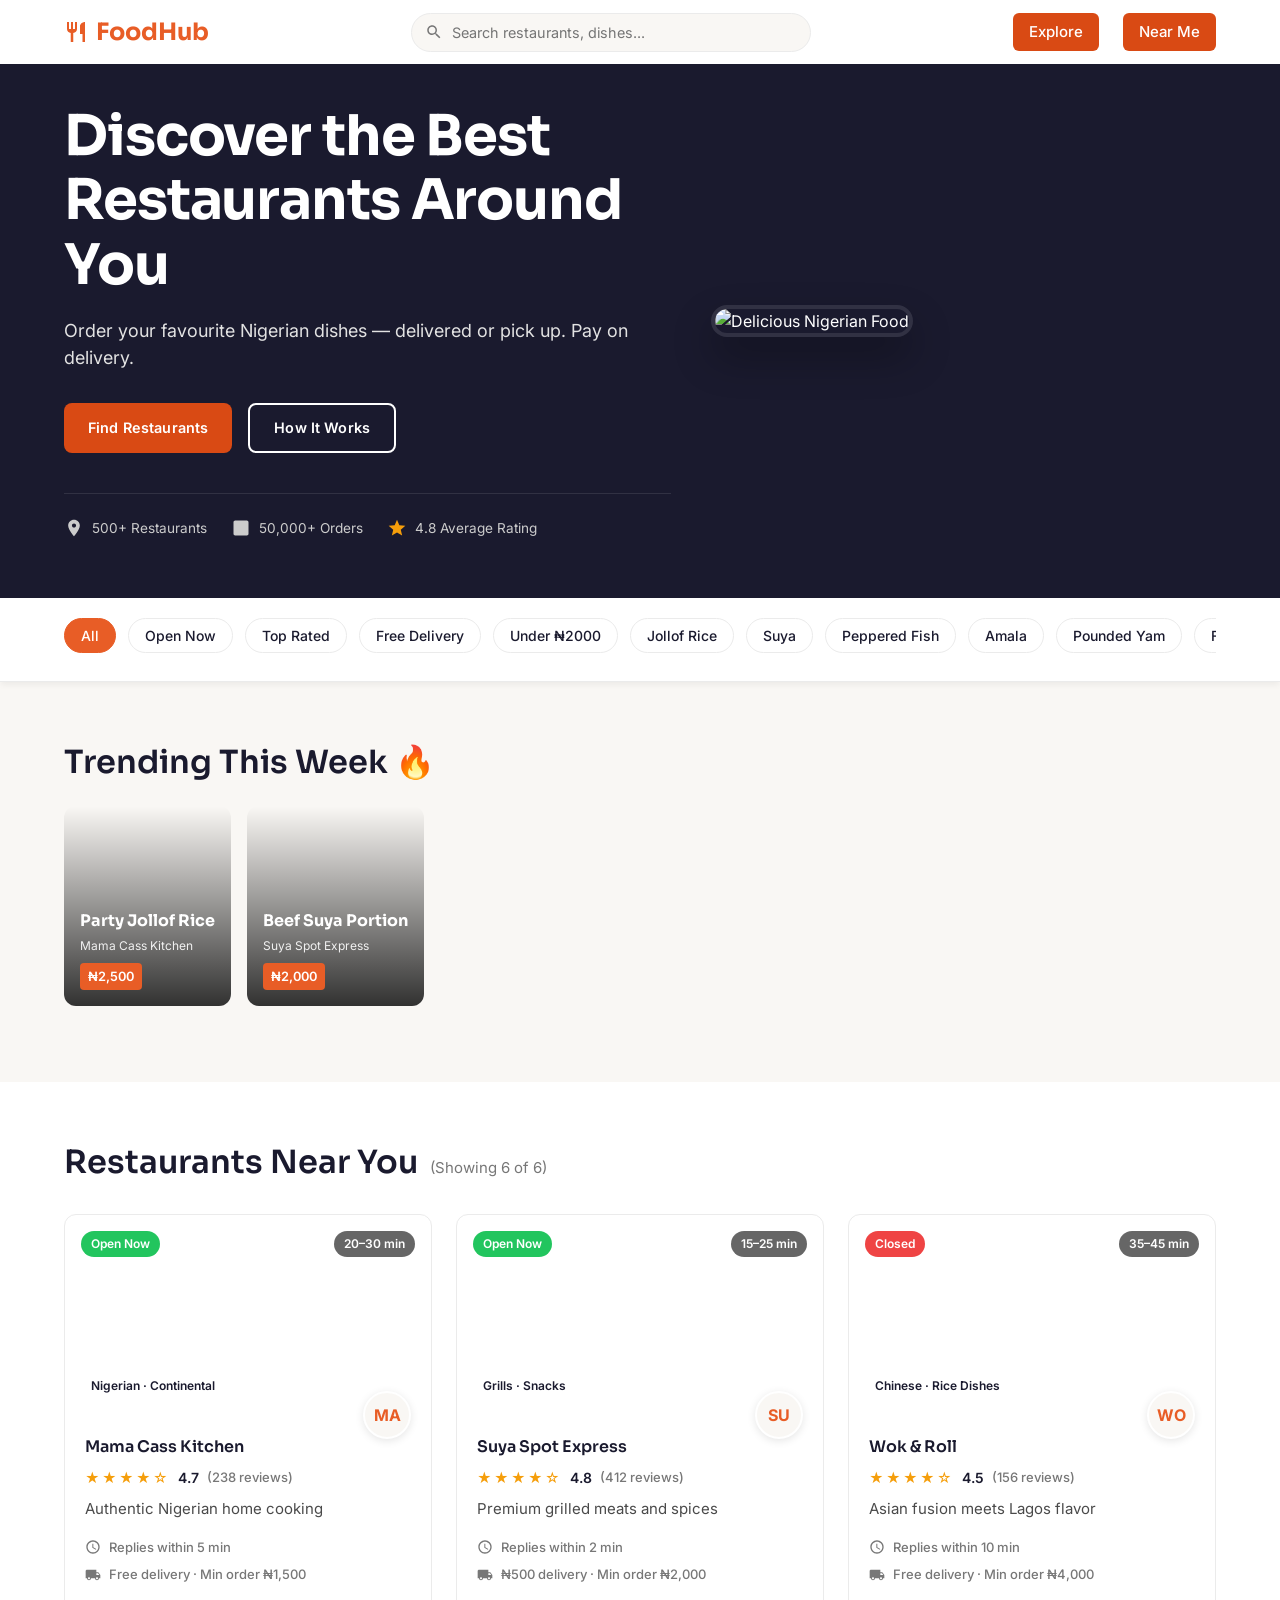
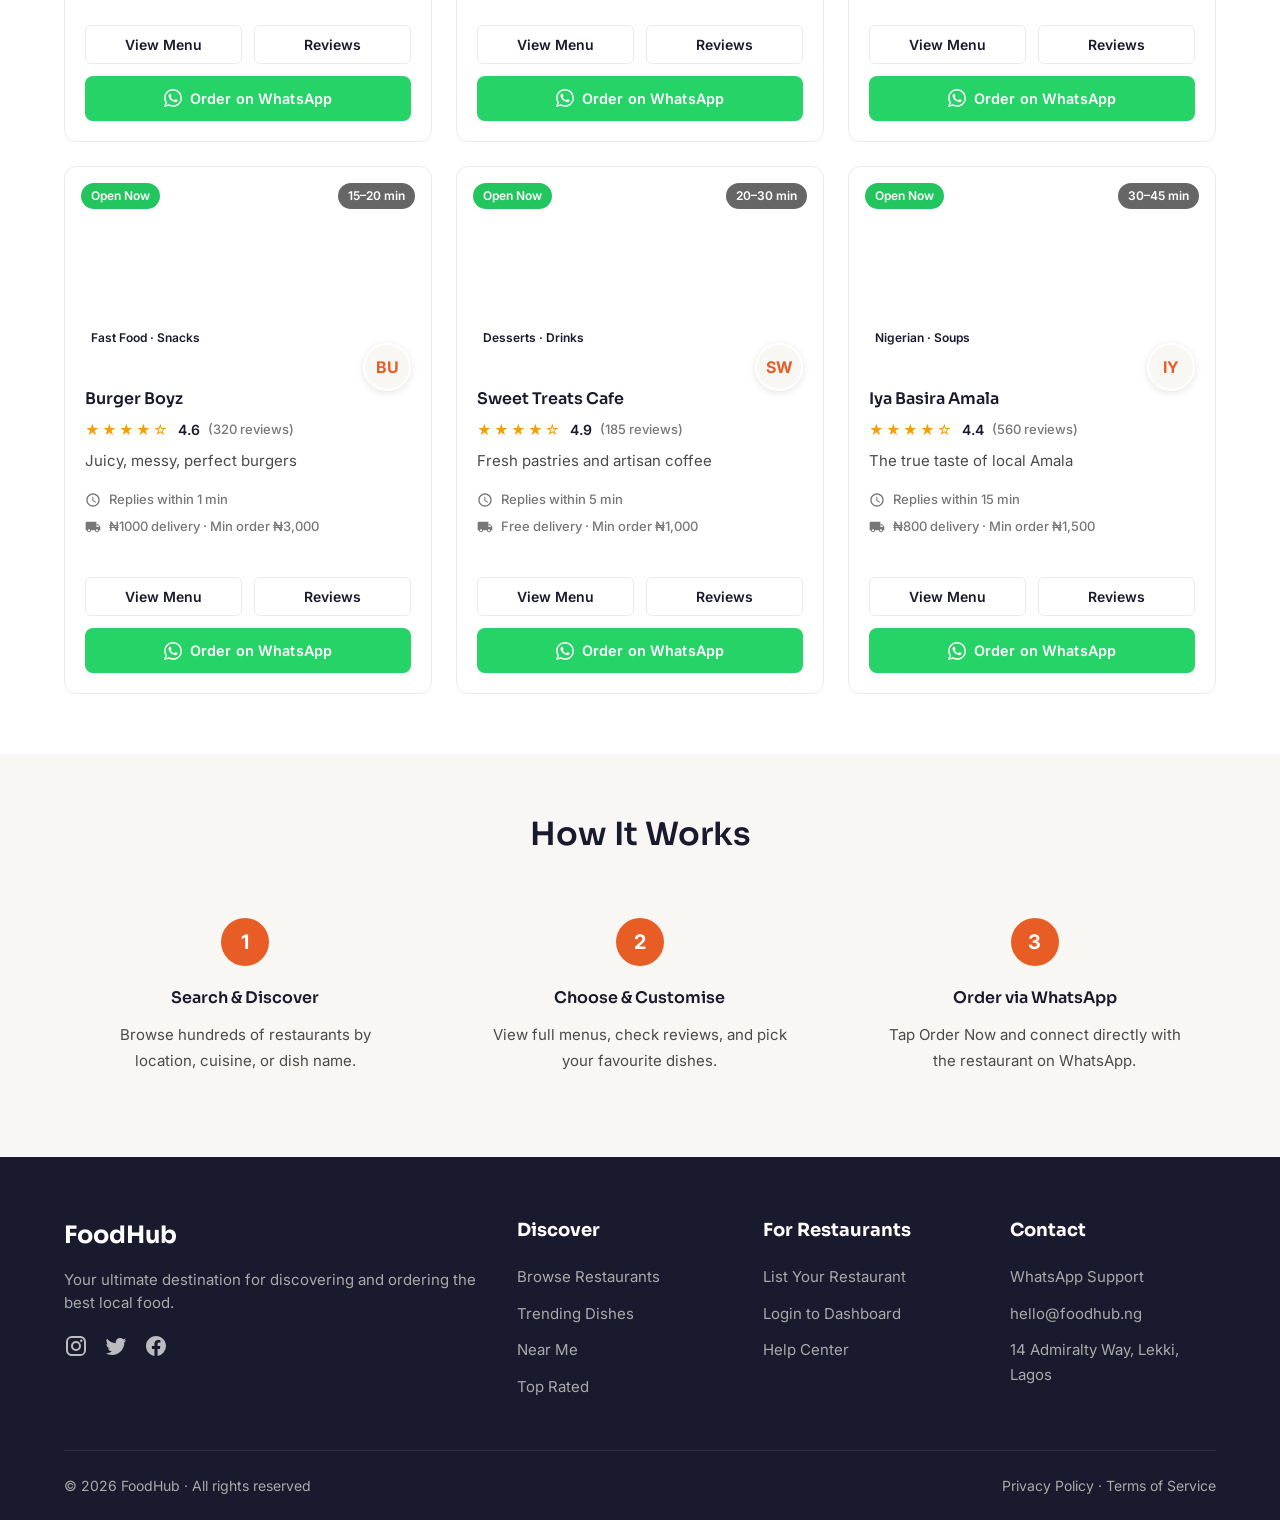
==== commit d30ba552: "Update the images" ====
--- a/index.html
+++ b/index.html
@@ -1973,7 +1973,7 @@
           whatsapp: "2348012345678",
           hours: "Mon–Sat: 8am–10pm, Sun: 10am–8pm",
           image:
-            "https://images.unsplash.com/photo-1534353436294-0dbd4bdac845?auto=format&fit=crop&w=800&h=400&q=80",
+            "https://images.unsplash.com/photo-1664992960082-0ea299a9c53e?q=80&w=1170&auto=format&fit=crop&ixlib=rb-4.1.0&ixid=M3wxMjA3fDB8MHxwaG90by1wYWdlfHx8fGVufDB8fHx8fA%3D%3D",
           gradient: "linear-gradient(135deg, #e85d26 0%, #ff9a3c 100%)",
           menu: [
             {
@@ -2393,7 +2393,7 @@
           restaurant: "Mama Cass Kitchen",
           price: "₦2,500",
           image:
-            "https://images.unsplash.com/photo-1534353436294-0dbd4bdac845?auto=format&fit=crop&w=400&h=400&q=80",
+            "https://images.unsplash.com/photo-1664992960082-0ea299a9c53e?q=80&w=1170&auto=format&fit=crop&ixlib=rb-4.1.0&ixid=M3wxMjA3fDB8MHxwaG90by1wYWdlfHx8fGVufDB8fHx8fA%3D%3D",
         },
         {
           name: "Beef Suya Portion",
@@ -2402,7 +2402,7 @@
           image:
             "https://images.unsplash.com/photo-1555939594-58d7cb561ad1?auto=format&fit=crop&w=400&h=400&q=80",
         },
-        {
+        /*{
           name: "Amala + Ewedu",
           restaurant: "Iya Basira Amala",
           price: "₦2,500",
@@ -2429,7 +2429,7 @@
           price: "₦4,500",
           image:
             "https://images.unsplash.com/photo-1512621776951-a57141f2eefd?auto=format&fit=crop&w=400&h=400&q=80",
-        },
+        },*/
       ];
 
       // --- STATE ---
